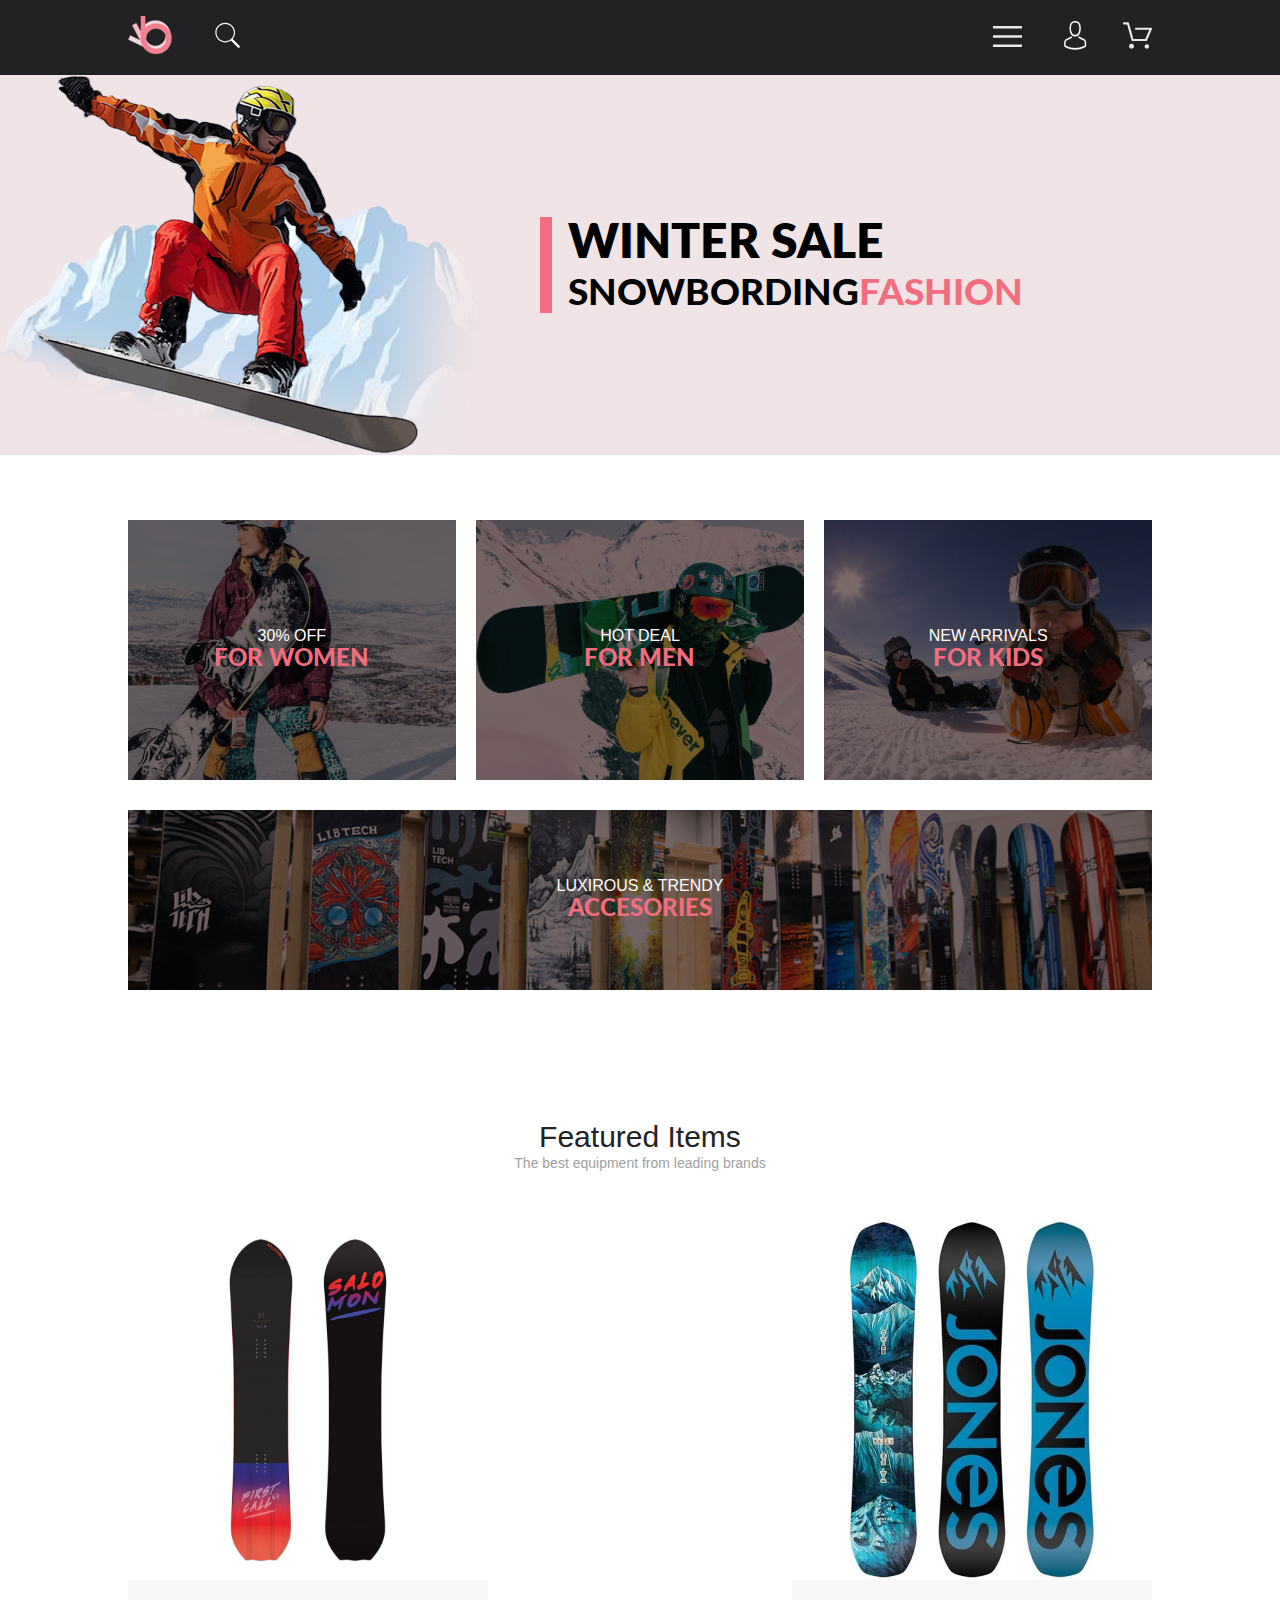
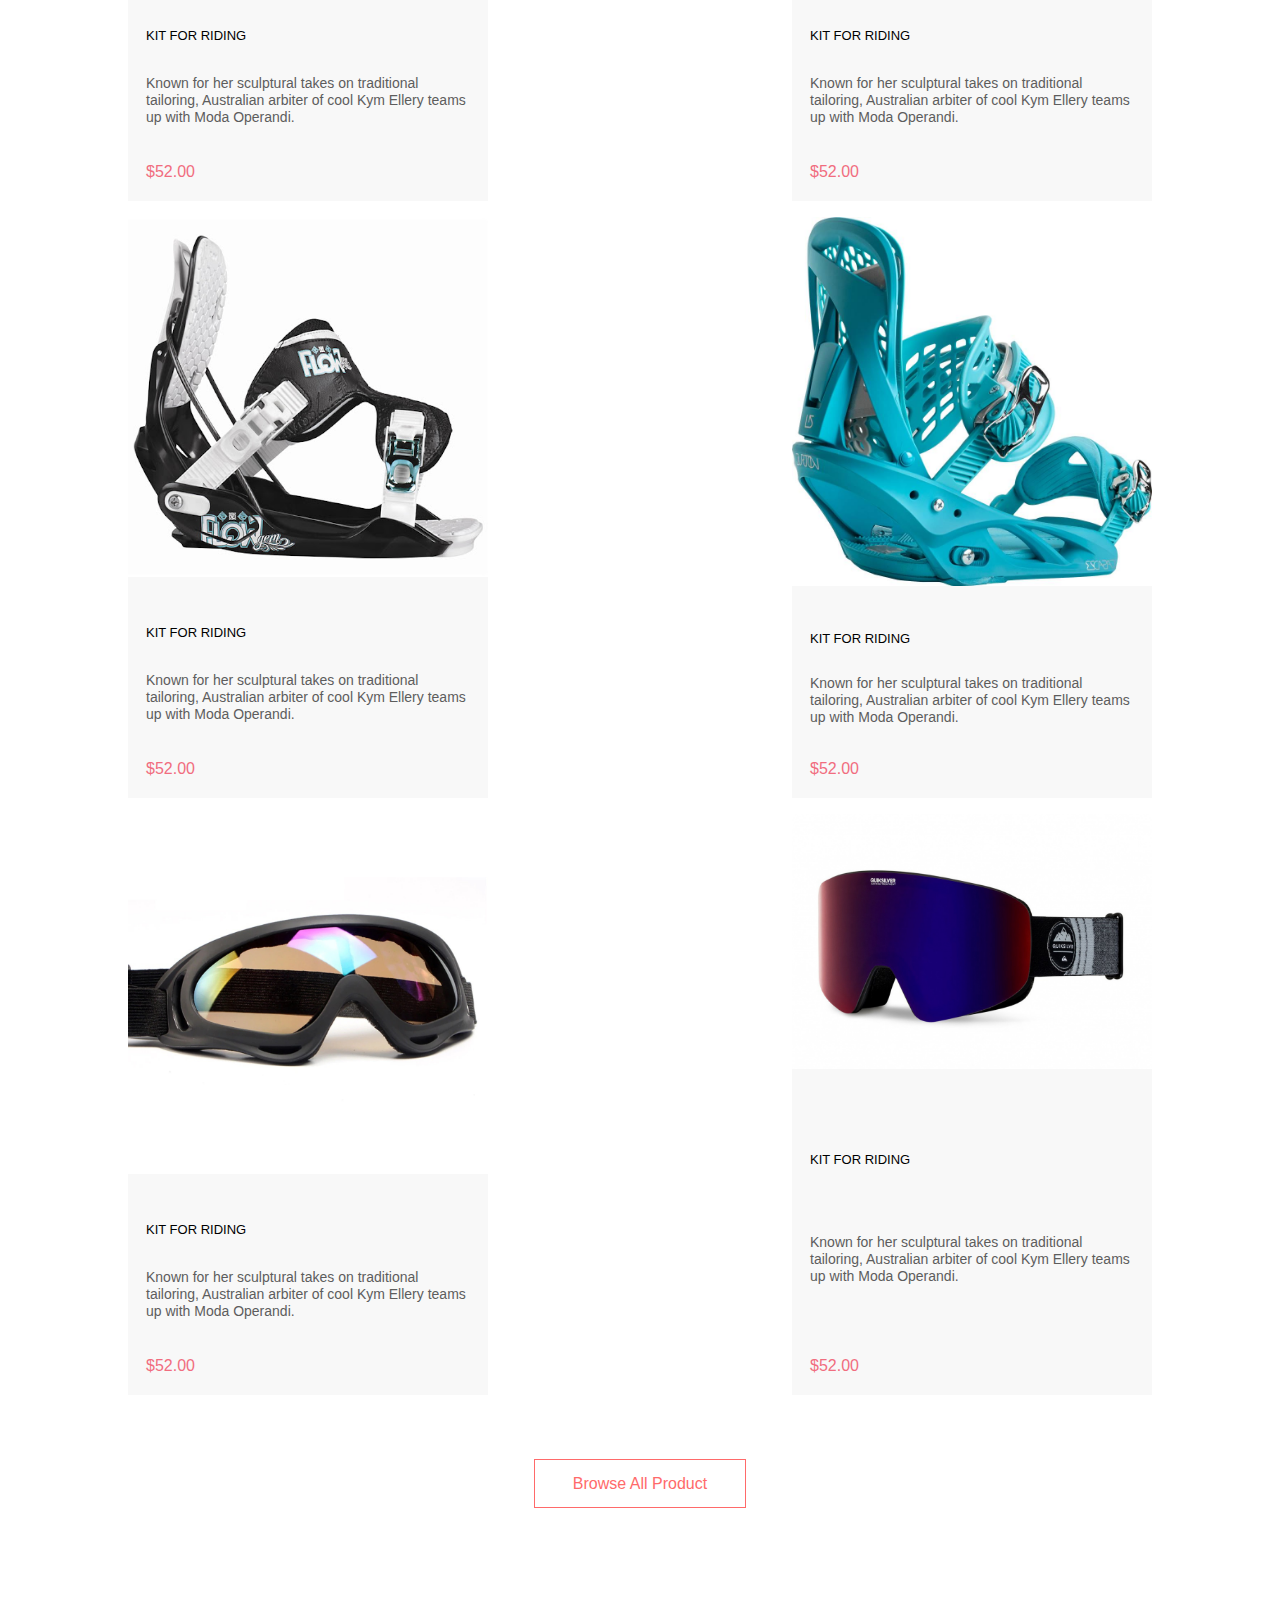
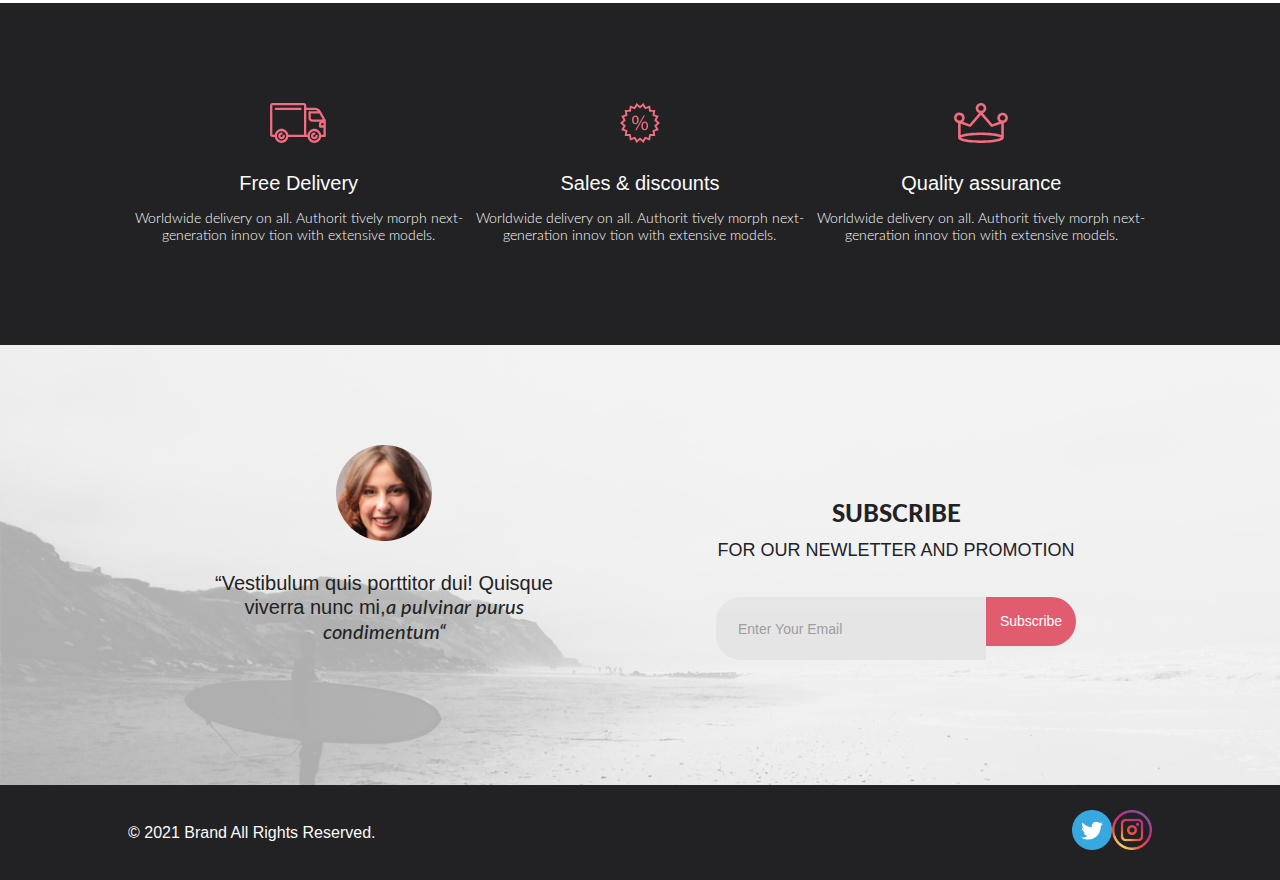
==== index.html @ 793a9090 "Add files via upload" ====
<!DOCTYPE html>
<html lang="en">

<head>
    <meta charset="UTF-8">
    <meta name="viewport" content="width=device-width, initial-scale=1.0">
    <link href="https://cdn.jsdelivr.net/npm/bootstrap@5.0.0-beta2/dist/css/bootstrap.min.css" rel="stylesheet"
        integrity="sha384-BmbxuPwQa2lc/FVzBcNJ7UAyJxM6wuqIj61tLrc4wSX0szH/Ev+nYRRuWlolflfl" crossorigin="anonymous">
    <link rel="icon" href="favicon.ico" type="image/x-icon">
    <link rel="shortcut icon" href="favicon.ico" type="image/x-icon">
    <link rel="stylesheet" href="css/style.css">
    <title>Интернет-магазин - главная страница</title>
</head>

<body>
    <header class="header">
        <div class="container header__wrapper">
            <div class="header__logo_wrapper">
                <a href="index.html"><img class="header__logo" src="img/logo.svg" width="44" height="38" alt="Логотип"></a>
                <div class="header__button header__search_button">
						<object type="image/svg+xml" data="picture.svg">
							<img src="img/icons8-search.svg"  width="29" height="29" viewBox="0 0 29 29" alt="Фолбэк">
						 </object>
                    <input type="search" class="header__search" placeholder="Поиск">
                </div>
            </div>
				
				<div class="header__list_wrapper">
					<ul class="header__list">

						 <li>
							 <button type="button" class="header__button" id="menu_button">
								  <object type="image/svg+xml" data="picture.svg">
									  <img src="img/burger.svg"  width="29" height="29" viewBox="0 0 29 29" alt="Фолбэк">
									</object>   
							  </button>
						 </li>

						 <li>
							 <a href="register.html">
									 <div class="header__button">
									  <object type="image/svg+xml" data="picture.svg">
										  <img src="img/Group.svg"  width="29" height="29" viewBox="0 0 29 29" alt="Фолбэк">
										</object>
								  </div>
							  </a>
						  </li>

						 <li>
							 <a href="cart.html">
								 <div class="header__button">
									 <object type="image/svg+xml" data="picture.svg">
									  <img src="img/basket.svg"  width="29" height="29" viewBox="0 0 29 29" alt="Фолбэк">
									</object>
								 </div>
							  </a>
						  </li>
					</ul>
			  </div>
		 </div>

        <nav class="header__navigation">
            <svg width="13" height="13" viewBox="0 0 13 13" xmlns="http://www.w3.org/2000/svg"
                class="header__navigation_close">
                <path
                    d="M7.4158 6.00409L11.7158 1.71409C11.9041 1.52579 12.0099 1.27039 12.0099 1.00409C12.0099 0.73779 11.9041 0.482395 11.7158 0.294092C11.5275 0.105788 11.2721 0 11.0058 0C10.7395 0 10.4841 0.105788 10.2958 0.294092L6.0058 4.59409L1.7158 0.294092C1.52749 0.105788 1.2721 -1.9841e-09 1.0058 0C0.739497 1.9841e-09 0.484102 0.105788 0.295798 0.294092C0.107495 0.482395 0.0017066 0.73779 0.0017066 1.00409C0.0017066 1.27039 0.107495 1.52579 0.295798 1.71409L4.5958 6.00409L0.295798 10.2941C0.20207 10.3871 0.127676 10.4977 0.0769072 10.6195C0.0261385 10.7414 0 10.8721 0 11.0041C0 11.1361 0.0261385 11.2668 0.0769072 11.3887C0.127676 11.5105 0.20207 11.6211 0.295798 11.7141C0.388761 11.8078 0.499362 11.8822 0.621222 11.933C0.743081 11.9838 0.873786 12.0099 1.0058 12.0099C1.13781 12.0099 1.26852 11.9838 1.39038 11.933C1.51223 11.8822 1.62284 11.8078 1.7158 11.7141L6.0058 7.41409L10.2958 11.7141C10.3888 11.8078 10.4994 11.8822 10.6212 11.933C10.7431 11.9838 10.8738 12.0099 11.0058 12.0099C11.1378 12.0099 11.2685 11.9838 11.3904 11.933C11.5122 11.8822 11.6228 11.8078 11.7158 11.7141C11.8095 11.6211 11.8839 11.5105 11.9347 11.3887C11.9855 11.2668 12.0116 11.1361 12.0116 11.0041C12.0116 10.8721 11.9855 10.7414 11.9347 10.6195C11.8839 10.4977 11.8095 10.3871 11.7158 10.2941L7.4158 6.00409Z"/>
            </svg>
            <h2 class="header__navigation_heading">menu</h2>
            <ul class="header__navigation_list">
                <li>
                    <a class="header__navigation_heading_link" href="#">
                        <h3 class="header__navigation_list_heading">man</h3>
                    </a>
                    <ul>
                        <li><a class="header__navigation_link" href="#">Accessories</a></li>
                        <li><a class="header__navigation_link" href="#">Bags</a></li>
                        <li><a class="header__navigation_link" href="#">Denim</a></li>
                        <li><a class="header__navigation_link" href="#">T-Shirts</a></li>
                    </ul>
                </li>
                <li>
                    <a class="header__navigation_heading_link" href="#">
                        <h3 class="header__navigation_list_heading">woman</h3>
                    </a>
                    <ul>
                        <li><a class="header__navigation_link" href="#">Accessories</a></li>
                        <li><a class="header__navigation_link" href="#">Jackets & Coats</a></li>
                        <li><a class="header__navigation_link" href="#">Polos</a></li>
                        <li><a class="header__navigation_link" href="#">T-Shirts</a></li>
                        <li><a class="header__navigation_link" href="#">Shirts</a></li>
                    </ul>
                </li>
                <li>
                    <a class="header__navigation_heading_link" href="#">
                        <h3 class="header__navigation_list_heading">kids</h3>
                    </a>
                    <ul>
                        <li><a class="header__navigation_link" href="#">Accessories</a></li>
                        <li><a class="header__navigation_link" href="#">Jackets & Coats</a></li>
                        <li><a class="header__navigation_link" href="#">Polos</a></li>
                        <li><a class="header__navigation_link" href="#">T-Shirts</a></li>
                        <li><a class="header__navigation_link" href="#">Shirts</a></li>
                        <li><a class="header__navigation_link" href="#">Bags</a></li>
                    </ul>
                </li>
            </ul>
        </nav>

    </header>

    <main class="main">
        <section class="intro">
            <img src="img/man-in-coat.png" alt="The brand of luxerious fashion" class="intro__img">
            <div class="intro__heading_wrapper">
                <div class="intro__heading_verticalbox">&nbsp;</div>
                <h1 class="intro__heading">Winter Sale<span class="intro__text">snowbording<span
                            class="intro__pink">fashion</span></span></h1>
            </div>
        </section>

        <section class="stock">
            <h2 class="visually-hidden">Stock</h2>
            <ul class="stock__list container">
                <li class="stock__item stock__item_woman">
                    <h3 class="stock__item_heading">30% off</h3>
                    <p class="stock__item_text">for women</p>
                </li>
                <li class="stock__item stock__item_man">
                    <h3 class="stock__item_heading">hot deal</h3>
                    <p class="stock__item_text">for men</p>
                </li>
                <li class="stock__item stock__item_kids">
                    <h3 class="stock__item_heading">new arrivals</h3>
                    <p class="stock__item_text">for kids</p>
                </li>
                <li class="stock__item stock__item_accessoires">
                    <h3 class="stock__item_heading">luxirous & trendy</h3>
                    <p class="stock__item_text">accesories</p>
                </li>
            </ul>
        </section>
		  
        <section class="featured container">
            <h2 class="featured__heading">Featured Items</h2>
            <p class="featured__text">The best equipment from leading brands</p>
            <ul class="featured__list">
                <li class="featured__item">
                    <div class="featured__item_imgwrapper">
                        <img class="featured__item_img" src="img/man_with_backpack.jpg" alt="A man with the backpack">
                        <div class="featured__item_overlay"></div>
                        <button type="button" class="featured__item_button">
                            <img src="img/basket.svg" alt="Добавить в корзину" class="featured__item_btnimg">
                            <span class="featured__item_btntxt">Add to cart</span>
                        </button>
                    </div>
                    <h3 class="featured__item_heading">kit for riding</h3>
                    <p class="featured__item_text">Known for her sculptural takes on traditional tailoring,
                        Australian
                        arbiter of cool Kym Ellery teams up with Moda Operandi.</p>
                    <p class="featured__item_price">$52.00</p>
                </li>
                <li class="featured__item">
                    <div class="featured__item_imgwrapper">
                        <img class="featured__item_img" src="img/girl_in_dark_suite.jpg" alt="A girl in the dark suite">
                        <div class="featured__item_overlay"></div>
                        <button type="button" class="featured__item_button">
                            <img src="img/basket.svg" alt="Добавить в корзину" class="featured__item_btnimg">
                            <span class="featured__item_btntxt">Add to cart</span>
                        </button>
                    </div>
                    <h3 class="featured__item_heading">kit for riding</h3>
                    <p class="featured__item_text">Known for her sculptural takes on traditional tailoring,
                        Australian
                        arbiter of cool Kym Ellery teams up with Moda Operandi.</p>
                    <p class="featured__item_price">$52.00</p>
                </li>
                <li class="featured__item">
                    <div class="featured__item_imgwrapper">
                        <img class="featured__item_img" src="img/man_in_hoody.jpg" alt="Man in hoody">
                        <div class="featured__item_overlay"></div>
                        <button type="button" class="featured__item_button">
                            <img src="img/basket.svg" alt="Добавить в корзину" class="featured__item_btnimg">
                            <span class="featured__item_btntxt">Add to cart</span>
                        </button>
                    </div>
                    <h3 class="featured__item_heading">kit for riding</h3>
                    <p class="featured__item_text">Known for her sculptural takes on traditional tailoring,
                        Australian
                        arbiter of cool Kym Ellery teams up with Moda Operandi.</p>
                    <p class="featured__item_price">$52.00</p>
                </li>
                <li class="featured__item">
                    <div class="featured__item_imgwrapper">
                        <img class="featured__item_img" src="img/man_yellow_pants.jpg" alt="A man in the yellow pants">
                        <div class="featured__item_overlay"></div>
                        <button type="button" class="featured__item_button">
                            <img src="img/basket.svg" alt="Добавить в корзину" class="featured__item_btnimg">
                            <span class="featured__item_btntxt">Add to cart</span>
                        </button>
                    </div>
                    <h3 class="featured__item_heading">kit for riding</h3>
                    <p class="featured__item_text">Known for her sculptural takes on traditional tailoring,
                        Australian
                        arbiter of cool Kym Ellery teams up with Moda Operandi.</p>
                    <p class="featured__item_price">$52.00</p>
                </li>
                <li class="featured__item">
                    <div class="featured__item_imgwrapper">
                        <img class="featured__item_img" src="img/girl_in_blue_suite.jpg" alt="A girl in the blue suite">
                        <div class="featured__item_overlay"></div>
                        <button type="button" class="featured__item_button">
                            <img src="img/basket.svg" alt="Добавить в корзину" class="featured__item_btnimg">
                            <span class="featured__item_btntxt">Add to cart</span>
                        </button>
                    </div>
                    <h3 class="featured__item_heading">kit for riding</h3>
                    <p class="featured__item_text">Known for her sculptural takes on traditional tailoring,
                        Australian
                        arbiter of cool Kym Ellery teams up with Moda Operandi.</p>
                    <p class="featured__item_price">$52.00</p>
                </li>
                <li class="featured__item">
                    <div class="featured__item_imgwrapper">
                        <img class="featured__item_img" src="img/girl_in_stripped_shirt.jpg"
                            alt="A girl in the green stripped shirt">
                        <div class="featured__item_overlay"></div>
                        <button type="button" class="featured__item_button">
                            <img src="img/basket.svg" alt="Добавить в корзину" class="featured__item_btnimg">
                            <span class="featured__item_btntxt">Add to cart</span>
                        </button>
                    </div>
                    <h3 class="featured__item_heading">kit for riding</h3>
                    <p class="featured__item_text">Known for her sculptural takes on traditional tailoring,
                        Australian
                        arbiter of cool Kym Ellery teams up with Moda Operandi.</p>
                    <p class="featured__item_price">$52.00</p>
                </li>
            </ul>
            <a class="featured__link" href="catalog.html">
                <div class="featured__button">Browse All Product</div></a>
        </section>
        <section class="advantages">
            <h2 class="visually-hidden">Advantages</h2>
            <div class="container advantages__wrapper">
                <ul class="advantages__list">
                    <li class="advantages__list-item">
                        <img class="advantages__list-item-img" src="img/truck.svg" height="40" alt="Free Delivery">
                        <h4 class="advantages__list-heading">Free Delivery</h4>
                        <p class="advantages__list-text">Worldwide delivery on all. Authorit tively morph
                            next-generation innov tion with extensive models.
                        </p>
                    </li>
                    <li class="advantages__list-item">
                        <img class="advantages__list-item-img" src="img/percent.svg" height="40" alt="Sales & discounts">
                        <h4 class="advantages__list-heading">Sales & discounts</h4>
                        <p class="advantages__list-text">Worldwide delivery on all. Authorit tively morph
                            next-generation innov tion with extensive models.
                        </p>
                    </li>
                    <li class="advantages__list-item">
                        <img class="advantages__list-item-img" src="img/crown.svg" height="40" alt="Quality assurance">
                        <h4 class="advantages__list-heading">Quality assurance</h4>
                        <p class="advantages__list-text">Worldwide delivery on all. Authorit tively morph
                            next-generation innov tion with extensive models.
                        </p>
                    </li>
                </ul>
            </div>
        </section>
        <div class="main__overlay"></div>
    </main>

    <footer>
        <section class="subscribe">
            <div class="container subscribe__wrapper">
                <h2 class="visually-hidden">Subscribe</h2>
                <ul class="subscribe__list">
                    <li class="subscribe__list_item">
                        <img class="subscribe__list_item_img" src="img/woman_face.png" width="96" alt="Subscribe">
                        <p class="subscribe__list_item_text">“Vestibulum quis porttitor dui! Quisque viverra nunc
                            mi,<span class="subscribe__list_item_italic">a pulvinar purus condimentum“</span></p>
                    </li>
                    <li class="subscribe__list_item">
                        <h3 class="subscribe__list_item_heading">subscribe</h3>
                        <h4 class="subscribe__list_item_subheading">for our newletter and promotion</h4>
                        <div class="subscribe__list_input_wrapper">
                            <input class="subscribe__list_item_input" type="text" placeholder="enter your email">
                            <button type="submit" class="subscribe__list_item_button">subscribe</button>
                        </div>
                    </li>
                </ul>
            </div>
        </section>

        <section class="copyright">
            <h2 class="visually-hidden">Copyright</h2>
            <ul class="copyright__list container">
                <li>
                    <p class="copyright__list_text">&copy; 2021 Brand All Rights Reserved.</p>
                </li>
                
                    <div class="copyright__list_social">
							  <a href="https://twitter.com"><img src="img/tv.png" alt="" width="40px" height="40px"></a>
							  <a href="https://www.instagram.com/"><img src="img/inst.png" alt="" width="40px" height="40px"></a>
						  </div>
                        
        </section>
    </footer>
  
</body>

</html>
---- css/style.css ----
@font-face {
  font-family: 'Lato';
  font-weight: 200;
  font-style: normal;
  src: url("../webfonts/Lato-Thin.eot");
  src: url("../webfonts/Lato-Thin.eot?#iefix") format("embedded-opentype"), url("../webfonts/Lato-Thin.woff") format("woff"), url("../webfonts/Lato-Thin.woff2") format("woff2"), url("../webfonts/Lato-Thin.svg#Lato-Thin") format("svg");
}

@font-face {
  font-family: 'Lato';
  font-weight: 200;
  font-style: italic;
  src: url("../webfonts/Lato-ThinItalic.eot");
  src: url("../webfonts/Lato-ThinItalic.eot?#iefix") format("embedded-opentype"), url("../webfonts/Lato-ThinItalic.svg#Lato-ThinItalic") format("svg"), url("../webfonts/Lato-ThinItalic.woff") format("woff"), url("../webfonts/Lato-ThinItalic.woff2") format("woff2");
}

@font-face {
  font-family: 'Lato';
  font-weight: 300;
  font-style: normal;
  src: url("../webfonts/Lato-Light.eot");
  src: url("../webfonts/Lato-Light.eot?#iefix") format("embedded-opentype"), url("../webfonts/Lato-Light.svg#Lato-Light") format("svg"), url("../webfonts/Lato-Light.woff") format("woff"), url("../webfonts/Lato-Light.woff2") format("woff2");
}

@font-face {
  font-family: 'Lato';
  font-weight: 300;
  font-style: italic;
  src: url("../webfonts/Lato-LightItalic.eot");
  src: url("../webfonts/Lato-LightItalic.eot?#iefix") format("embedded-opentype"), url("../webfonts/Lato-LightItalic.svg#Lato-LightItalic") format("svg"), url("../webfonts/Lato-LightItalic.woff") format("woff"), url("../webfonts/Lato-LightItalic.woff2") format("woff2");
}

@font-face {
  font-family: 'Lato';
  font-weight: 400;
  font-style: normal;
  src: url("../webfonts/Lato-Regular.eot");
  src: url("../webfonts/Lato-Regular.eot?#iefix") format("embedded-opentype"), url("../webfonts/Lato-Regular.svg#Lato-Regular") format("svg"), url("../webfonts/Lato-Regular.woff") format("woff"), url("../webfonts/Lato-Regular.woff2") format("woff2");
}

@font-face {
  font-family: 'Lato';
  font-weight: 500;
  font-style: normal;
  src: url("../webfonts/Lato-Medium.eot");
  src: url("../webfonts/Lato-Medium.eot?#iefix") format("embedded-opentype"), url("../webfonts/Lato-Medium.svg#Lato-Medium") format("svg"), url("../webfonts/Lato-Medium.ttf") format("truetype"), url("../webfonts/Lato-Medium.woff") format("woff"), url("../webfonts/Lato-Medium.woff2") format("woff2");
}

@font-face {
  font-family: 'Lato';
  font-weight: 500;
  font-style: italic;
  src: url("../webfonts/Lato-MediumItalic.eot");
  src: url("../webfonts/Lato-MediumItalic.eot?#iefix") format("embedded-opentype"), url("../webfonts/Lato-MediumItalic.svg#Lato-MediumItalic") format("svg"), url("../webfonts/Lato-MediumItalic.woff") format("woff"), url("../webfonts/Lato-MediumItalic.woff2") format("woff2");
}

@font-face {
  font-family: 'Lato';
  font-weight: 600;
  font-style: normal;
  src: url("../webfonts/Lato-Semibold.eot");
  src: url("../webfonts/Lato-Semibold.eot?#iefix") format("embedded-opentype"), url("../webfonts/Lato-Semibold.svg#Lato-Semibold") format("svg"), url("../webfonts/Lato-Semibold.woff") format("woff"), url("../webfonts/Lato-Semibold.woff2") format("woff2");
}

@font-face {
  font-family: 'Lato';
  font-weight: 700;
  font-style: normal;
  src: url("../webfonts/Lato-Heavy.eot");
  src: url("../webfonts/Lato-Heavy.eot?#iefix") format("embedded-opentype"), url("../webfonts/Lato-Heavy.svg#Lato-Heavy") format("svg"), url("../webfonts/Lato-Heavy.woff") format("woff"), url("../webfonts/Lato-Heavy.woff2") format("woff2");
}

@font-face {
  font-family: 'Lato';
  font-weight: 900;
  font-style: normal;
  src: url("../webfonts/Lato-Black.eot");
  src: url("../webfonts/Lato-Black.eot?#iefix") format("embedded-opentype"), url("../webfonts/Lato-Black.svg#Lato-Black") format("svg"), url("../webfonts/Lato-Black.woff") format("woff"), url("../webfonts/Lato-Black.woff2") format("woff2");
}

/* http://meyerweb.com/eric/tools/css/reset/ 
   v2.0 | 20110126
   License: none (public domain)
*/
html, body, div, span, applet, object, iframe,
h1, h2, h3, h4, h5, h6, p, blockquote, pre,
a, abbr, acronym, address, big, cite, code,
del, dfn, em, img, ins, kbd, q, s, samp,
small, strike, strong, sub, sup, tt, var,
b, u, i, center,
dl, dt, dd, ol, ul, li,
fieldset, form, label, legend,
table, caption, tbody, tfoot, thead, tr, th, td,
article, aside, canvas, details, embed,
figure, figcaption, footer, header, hgroup,
menu, nav, output, ruby, section, summary,
time, mark, audio, video {
  margin: 0;
  padding: 0;
  border: 0;
  font-size: 100%;
  font: inherit;
  vertical-align: baseline;
}

/* HTML5 display-role reset for older browsers */
article, aside, details, figcaption, figure,
footer, header, hgroup, menu, nav, section {
  display: block;
}

body {
  line-height: 1;
}

ol, ul {
  list-style: none;
}

blockquote, q {
  quotes: none;
}

blockquote:before, blockquote:after,
q:before, q:after {
  content: '';
  content: none;
}

table {
  border-collapse: collapse;
  border-spacing: 0;
}

body {
  font-family: 'Lato', Arial, Helvetica, sans-serif;
  font-style: normal;
  font-weight: 300;
  font-size: 14px;
  line-height: 17px;
}

.visually-hidden {
  position: absolute;
  width: 1px;
  height: 1px;
  margin: -1px;
  border: 0;
  padding: 0;
  -webkit-clip-path: inset(100%);
          clip-path: inset(100%);
  clip: rect(0 0 0 0);
  overflow: hidden;
}

.container {
  width: 71.3%;
  margin: 0 auto;
}

@media (max-width: 1440px) {
  .container {
    width: 80%;
    padding-right: 0;
    padding-left: 0;
  }
}

@media (max-width: 768px) {
  .container {
    width: 96%;
    padding-right: 0;
    padding-left: 0;
  }
}

.main {
  position: relative;
}

.main__overlay {
  width: 100%;
  height: 100%;
  background: rgba(58, 56, 56, 0.86);
  position: absolute;
  top: 0;
  display: none;
}

@media (max-width: 635px) {
  .mobile_hide {
    display: none;
  }
}

/*!
 * Font Awesome Free 5.15.2 by @fontawesome - https://fontawesome.com
 * License - https://fontawesome.com/license/free (Icons: CC BY 4.0, Fonts: SIL OFL 1.1, Code: MIT License)
 */
.fa,
.fas,
.far,
.fal,
.fad,
.fab {
  -moz-osx-font-smoothing: grayscale;
  -webkit-font-smoothing: antialiased;
  display: inline-block;
  font-style: normal;
  font-variant: normal;
  text-rendering: auto;
  line-height: 1;
}

.fa-lg {
  font-size: 1.33333em;
  line-height: 0.75em;
  vertical-align: -.0667em;
}

.fa-xs {
  font-size: .75em;
}

.fa-sm {
  font-size: .875em;
}

.fa-1x {
  font-size: 1em;
}

.fa-2x {
  font-size: 2em;
}

.fa-3x {
  font-size: 3em;
}

.fa-4x {
  font-size: 4em;
}

.fa-5x {
  font-size: 5em;
}

.fa-6x {
  font-size: 6em;
}

.fa-7x {
  font-size: 7em;
}

.fa-8x {
  font-size: 8em;
}

.fa-9x {
  font-size: 9em;
}

.fa-10x {
  font-size: 10em;
}

.fa-fw {
  text-align: center;
  width: 1.25em;
}

.fa-ul {
  list-style-type: none;
  margin-left: 2.5em;
  padding-left: 0;
}

.fa-ul > li {
  position: relative;
}

.fa-li {
  left: -2em;
  position: absolute;
  text-align: center;
  width: 2em;
  line-height: inherit;
}

.fa-border {
  border: solid 0.08em #eee;
  border-radius: .1em;
  padding: .2em .25em .15em;
}

.fa-pull-left {
  float: left;
}

.fa-pull-right {
  float: right;
}

.fa.fa-pull-left,
.fas.fa-pull-left,
.far.fa-pull-left,
.fal.fa-pull-left,
.fab.fa-pull-left {
  margin-right: .3em;
}

.fa.fa-pull-right,
.fas.fa-pull-right,
.far.fa-pull-right,
.fal.fa-pull-right,
.fab.fa-pull-right {
  margin-left: .3em;
}

.fa-spin {
  -webkit-animation: fa-spin 2s infinite linear;
          animation: fa-spin 2s infinite linear;
}

.fa-pulse {
  -webkit-animation: fa-spin 1s infinite steps(8);
          animation: fa-spin 1s infinite steps(8);
}

@-webkit-keyframes fa-spin {
  0% {
    -webkit-transform: rotate(0deg);
            transform: rotate(0deg);
  }
  100% {
    -webkit-transform: rotate(360deg);
            transform: rotate(360deg);
  }
}

@keyframes fa-spin {
  0% {
    -webkit-transform: rotate(0deg);
            transform: rotate(0deg);
  }
  100% {
    -webkit-transform: rotate(360deg);
            transform: rotate(360deg);
  }
}

.fa-rotate-90 {
  -ms-filter: "progid:DXImageTransform.Microsoft.BasicImage(rotation=1)";
  -webkit-transform: rotate(90deg);
          transform: rotate(90deg);
}

.fa-rotate-180 {
  -ms-filter: "progid:DXImageTransform.Microsoft.BasicImage(rotation=2)";
  -webkit-transform: rotate(180deg);
          transform: rotate(180deg);
}

.fa-rotate-270 {
  -ms-filter: "progid:DXImageTransform.Microsoft.BasicImage(rotation=3)";
  -webkit-transform: rotate(270deg);
          transform: rotate(270deg);
}

.fa-flip-horizontal {
  -ms-filter: "progid:DXImageTransform.Microsoft.BasicImage(rotation=0, mirror=1)";
  -webkit-transform: scale(-1, 1);
          transform: scale(-1, 1);
}

.fa-flip-vertical {
  -ms-filter: "progid:DXImageTransform.Microsoft.BasicImage(rotation=2, mirror=1)";
  -webkit-transform: scale(1, -1);
          transform: scale(1, -1);
}

.fa-flip-both, .fa-flip-horizontal.fa-flip-vertical {
  -ms-filter: "progid:DXImageTransform.Microsoft.BasicImage(rotation=2, mirror=1)";
  -webkit-transform: scale(-1, -1);
          transform: scale(-1, -1);
}

:root .fa-rotate-90,
:root .fa-rotate-180,
:root .fa-rotate-270,
:root .fa-flip-horizontal,
:root .fa-flip-vertical,
:root .fa-flip-both {
  -webkit-filter: none;
          filter: none;
}

.fa-stack {
  display: inline-block;
  height: 2em;
  line-height: 2em;
  position: relative;
  vertical-align: middle;
  width: 2.5em;
}

.fa-stack-1x,
.fa-stack-2x {
  left: 0;
  position: absolute;
  text-align: center;
  width: 100%;
}

.fa-stack-1x {
  line-height: inherit;
}

.fa-stack-2x {
  font-size: 2em;
}

.fa-inverse {
  color: #fff;
}

/* Font Awesome uses the Unicode Private Use Area (PUA) to ensure screen
readers do not read off random characters that represent icons */

.sr-only {
  border: 0;
  clip: rect(0, 0, 0, 0);
  height: 1px;
  margin: -1px;
  overflow: hidden;
  padding: 0;
  position: absolute;
  width: 1px;
}

.sr-only-focusable:active, .sr-only-focusable:focus {
  clip: auto;
  height: auto;
  margin: 0;
  overflow: visible;
  position: static;
  width: auto;
}

/*!
 * Font Awesome Free 5.15.2 by @fontawesome - https://fontawesome.com
 * License - https://fontawesome.com/license/free (Icons: CC BY 4.0, Fonts: SIL OFL 1.1, Code: MIT License)
 */
@font-face {
  font-family: 'Font Awesome 5 Brands';
  font-style: normal;
  font-weight: 400;
  font-display: block;
  src: url("../webfonts/fa-brands-400.eot");
  src: url("../webfonts/fa-brands-400.eot?#iefix") format("embedded-opentype"), url("../webfonts/fa-brands-400.woff2") format("woff2"), url("../webfonts/fa-brands-400.woff") format("woff"), url("../webfonts/fa-brands-400.ttf") format("truetype"), url("../webfonts/fa-brands-400.svg#fontawesome") format("svg");
}

.fab {
  font-family: 'Font Awesome 5 Brands';
  font-weight: 400;
}

/*!
 * Font Awesome Free 5.15.2 by @fontawesome - https://fontawesome.com
 * License - https://fontawesome.com/license/free (Icons: CC BY 4.0, Fonts: SIL OFL 1.1, Code: MIT License)
 */
@font-face {
  font-family: 'Font Awesome 5 Free';
  font-style: normal;
  font-weight: 900;
  font-display: block;
  src: url("../webfonts/fa-solid-900.eot");
  src: url("../webfonts/fa-solid-900.eot?#iefix") format("embedded-opentype"), url("../webfonts/fa-solid-900.woff2") format("woff2"), url("../webfonts/fa-solid-900.woff") format("woff"), url("../webfonts/fa-solid-900.ttf") format("truetype"), url("../webfonts/fa-solid-900.svg#fontawesome") format("svg");
}

.fa,
.fas {
  font-family: 'Font Awesome 5 Free';
  font-weight: 900;
}

.header {
  background-color: #222224;
  position: relative;
}

.header__wrapper {
  min-height: 75px;
  display: -webkit-box;
  display: -ms-flexbox;
  display: flex;
  -webkit-box-align: center;
      -ms-flex-align: center;
          align-items: center;
  -webkit-box-pack: justify;
      -ms-flex-pack: justify;
          justify-content: space-between;
}

.header__logo_wrapper {
  display: -webkit-box;
  display: -ms-flexbox;
  display: flex;
  -webkit-box-align: center;
      -ms-flex-align: center;
          align-items: center;
}

.header__logo {
  margin: 0 41px 0 0;
}

.header__search {
  display: none;
  width: 340px;
  min-height: 44px;
  border: 1px solid #A4A4A4;
  margin: 0 0 0 20px;
  padding: 0 0 0 17px;
  text-transform: capitalize;
}

.header__search ::-webkit-input-placeholder {
  color: #B1B1B1;
  font-size: 13px;
  line-height: 16px;
  font-weight: 300;
  font-style: normal;
}

.header__search ::-moz-placeholder {
  /* Firefox 19+ */
  color: #B1B1B1;
  font-size: 13px;
  line-height: 16px;
  font-weight: 300;
  font-style: normal;
}

.header__search :-ms-input-placeholder {
  color: #B1B1B1;
  font-size: 13px;
  line-height: 16px;
  font-weight: 300;
  font-style: normal;
}

.header__search :-moz-placeholder {
  /* Firefox 18- */
  color: #B1B1B1;
  font-size: 13px;
  line-height: 16px;
  font-weight: 300;
  font-style: normal;
}

.header__search:focus {
  display: block;
}

@media (max-width: 635px) {
  .header__search {
    width: 150px;
  }
}

.header__list {
  display: -webkit-box;
  display: -ms-flexbox;
  display: flex;
}

@media (max-width: 635px) {
  .header__list {
    -webkit-box-orient: horizontal;
    -webkit-box-direction: reverse;
        -ms-flex-direction: row-reverse;
            flex-direction: row-reverse;
  }
}

.header__icon {
  fill: #E8E8E8;
}

.header__burger {
  padding: 3px 0 0 0;
}

.header__button {
  display: -webkit-box;
  display: -ms-flexbox;
  display: flex;
  -webkit-box-align: center;
      -ms-flex-align: center;
          align-items: center;
  -webkit-box-pack: justify;
      -ms-flex-pack: justify;
          justify-content: space-between;
  background-color: transparent;
  border: none;
  margin: 0 0 0 33px;
}

.header__button:hover .header__icon {
  fill: #F16D7F;
  cursor: pointer;
}

.header__search_button {
  margin: 0;
}

.header__search_button:hover .header__search {
  display: block;
}

.header__navigation {
  display: none;
  position: absolute;
  right: 0px;
  top: 75px;
  min-width: 232px;
  min-height: 747px;
  background: #FFFFFF;
  border: none;
  padding: 17px 17px 0 34px;
}

.header__navigation_close {
  margin: 0 0 0 210px;
  background: transparent;
  fill: #6F6E6E;
}

.header__navigation_close:hover {
  fill: #F16D7F;
  cursor: pointer;
}

.header__navigation_heading {
  font-size: 14px;
  line-height: 17px;
  font-weight: 700;
  font-style: normal;
  color: #000000;
  text-transform: uppercase;
}

.header__navigation_list_heading {
  font-size: 14px;
  line-height: 17px;
  font-weight: 400;
  font-style: normal;
  color: #F16D7F;
  text-transform: uppercase;
  margin: 24px 0 12px 0;
}

.header__navigation_heading_link {
  text-decoration: none;
}

.header__navigation_link {
  text-decoration: none;
  font-size: 14px;
  line-height: 17px;
  font-weight: 400;
  font-style: normal;
  color: #6F6E6E;
  margin: 0 0 11px 22px;
  display: block;
}

.header__navigation_link:hover {
  color: #F16D7F;
}

.header__navigation_heading_link:hover .header__navigation_list_heading {
  color: #6F6E6E;
}

@media (max-width: 375px) {
  .header__mobile_hide {
    display: none;
  }
}

.intro {
  display: -webkit-box;
  display: -ms-flexbox;
  display: flex;
  -webkit-box-align: center;
      -ms-flex-align: center;
          align-items: center;
  -webkit-box-pack: center;
      -ms-flex-pack: center;
          justify-content: center;
  background-color: #F1E4E6;
}

.intro__heading_wrapper {
  width: 800px;
  display: -webkit-box;
  display: -ms-flexbox;
  display: flex;
  -webkit-box-pack: start;
      -ms-flex-pack: start;
          justify-content: start;
  -webkit-box-align: center;
      -ms-flex-align: center;
          align-items: center;
  padding: 0 0 0 40px;
}

@media (max-width: 1600px) {
  .intro__heading_wrapper {
    width: 100%;
  }
}

@media (max-width: 1024px) {
  .intro__heading_wrapper {
    padding: 0;
  }
}

@media (max-width: 635px) {
  .intro__heading_wrapper {
    width: 100%;
    min-height: 363px;
    -webkit-box-pack: center;
        -ms-flex-pack: center;
            justify-content: center;
  }
}

.intro__img {
  width: 800px;
  height: auto;
}

@media (max-width: 1600px) {
  .intro__img {
    width: 50%;
  }
}

@media (max-width: 768px) {
  .intro__img {
    width: 50%;
  }
}

@media (max-width: 635px) {
  .intro__img {
    display: none;
  }
}

.intro__heading_verticalbox {
  background: #F16D7F;
  min-width: 12px;
  height: 96px;
  margin: 0 16px 0 0;
}

@media (max-width: 635px) {
  .intro__heading_verticalbox {
    height: 61px;
  }
}

.intro__heading {
  font-size: 48px;
  line-height: 58px;
  font-weight: 900;
  font-style: normal;
  text-transform: uppercase;
}

@media (max-width: 1600px) {
  .intro__heading {
    font-size: 48px;
    line-height: 58px;
    font-weight: 900;
    font-style: normal;
  }
}

@media (max-width: 1024px) {
  .intro__heading {
    font-size: 44px;
    line-height: 52.8px;
    font-weight: 900;
    font-style: normal;
  }
}

@media (max-width: 635px) {
  .intro__heading {
    font-size: 38px;
    line-height: 45.6px;
    font-weight: 900;
    font-style: normal;
  }
}

@media (max-width: 375px) {
  .intro__heading {
    font-size: 38px;
    line-height: 45.6px;
    font-weight: 900;
    font-style: normal;
  }
}

.intro__text {
  font-size: 37px;
  line-height: 44px;
  font-weight: 700;
  font-style: normal;
  display: block;
}

@media (max-width: 1024px) {
  .intro__text {
    font-size: 24px;
    line-height: 28.8px;
    font-weight: 700;
    font-style: normal;
  }
}

@media (max-width: 635px) {
  .intro__text {
    font-size: 20px;
    line-height: 24px;
    font-weight: 700;
    font-style: normal;
  }
}

@media (max-width: 375px) {
  .intro__text {
    font-size: 20px;
    line-height: 24px;
    font-weight: 700;
    font-style: normal;
  }
}

.intro__pink {
  color: #F16D7F;
}

.stock__list {
  display: -webkit-box;
  display: -ms-flexbox;
  display: flex;
  -webkit-box-align: center;
      -ms-flex-align: center;
          align-items: center;
  -webkit-box-pack: justify;
      -ms-flex-pack: justify;
          justify-content: space-between;
  -ms-flex-wrap: wrap;
      flex-wrap: wrap;
  padding: 65px 0 0 0;
  max-width: 1140px;
}

@media (max-width: 768px) {
  .stock__list {
    padding: 20px 0 0 0;
  }
}

@media (max-width: 635px) {
  .stock__list {
    -webkit-box-pack: center;
        -ms-flex-pack: center;
            justify-content: center;
  }
}

.stock__item {
  width: 32%;
  min-height: 260px;
  background-blend-mode: overlay;
  display: -webkit-box;
  display: -ms-flexbox;
  display: flex;
  -webkit-box-align: center;
      -ms-flex-align: center;
          align-items: center;
  -webkit-box-pack: center;
      -ms-flex-pack: center;
          justify-content: center;
  -webkit-box-orient: vertical;
  -webkit-box-direction: normal;
      -ms-flex-direction: column;
          flex-direction: column;
}

@media (max-width: 768px) {
  .stock__item {
    min-height: 168px;
  }
}

@media (max-width: 635px) {
  .stock__item {
    width: 100%;
    margin: 32px 0 0 0;
  }
}

.stock__item_heading {
  font-size: 16px;
  line-height: 19px;
  font-weight: 400;
  font-style: normal;
  text-align: center;
  color: #FFFFFF;
  text-transform: uppercase;
}

.stock__item_text {
  font-size: 24px;
  line-height: 29px;
  font-weight: 700;
  font-style: normal;
  text-align: center;
  color: #F16D7F;
  text-transform: uppercase;
}

.stock__item_woman {
  background: url("../img/img_item_woman.jpg"), rgba(33, 22, 22, 0.7);
  background-repeat: no-repeat;
  background-position: center;
  background-size: cover;
}

.stock__item_man {
  background: url("../img/img_item_man.jpg"), rgba(33, 22, 22, 0.7);
  background-repeat: no-repeat;
  background-position: center;
  background-size: cover;
}

.stock__item_kids {
  background: url("../img/img_item_kid.jpg"), rgba(33, 22, 22, 0.7);
  background-repeat: no-repeat;
  background-position: center;
  background-size: cover;
}

.stock__item_accessoires {
  background: url("../img/img_item_accessoires.jpg"), rgba(33, 22, 22, 0.7);
  width: 100%;
  min-height: 180px;
  margin: 30px 0 0 0;
  background-repeat: no-repeat;
  background-position: center;
  background-size: cover;
}

@media (max-width: 635px) {
  .stock__item_accessoires {
    width: 100%;
    margin: 32px 0 0 0;
    min-height: 111px;
  }
}

.featured {
  padding: 129px 0 0 0;
  display: -webkit-box;
  display: -ms-flexbox;
  display: flex;
  -webkit-box-orient: vertical;
  -webkit-box-direction: normal;
      -ms-flex-direction: column;
          flex-direction: column;
  -webkit-box-align: center;
      -ms-flex-align: center;
          align-items: center;
  max-width: 1140px;
}

@media (max-width: 635px) {
  .featured {
    padding: 64px 0 0 0;
  }
}

.featured__heading {
  font-size: 30px;
  line-height: 36px;
  font-weight: 400;
  font-style: normal;
  color: #222224;
}

.featured__text {
  font-size: 14px;
  line-height: 17px;
  font-weight: 400;
  font-style: normal;
  color: #9F9F9F;
  margin: 0 0 48px 0;
}

.featured__list {
  display: -webkit-box;
  display: -ms-flexbox;
  display: flex;
  -webkit-box-orient: horizontal;
  -webkit-box-direction: normal;
      -ms-flex-direction: row;
          flex-direction: row;
  -webkit-box-pack: justify;
      -ms-flex-pack: justify;
          justify-content: space-between;
  -webkit-box-align: center;
      -ms-flex-align: center;
          align-items: center;
  -ms-flex-wrap: wrap;
      flex-wrap: wrap;
  width: 100%;
  max-width: 1140px;
}

@media (max-width: 635px) {
  .featured__list {
    -webkit-box-orient: vertical;
    -webkit-box-direction: normal;
        -ms-flex-direction: column;
            flex-direction: column;
  }
}

.featured__item {
  width: 360px;
  min-height: 581px;
  display: -webkit-box;
  display: -ms-flexbox;
  display: flex;
  -webkit-box-orient: vertical;
  -webkit-box-direction: normal;
      -ms-flex-direction: column;
          flex-direction: column;
  -webkit-box-pack: justify;
      -ms-flex-pack: justify;
          justify-content: space-between;
  background-color: #F8F8F8;
  margin: 0 0 16px 0;
}

.featured__item_heading {
  font-size: 13px;
  line-height: 16px;
  font-weight: 400;
  font-style: normal;
  color: #000000;
  text-transform: uppercase;
  margin: 25px 18px 12px 18px;
}

.featured__item_text {
  font-size: 14px;
  line-height: 17px;
  font-weight: 400;
  font-style: normal;
  color: #5D5D5D;
  margin: 0 18px 0 18px;
}

.featured__item_price {
  font-size: 16px;
  line-height: 19px;
  font-weight: 400;
  font-style: normal;
  color: #F16D7F;
  margin: 18px 18px 20px 18px;
}

.featured__item_imgwrapper {
  position: relative;
  width: 100%;
}

.featured__item_img {
  width: 100%;
  height: auto;
}

.featured__item:hover .featured__item_overlay {
  display: block;
}

.featured__item:hover .featured__item_button {
  display: -webkit-box;
  display: -ms-flexbox;
  display: flex;
}

.featured__item_overlay {
  width: 100%;
  height: 100%;
  background: rgba(58, 56, 56, 0.86);
  position: absolute;
  top: 0;
  display: none;
}

.featured__item_button {
  border: 1px solid #FFFFFF;
  display: none;
  -webkit-box-pack: justify;
      -ms-flex-pack: justify;
          justify-content: space-between;
  -webkit-box-align: center;
      -ms-flex-align: center;
          align-items: center;
  padding: 13px 15px 13px 15px;
  min-width: 138px;
  background: transparent;
  position: absolute;
  top: 50%;
  left: 50%;
  -webkit-transform: translate(-50%, -50%);
          transform: translate(-50%, -50%);
}

.featured__item_btntxt {
  font-size: 14px;
  line-height: 17px;
  font-weight: 400;
  font-style: normal;
  color: #FFFFFF;
}

.featured__button:hover {
  color: #FFFFFF;
  background-color: #F16D7F;
}

.featured__link {
  text-decoration: none;
}

.featured__button {
  font-size: 16px;
  line-height: 19px;
  font-weight: 400;
  font-style: normal;
  padding: 14px 38px;
  border: 1px solid #FF6A6A;
  margin: 48px 0 0 0;
  color: #FF6A6A;
  background: #FFFFFF;
}

@media (max-width: 768px) {
  .featured__button {
    margin: 32px 0 65px 0;
  }
}

@media (max-width: 375px) {
  .featured__button {
    margin: 42px 0 96px 0;
  }
}

.featured__product_page {
  margin-bottom: 112px;
}

@media (max-width: 768px) {
  .featured__product_page {
    display: -webkit-box;
    display: -ms-flexbox;
    display: flex;
    -webkit-box-orient: vertical;
    -webkit-box-direction: normal;
        -ms-flex-direction: column;
            flex-direction: column;
    -webkit-box-align: center;
        -ms-flex-align: center;
            align-items: center;
    width: 100%;
  }
}

@media (max-width: 768px) {
  .featured__product_item {
    display: none;
  }
}

.advantages {
  background-color: #222224;
  margin: 95px 0 0 0;
  min-height: 340px;
}

@media (max-width: 768px) {
  .advantages {
    margin: 0;
  }
}

.advantages__wrapper {
  max-width: 1140px;
}

.advantages__list {
  display: -webkit-box;
  display: -ms-flexbox;
  display: flex;
  -webkit-box-pack: justify;
      -ms-flex-pack: justify;
          justify-content: space-between;
  -webkit-box-orient: horizontal;
  -webkit-box-direction: normal;
      -ms-flex-direction: row;
          flex-direction: row;
  padding: 100px 0 100px 0;
}

@media (max-width: 768px) {
  .advantages__list {
    -webkit-box-orient: vertical;
    -webkit-box-direction: normal;
        -ms-flex-direction: column;
            flex-direction: column;
    -webkit-box-align: center;
        -ms-flex-align: center;
            align-items: center;
    padding: 48px 0 48px 0;
  }
}

.advantages__list-item {
  max-width: 360px;
  display: -webkit-box;
  display: -ms-flexbox;
  display: flex;
  -webkit-box-orient: vertical;
  -webkit-box-direction: normal;
      -ms-flex-direction: column;
          flex-direction: column;
  -webkit-box-align: center;
      -ms-flex-align: center;
          align-items: center;
}

@media (max-width: 768px) {
  .advantages__list-item {
    margin: 0 0 48px 0;
  }
}

@media (max-width: 375px) {
  .advantages__list-item {
    margin: 0 0 46px 0;
  }
}

.advantages__list-heading {
  font-size: 20px;
  line-height: 24px;
  font-weight: 400;
  font-style: normal;
  color: #FBFBFB;
  margin: 28px 0 16px 0;
}

.advantages__list-text {
  font-size: 14px;
  line-height: 17px;
  font-weight: 300;
  font-style: normal;
  color: #FBFBFB;
  text-align: center;
}

.advantages__list-item-img {
  background: transparent;
  min-height: 40px;
}

.subscribe {
  background: url("../img/subscribe_background.png"), rgba(244, 244, 244, 0.7);
  background-position: left bottom;
  background-repeat: no-repeat;
  background-size: 100% 100%;
  background-blend-mode: color;
}

@media (max-width: 1600px) {
  .subscribe {
    background-size: auto 100%;
  }
}

@media (max-width: 768px) {
  .subscribe {
    background-size: auto 100%;
  }
}

@media (max-width: 375px) {
  .subscribe {
    background-size: auto 100%;
  }
}

.subscribe__list {
  display: -webkit-box;
  display: -ms-flexbox;
  display: flex;
  -ms-flex-pack: distribute;
      justify-content: space-around;
  padding: 100px 0 125px 0;
}

@media (max-width: 768px) {
  .subscribe__list {
    -webkit-box-orient: vertical;
    -webkit-box-direction: normal;
        -ms-flex-direction: column;
            flex-direction: column;
    -webkit-box-align: center;
        -ms-flex-align: center;
            align-items: center;
    padding: 54px 0 140px 0;
  }
}

.subscribe__list_item {
  display: -webkit-box;
  display: -ms-flexbox;
  display: flex;
  -webkit-box-orient: vertical;
  -webkit-box-direction: normal;
      -ms-flex-direction: column;
          flex-direction: column;
  -webkit-box-align: center;
      -ms-flex-align: center;
          align-items: center;
  width: 360px;
}

@media (max-width: 375px) {
  .subscribe__list_item {
    width: 343px;
  }
}

.subscribe__list_item_text, .subscribe__list_item_italic {
  font-size: 20px;
  line-height: 24px;
  font-weight: 400;
  font-style: normal;
  text-align: center;
  color: #222224;
}

@media (max-width: 375px) {
  .subscribe__list_item_text, .subscribe__list_item_italic {
    font-size: 18px;
    line-height: 21.6px;
    font-weight: 400;
    font-style: normal;
  }
}

.subscribe__list_item_italic {
  font-style: italic;
}

.subscribe__list_item_img {
  margin: 0 0 30px 0;
}

.subscribe__list_item_heading, .subscribe__list_item_subheading {
  font-size: 24px;
  line-height: 40px;
  font-weight: 700;
  font-style: normal;
  text-transform: uppercase;
  color: #222224;
  margin: 50px 0 0 0;
}

@media (max-width: 375px) {
  .subscribe__list_item_heading, .subscribe__list_item_subheading {
    font-size: 24px;
    line-height: 36.77px;
    font-weight: 700;
    font-style: normal;
  }
}

.subscribe__list_item_subheading {
  font-size: 18px;
  line-height: 30px;
  font-weight: 400;
  font-style: normal;
  margin: 0 0 32px 0;
}

@media (max-width: 375px) {
  .subscribe__list_item_subheading {
    font-size: 14px;
    line-height: 21.45px;
    font-weight: 400;
    font-style: normal;
  }
}

.subscribe__list_input_wrapper {
  display: -webkit-box;
  display: -ms-flexbox;
  display: flex;
  -webkit-box-orient: horizontal;
  -webkit-box-direction: normal;
      -ms-flex-direction: row;
          flex-direction: row;
  width: 100%;
}

.subscribe__list_item_input {
  height: 49px;
  width: 256px;
  border-radius: 25px 0 0 25px;
  background-color: #E1E1E1;
  border: 0;
  font-size: 14px;
  line-height: 17px;
  font-weight: 400;
  font-style: normal;
  color: #222224;
  opacity: 0.67;
  padding: 7px 22px 7px 22px;
  text-transform: capitalize;
}

@media (max-width: 635px) {
  .subscribe__list_item_input {
    width: 72%;
  }
}

.subscribe__list_item_button {
  height: 49px;
  width: 100px;
  font-size: 14px;
  line-height: 17px;
  font-weight: 400;
  font-style: normal;
  color: #FFFFFF;
  background: #E05C6E;
  padding: 7px 7px 7px 7px;
  text-transform: capitalize;
  border: 0;
  border-radius: 0 25px 25px 0;
}

@media (max-width: 635px) {
  .subscribe__list_item_button {
    width: 28%;
  }
}

.subscribe__list_item_button:hover {
  background-color: #FFFFFF;
  color: #F16D7F;
}

.copyright {
  background: #222224;
  padding: 25px 0 25px 0;
}

.copyright__list {
  display: -webkit-box;
  display: -ms-flexbox;
  display: flex;
  -webkit-box-align: center;
      -ms-flex-align: center;
          align-items: center;
  -webkit-box-pack: justify;
      -ms-flex-pack: justify;
          justify-content: space-between;
}

@media (max-width: 375px) {
  .copyright__list {
    -webkit-box-orient: vertical;
    -webkit-box-direction: reverse;
        -ms-flex-direction: column-reverse;
            flex-direction: column-reverse;
  }
}

.copyright__list_social {
  display: -webkit-box;
  display: -ms-flexbox;
  display: flex;
  -webkit-box-orient: horizontal;
  -webkit-box-direction: normal;
      -ms-flex-direction: row;
          flex-direction: row;
  -webkit-box-pack: end;
      -ms-flex-pack: end;
          justify-content: end;
}

@media (max-width: 375px) {
  .copyright__list_social {
    margin: 43px 0 0 0;
  }
}

.copyright__list_text {
  font-size: 16px;
  line-height: 19px;
  font-weight: 400;
  font-style: normal;
  color: #FBFBFB;
}

@media (max-width: 375px) {
  .copyright__list_text {
    margin: 40px 0 0 0;
  }
}

.copyright__list_social_icon {
  font-size: 20px;
  color: #222224;
  -webkit-transition: color 400ms;
  transition: color 400ms;
}

.copyright__list_social_item {
  width: 32px;
  height: 32px;
  background-color: #FFFFFF;
  display: -webkit-box;
  display: -ms-flexbox;
  display: flex;
  -webkit-box-align: center;
      -ms-flex-align: center;
          align-items: center;
  -webkit-box-pack: center;
      -ms-flex-pack: center;
          justify-content: center;
  margin: 0 4px 0 4px;
  -webkit-transition: background-color 400ms;
  transition: background-color 400ms;
}

.copyright__list_social_item:hover {
  background-color: #F16D7F;
}

.copyright__list_social_item:hover .copyright__list_social_icon {
  color: #FFFFFF;
  -webkit-animation: loader 2s infinite linear;
          animation: loader 2s infinite linear;
}

@-webkit-keyframes loader {
  0% {
    -webkit-transform: rotate(0deg);
            transform: rotate(0deg);
  }
  50% {
    -webkit-transform: rotate(180deg);
            transform: rotate(180deg);
  }
  100% {
    -webkit-transform: rotate(360deg);
            transform: rotate(360deg);
  }
}

@keyframes loader {
  0% {
    -webkit-transform: rotate(0deg);
            transform: rotate(0deg);
  }
  50% {
    -webkit-transform: rotate(180deg);
            transform: rotate(180deg);
  }
  100% {
    -webkit-transform: rotate(360deg);
            transform: rotate(360deg);
  }
}

.heading {
  background: #F8F3F4;
  min-height: 148px;
  display: -webkit-box;
  display: -ms-flexbox;
  display: flex;
  -webkit-box-align: center;
      -ms-flex-align: center;
          align-items: center;
  -webkit-box-pack: justify;
      -ms-flex-pack: justify;
          justify-content: space-between;
}

.heading__wrapper {
  display: -webkit-box;
  display: -ms-flexbox;
  display: flex;
  -webkit-box-align: center;
      -ms-flex-align: center;
          align-items: center;
  -webkit-box-pack: justify;
      -ms-flex-pack: justify;
          justify-content: space-between;
}

@media (max-width: 635px) {
  .heading__wrapper {
    -webkit-box-orient: vertical;
    -webkit-box-direction: normal;
        -ms-flex-direction: column;
            flex-direction: column;
    -webkit-box-pack: start;
        -ms-flex-pack: start;
            justify-content: start;
  }
}

.heading__heading {
  font-size: 24px;
  line-height: 29px;
  font-weight: 400;
  font-style: normal;
  text-transform: uppercase;
  color: #F16D7F;
}

@media (max-width: 635px) {
  .heading__heading {
    display: -webkit-box;
    display: -ms-flexbox;
    display: flex;
    -webkit-box-align: center;
        -ms-flex-align: center;
            align-items: center;
    -webkit-box-pack: center;
        -ms-flex-pack: center;
            justify-content: center;
  }
}

.heading__menu {
  margin-top: 32px;
}

.heading__nav-link {
  text-transform: uppercase;
  color: #B1B1B1;
  padding: .5rem .2rem .5rem 0;
}

.heading__active {
  color: #F16D7F;
}

.heading__nav-link:hover {
  color: #F16D7F;
}

.heading__nav-link::before {
  content: " / ";
}

.heading__nav-link-first::before {
  content: "";
}

.registration__content_wrapper {
  padding: 30px 0 96px 0;
  display: -webkit-box;
  display: -ms-flexbox;
  display: flex;
  -webkit-box-align: center;
      -ms-flex-align: center;
          align-items: center;
  -webkit-box-pack: justify;
      -ms-flex-pack: justify;
          justify-content: space-between;
  -webkit-box-align: start;
      -ms-flex-align: start;
          align-items: start;
}

@media (max-width: 635px) {
  .registration__content_wrapper {
    -webkit-box-orient: vertical;
    -webkit-box-direction: normal;
        -ms-flex-direction: column;
            flex-direction: column;
    -webkit-box-align: center;
        -ms-flex-align: center;
            align-items: center;
  }
}

.registration__form {
  display: -webkit-box;
  display: -ms-flexbox;
  display: flex;
  -webkit-box-orient: vertical;
  -webkit-box-direction: normal;
      -ms-flex-direction: column;
          flex-direction: column;
  width: 360px;
}

.registration__fieldset {
  margin: 34px 0 0 0;
}

@media (max-width: 635px) {
  .registration__fieldset {
    display: -webkit-box;
    display: -ms-flexbox;
    display: flex;
    -webkit-box-orient: vertical;
    -webkit-box-direction: normal;
        -ms-flex-direction: column;
            flex-direction: column;
    -webkit-box-align: center;
        -ms-flex-align: center;
            align-items: center;
  }
}

.registration__form_name_legend {
  font-size: 16px;
  line-height: 19px;
  font-weight: 300;
  font-style: normal;
  color: #222224;
  text-transform: capitalize;
}

@media (max-width: 635px) {
  .registration__form_name_legend {
    padding: 0 0 0 10px;
  }
}

.registration__form_input {
  width: 340px;
  min-height: 44px;
  border: 1px solid #A4A4A4;
  margin: 20px 0 0 0;
  padding: 0 0 0 17px;
  text-transform: capitalize;
}

.registration__form_input ::-webkit-input-placeholder {
  color: #B1B1B1;
  font-size: 13px;
  line-height: 16px;
  font-weight: 300;
  font-style: normal;
}

.registration__form_input ::-moz-placeholder {
  /* Firefox 19+ */
  color: #B1B1B1;
  font-size: 13px;
  line-height: 16px;
  font-weight: 300;
  font-style: normal;
}

.registration__form_input :-ms-input-placeholder {
  color: #B1B1B1;
  font-size: 13px;
  line-height: 16px;
  font-weight: 300;
  font-style: normal;
}

.registration__form_input :-moz-placeholder {
  /* Firefox 18- */
  color: #B1B1B1;
  font-size: 13px;
  line-height: 16px;
  font-weight: 300;
  font-style: normal;
}

.registration__fieldset_radio {
  display: -webkit-box;
  display: -ms-flexbox;
  display: flex;
  -webkit-box-pack: start;
      -ms-flex-pack: start;
          justify-content: start;
}

@media (max-width: 635px) {
  .registration__fieldset_radio {
    padding: 0 0 0 10px;
  }
}

.registration__form_radio {
  margin: 33px 20px 0 0;
  display: none;
}

.registration__form_gender {
  font-size: 11px;
  line-height: 13px;
  font-weight: 300;
  font-style: normal;
  color: #000000;
  text-transform: capitalize;
  margin: 34px 20px 0 34px;
  position: relative;
}

.registration__form_gender::before {
  position: absolute;
  content: "";
  width: 17px;
  height: 17px;
  border-radius: 50%;
  border: 1px solid #A4A4A4;
  left: -34px;
  top: -3px;
}

.registration__form_login_legend {
  font-size: 16px;
  line-height: 19px;
  font-weight: 300;
  font-style: normal;
  color: #222224;
  text-transform: capitalize;
}

@media (max-width: 635px) {
  .registration__form_login_legend {
    padding: 0 0 0 10px;
  }
}

.registration__form_text {
  font-size: 13px;
  line-height: 16px;
  font-weight: 300;
  font-style: normal;
  color: #B1B1B1;
  margin: 15px 0 0 0;
  display: block;
  max-width: 360px;
}

@media (max-width: 635px) {
  .registration__form_text {
    padding: 0 0 0 10px;
  }
}

.registration__form_submit {
  width: 167px;
  height: 50px;
  margin: 40px 0 0 0;
  background: #F16D7F;
  color: #FFFFFF;
  text-transform: uppercase;
  border: none;
  position: relative;
  text-align: left;
  padding: 0 0 0 30px;
}

@media (max-width: 635px) {
  .registration__form_submit {
    margin: 40px 0 0 10px;
  }
}

.registration__form_submit:hover {
  color: #F16D7F;
  background: #FFFFFF;
  border: 1px solid #F16D7F;
}

.registration__form_submit::after {
  content: url("../img/arrow.svg");
  position: absolute;
  right: 30px;
}

.registration__text {
  max-width: 35%;
}

@media (max-width: 635px) {
  .registration__text {
    max-width: 90%;
    padding: 0 0 0 10px;
  }
}

@media (max-width: 375px) {
  .registration__text {
    padding: 0;
  }
}

.registration__text_heading {
  font-size: 24px;
  line-height: 29px;
  font-weight: 300;
  font-style: normal;
  color: #000000;
  text-transform: uppercase;
  padding: 34px 0 0 0;
}

@media (max-width: 1024px) {
  .registration__text_heading {
    font-size: 18px;
    line-height: 22px;
    font-weight: 300;
    font-style: normal;
  }
}

@media (max-width: 768px) {
  .registration__text_heading {
    font-size: 16px;
    line-height: 19px;
    font-weight: 300;
    font-style: normal;
  }
}

.registration__text_subheading {
  font-size: 24px;
  line-height: 29px;
  font-weight: 300;
  font-style: normal;
  color: #000000;
  margin: 22px 0 0 0;
  display: block;
  max-width: 650px;
}

@media (max-width: 1024px) {
  .registration__text_subheading {
    font-size: 18px;
    line-height: 22px;
    font-weight: 300;
    font-style: normal;
  }
}

@media (max-width: 768px) {
  .registration__text_subheading {
    font-size: 16px;
    line-height: 19px;
    font-weight: 300;
    font-style: normal;
    max-width: 355px;
  }
}

.registration__list {
  list-style: none;
}

.registration__list_item {
  font-size: 24px;
  line-height: 29px;
  font-weight: 300;
  font-style: normal;
  color: #000000;
  margin: 16px 0 0 43px;
  position: relative;
}

@media (max-width: 1024px) {
  .registration__list_item {
    font-size: 18px;
    line-height: 22px;
    font-weight: 300;
    font-style: normal;
  }
}

@media (max-width: 768px) {
  .registration__list_item {
    font-size: 16px;
    line-height: 19px;
    font-weight: 300;
    font-style: normal;
  }
}

.registration__list_item::before {
  content: url("../img/check.svg");
  position: absolute;
  left: -43px;
}

.cart {
  display: -webkit-box;
  display: -ms-flexbox;
  display: flex;
  -webkit-box-pack: justify;
      -ms-flex-pack: justify;
          justify-content: space-between;
}

@media (max-width: 1024px) {
  .cart {
    -webkit-box-orient: vertical;
    -webkit-box-direction: normal;
        -ms-flex-direction: column;
            flex-direction: column;
  }
}

.cart__wrapper {
  display: -webkit-box;
  display: -ms-flexbox;
  display: flex;
  -webkit-box-orient: vertical;
  -webkit-box-direction: normal;
      -ms-flex-direction: column;
          flex-direction: column;
  -webkit-box-align: center;
      -ms-flex-align: center;
          align-items: center;
  padding: 96px 0 128px 0;
}

@media (max-width: 768px) {
  .cart__wrapper {
    padding: 58px 0 64px 0;
  }
}

.cart__list {
  display: -webkit-box;
  display: -ms-flexbox;
  display: flex;
  -webkit-box-orient: vertical;
  -webkit-box-direction: normal;
      -ms-flex-direction: column;
          flex-direction: column;
  -webkit-box-pack: justify;
      -ms-flex-pack: justify;
          justify-content: space-between;
  -webkit-box-align: center;
      -ms-flex-align: center;
          align-items: center;
}

.cart__list-item {
  width: 100%;
  max-height: 306px;
  -webkit-filter: drop-shadow(17px 19px 24px rgba(0, 0, 0, 0.13));
          filter: drop-shadow(17px 19px 24px rgba(0, 0, 0, 0.13));
  display: -webkit-box;
  display: -ms-flexbox;
  display: flex;
  margin: 0 0 40px 0;
}

@media (max-width: 635px) {
  .cart__list-item {
    width: 100%;
    max-height: 188px;
    -webkit-box-pack: center;
        -ms-flex-pack: center;
            justify-content: center;
  }
}

@media (max-width: 635px) {
  .cart__list-img {
    width: 40%;
    height: 100%;
  }
}

.cart__list-wrapper {
  display: -webkit-box;
  display: -ms-flexbox;
  display: flex;
  -webkit-box-orient: vertical;
  -webkit-box-direction: normal;
      -ms-flex-direction: column;
          flex-direction: column;
  width: 390px;
  min-height: 306px;
  padding: 22px 30px 0 30px;
  background-color: #FFFFFF;
  position: relative;
}

@media (max-width: 768px) {
  .cart__list-wrapper {
    width: 472px;
    min-height: 306px;
  }
}

@media (max-width: 635px) {
  .cart__list-wrapper {
    padding: 13px 17px 0 17px;
    max-width: 214px;
    min-height: 168px;
  }
}

.cart__list-wrapper::after {
  position: absolute;
  content: url("../img/cross.svg");
  top: 20px;
  right: 20px;
}

@media (max-width: 635px) {
  .cart__list-wrapper::after {
    top: 13px;
    right: 13px;
  }
}

.cart__list-heading {
  font-size: 24px;
  line-height: 29px;
  font-weight: 400;
  font-style: normal;
  text-transform: uppercase;
  color: #222224;
  max-width: 200px;
  -ms-flex-wrap: wrap;
      flex-wrap: wrap;
  margin: 0 0 42px 0;
}

@media (max-width: 635px) {
  .cart__list-heading {
    font-size: 16px;
    line-height: 19px;
    font-weight: 400;
    font-style: normal;
    margin: 0 0 25px 0;
    max-width: 140px;
  }
}

.cart__list-text {
  font-size: 22px;
  line-height: 26px;
  font-weight: 400;
  font-style: normal;
  color: #575757;
  margin: 0 0 6px 0;
}

@media (max-width: 635px) {
  .cart__list-text {
    font-size: 14px;
    line-height: 17px;
    font-weight: 400;
    font-style: normal;
    margin: 0 0 4px 0;
  }
}

.cart__list-pink {
  color: #F16D7F;
}

.cart__list-subwrapper {
  display: -webkit-box;
  display: -ms-flexbox;
  display: flex;
  -webkit-box-orient: horizontal;
  -webkit-box-direction: normal;
      -ms-flex-direction: row;
          flex-direction: row;
  -webkit-box-align: center;
      -ms-flex-align: center;
          align-items: center;
  -webkit-box-pack: start;
      -ms-flex-pack: start;
          justify-content: start;
}

@media (max-width: 635px) {
  .cart__list-subwrapper {
    margin: 0 0 0 0;
  }
}

.cart__list-qty {
  width: 29px;
  height: 18px;
  margin: 0 0 4px 25px;
  border: 1px solid #E8E8E8;
  padding: 0 0 0 8px;
}

.cart__list-qty ::-webkit-input-placeholder {
  color: #B1B1B1;
  font-size: 10px;
  line-height: 12px;
  font-weight: 300;
  font-style: normal;
}

.cart__list-qty ::-moz-placeholder {
  /* Firefox 19+ */
  color: #B1B1B1;
  font-size: 10px;
  line-height: 12px;
  font-weight: 300;
  font-style: normal;
}

.cart__list-qty :-ms-input-placeholder {
  color: #B1B1B1;
  font-size: 10px;
  line-height: 12px;
  font-weight: 300;
  font-style: normal;
}

.cart__list-qty :-moz-placeholder {
  /* Firefox 18- */
  color: #B1B1B1;
  font-size: 10px;
  line-height: 12px;
  font-weight: 300;
  font-style: normal;
}

.cart__list-buttons {
  display: -webkit-box;
  display: -ms-flexbox;
  display: flex;
  -webkit-box-orient: horizontal;
  -webkit-box-direction: normal;
      -ms-flex-direction: row;
          flex-direction: row;
  -webkit-box-pack: justify;
      -ms-flex-pack: justify;
          justify-content: space-between;
  -webkit-box-align: center;
      -ms-flex-align: center;
          align-items: center;
  width: 100%;
}

@media (max-width: 1024px) {
  .cart__list-buttons {
    max-width: 652px;
  }
}

@media (max-width: 768px) {
  .cart__list-buttons {
    max-width: 720px;
  }
}

@media (max-width: 635px) {
  .cart__list-buttons {
    max-width: 375px;
  }
}

.cart__list-button {
  width: 234px;
  height: 49px;
  border: 1px solid #A4A4A4;
  font-size: 14px;
  line-height: 17px;
  font-weight: 300;
  font-style: normal;
  text-transform: uppercase;
  background-color: #FFFFFF;
  -webkit-transition-property: background-color, color, border;
  transition-property: background-color, color, border;
  -webkit-transition-duration: 300ms;
          transition-duration: 300ms;
}

@media (max-width: 635px) {
  .cart__list-button {
    width: 174px;
    height: 32px;
    font-size: 12px;
    line-height: 14px;
    font-weight: 300;
    font-style: normal;
  }
}

.cart__list-button:hover {
  background-color: #A4A4A4;
  color: #FFFFFF;
}

.cart__shipping_wrapper {
  margin: 96px 0 0 0;
  display: -webkit-box;
  display: -ms-flexbox;
  display: flex;
  -webkit-box-orient: vertical;
  -webkit-box-direction: normal;
      -ms-flex-direction: column;
          flex-direction: column;
}

@media (max-width: 1024px) {
  .cart__shipping_wrapper {
    -webkit-box-orient: horizontal;
    -webkit-box-direction: normal;
        -ms-flex-direction: row;
            flex-direction: row;
    -webkit-box-pack: justify;
        -ms-flex-pack: justify;
            justify-content: space-between;
    -webkit-box-align: center;
        -ms-flex-align: center;
            align-items: center;
    margin: 8px 0 96px 0;
  }
}

@media (max-width: 635px) {
  .cart__shipping_wrapper {
    -webkit-box-orient: vertical;
    -webkit-box-direction: normal;
        -ms-flex-direction: column;
            flex-direction: column;
  }
}

.cart__shipping {
  width: 360px;
}

@media (max-width: 635px) {
  .cart__shipping {
    width: 100%;
  }
}

.cart__shipping_heading {
  font-size: 16px;
  line-height: 19px;
  font-weight: 300;
  font-style: normal;
  color: #222224;
  text-transform: uppercase;
  padding: 13px 0 20px 0;
}

.cart__shipping_input {
  width: 340px;
  height: 45px;
  margin: 0 0 20px 0;
  padding: 0 0 0 17px;
}

.cart__shipping_input ::-webkit-input-placeholder {
  color: #B1B1B1;
  font-size: 13px;
  line-height: 16px;
  font-weight: 300;
  font-style: normal;
}

.cart__shipping_input ::-moz-placeholder {
  /* Firefox 19+ */
  color: #B1B1B1;
  font-size: 13px;
  line-height: 16px;
  font-weight: 300;
  font-style: normal;
}

.cart__shipping_input :-ms-input-placeholder {
  color: #B1B1B1;
  font-size: 13px;
  line-height: 16px;
  font-weight: 300;
  font-style: normal;
}

.cart__shipping_input :-moz-placeholder {
  /* Firefox 18- */
  color: #B1B1B1;
  font-size: 13px;
  line-height: 16px;
  font-weight: 300;
  font-style: normal;
}

@media (max-width: 635px) {
  .cart__shipping_input {
    width: 100%;
  }
}

.cart__shipping_button {
  width: 100px;
  height: 34px;
  display: -webkit-box;
  display: -ms-flexbox;
  display: flex;
  -webkit-box-align: center;
      -ms-flex-align: center;
          align-items: center;
  -webkit-box-pack: center;
      -ms-flex-pack: center;
          justify-content: center;
  text-transform: uppercase;
  font-size: 11px;
  line-height: 13px;
  font-weight: 300;
  font-style: normal;
  background-color: #FFFFFF;
  border: 1px solid #A4A4A4;
  -webkit-transition-property: background-color, color, border;
  transition-property: background-color, color, border;
  -webkit-transition-duration: 300ms;
          transition-duration: 300ms;
}

.cart__shipping_button:hover {
  background: #A4A4A4;
  color: #FFFFFF;
}

.cart__total {
  width: 360px;
  height: 214px;
  background-color: #F5F3F3;
  margin: 57px 0 0 0;
  display: -webkit-box;
  display: -ms-flexbox;
  display: flex;
  -webkit-box-orient: vertical;
  -webkit-box-direction: normal;
      -ms-flex-direction: column;
          flex-direction: column;
}

@media (max-width: 1024px) {
  .cart__total {
    margin: 20px 0 0 0;
  }
}

@media (max-width: 768px) {
  .cart__total {
    margin: 25px 0 0 0;
  }
}

@media (max-width: 635px) {
  .cart__total {
    margin: 48px 0 0 0;
    width: 100%;
  }
}

.cart__total_text_wrapper {
  display: -webkit-box;
  display: -ms-flexbox;
  display: flex;
  -webkit-box-orient: vertical;
  -webkit-box-direction: normal;
      -ms-flex-direction: column;
          flex-direction: column;
  -webkit-box-align: end;
      -ms-flex-align: end;
          align-items: flex-end;
  margin: 40px 30px 0 0;
}

.cart__subtotal_text {
  font-size: 11px;
  line-height: 13px;
  font-weight: 300;
  font-style: normal;
  color: #A4A4A4;
  text-transform: uppercase;
}

.cart__grandtotal_text {
  font-size: 16px;
  line-height: 19px;
  font-weight: 300;
  font-style: normal;
  color: #222224;
  text-transform: uppercase;
  margin: 12px 0 0 0;
}

.cart__total_checkout_wrapper {
  display: -webkit-box;
  display: -ms-flexbox;
  display: flex;
  -webkit-box-orient: vertical;
  -webkit-box-direction: normal;
      -ms-flex-direction: column;
          flex-direction: column;
  -webkit-box-pack: center;
      -ms-flex-pack: center;
          justify-content: center;
  -webkit-box-align: center;
      -ms-flex-align: center;
          align-items: center;
}

.cart__total_line {
  width: 275px;
  background-color: #E2E2E2;
  margin: 21px 0 0 0;
}

.cart__total_checkout {
  width: 273px;
  height: 50px;
  background-color: #F16D7F;
  color: #FFFFFF;
  font-size: 16px;
  line-height: 19px;
  font-weight: 300;
  font-style: normal;
  text-transform: uppercase;
  margin: 17px 0 0 0;
  border: none;
  -webkit-transition-property: background-color, color, border;
  transition-property: background-color, color, border;
  -webkit-transition-duration: 300ms;
          transition-duration: 300ms;
}

.cart__total_checkout:hover {
  background-color: #FFFFFF;
  color: #F16D7F;
  border: 1px solid #F16D7F;
}

.product__slider_wrapper {
  min-height: 777px;
  display: -webkit-box;
  display: -ms-flexbox;
  display: flex;
  -webkit-box-align: center;
      -ms-flex-align: center;
          align-items: center;
  -webkit-box-pack: center;
      -ms-flex-pack: center;
          justify-content: center;
  z-index: -2;
}

@media (max-width: 768px) {
  .product__slider_wrapper {
    min-height: 624px;
  }
}

.product__carousel {
  z-index: -1;
}

.product__carousel-item {
  max-height: 777px;
  max-width: 1600px;
}

@media (max-width: 768px) {
  .product__carousel_img_1 {
    content: url("../img/slider_girl_in_white_tshirt_tablet.png");
  }
}

@media (max-width: 635px) {
  .product__carousel_img_1 {
    content: url("../img/slider_girl_in_white_tshirt_mobile.png");
  }
}

@media (max-width: 768px) {
  .product__carousel_img_2 {
    content: url("../img/slider_girl_in_white_tshirt_tablet.png");
  }
}

@media (max-width: 635px) {
  .product__carousel_img_2 {
    content: url("../img/slider_girl_in_white_tshirt_mobile.png");
  }
}

@media (max-width: 768px) {
  .product__carousel_img_3 {
    content: url("../img/slider_girl_in_white_tshirt_tablet.png");
  }
}

@media (max-width: 635px) {
  .product__carousel_img_3 {
    content: url("../img/slider_girl_in_white_tshirt_mobile.png");
  }
}

.product__carousel_icon {
  background-image: none;
}

.product__icon {
  color: #575757;
  font-size: 21px;
  background-color: #B1B1B1;
  width: 47px;
  height: 47px;
  padding: 12px 17px 12px 17px;
}

.product__icon:hover {
  color: #F16D7F;
}

.product__desciption {
  height: 600px;
  background: #FFFFFF;
  display: -webkit-box;
  display: -ms-flexbox;
  display: flex;
  -webkit-box-orient: vertical;
  -webkit-box-direction: normal;
      -ms-flex-direction: column;
          flex-direction: column;
  -webkit-box-align: center;
      -ms-flex-align: center;
          align-items: center;
  padding: 65px 0 65px 0;
  overflow: visible;
  z-index: 1;
  border: 1px solid #E2E2E2;
  margin-top: -65px;
}

.product__chapter {
  font-size: 14px;
  line-height: 17px;
  font-weight: 300;
  font-style: normal;
  color: #F16D7F;
  text-transform: uppercase;
}

.product__heading_divider {
  height: 3px;
  width: 60px;
  background: #F16D7F;
  border: none;
  margin: 12px 0 0 0;
}

.product__heading {
  font-size: 18px;
  line-height: 22px;
  font-weight: 300;
  font-style: normal;
  color: #5D5D5D;
  margin: 12px 0 0 0;
  text-transform: uppercase;
}

.product__text {
  color: #6F6E6E;
  font-size: 14px;
  line-height: 17px;
  font-weight: 300;
  font-style: normal;
  margin: 48px 0 0 0;
  text-align: center;
  max-width: 555px;
}

@media (max-width: 635px) {
  .product__text {
    margin: 32px 0 0 0;
    width: 86%;
  }
}

.product__price {
  font-size: 24px;
  line-height: 29px;
  font-weight: 300;
  font-style: normal;
  color: #F16D7F;
  margin: 32px 0 0 0;
}

.product__divider {
  background-color: #B1B1B1;
  margin: 65px 250px 0 250px;
  min-height: 1px;
  min-width: 641px;
}

@media (max-width: 768px) {
  .product__divider {
    min-width: 89%;
  }
}

@media (max-width: 635px) {
  .product__divider {
    min-width: 43%;
  }
}

.product__menu {
  margin: 65px 0 0 0;
}

.product__addtocart {
  border: 1px solid #F16D7F;
  display: -webkit-box;
  display: -ms-flexbox;
  display: flex;
  -webkit-box-align: center;
      -ms-flex-align: center;
          align-items: center;
  -webkit-box-pack: center;
      -ms-flex-pack: center;
          justify-content: center;
  min-width: 211px;
  min-height: 47px;
  background: transparent;
  margin: 49px 0 0 0;
}

.product__addtocart_btnimg {
  fill: #F16D7F;
  background: transparent;
}

.product__addtocart_btntxt {
  font-size: 14px;
  line-height: 17px;
  font-weight: 400;
  font-style: normal;
  margin: 0 0 0 23px;
  color: #F16D7F;
}

.product__addtocart:hover {
  color: #FFFFFF;
  background-color: #F16D7F;
}

.product__addtocart:hover .product__addtocart_btnimg {
  fill: #FFFFFF;
}

.product__addtocart:hover .product__addtocart_btntxt {
  color: #FFFFFF;
}

.product__nav-link {
  font-size: 14px;
  line-height: 17px;
  font-weight: 300;
  font-style: normal;
  text-transform: uppercase;
  color: #B1B1B1;
}

@media (max-width: 635px) {
  .product__nav-link {
    font-size: 12px;
    line-height: 10px;
    font-weight: 300;
    font-style: normal;
  }
}

.product__dropdown-item {
  font-size: 14px;
  line-height: 17px;
  font-weight: 300;
  font-style: normal;
  text-transform: uppercase;
  color: #B1B1B1;
}

@media (max-width: 635px) {
  .product__dropdown-item {
    font-size: 12px;
    line-height: 10px;
    font-weight: 300;
    font-style: normal;
  }
}

.catalog {
  display: -webkit-box;
  display: -ms-flexbox;
  display: flex;
  -webkit-box-orient: vertical;
  -webkit-box-direction: normal;
      -ms-flex-direction: column;
          flex-direction: column;
  -webkit-box-align: center;
      -ms-flex-align: center;
          align-items: center;
}

.catalog__grid {
  display: -ms-grid;
  display: grid;
  -ms-grid-columns: 1fr 1fr 1fr;
      grid-template-columns: 1fr 1fr 1fr;
  grid-column-gap: 30px;
  grid-row-gap: 30px;
  margin: 0;
}

@media (max-width: 1024px) {
  .catalog__grid {
    -ms-grid-columns: 1fr 1fr;
        grid-template-columns: 1fr 1fr;
    grid-column-gap: 15px;
    grid-row-gap: 15px;
  }
}

@media (max-width: 635px) {
  .catalog__grid {
    -ms-grid-columns: 1fr;
        grid-template-columns: 1fr;
    grid-column-gap: 0px;
    grid-row-gap: 15px;
  }
}

.catalog__item {
  width: 360px;
  min-height: 581px;
  display: -webkit-box;
  display: -ms-flexbox;
  display: flex;
  -webkit-box-orient: vertical;
  -webkit-box-direction: normal;
      -ms-flex-direction: column;
          flex-direction: column;
  -webkit-box-pack: justify;
      -ms-flex-pack: justify;
          justify-content: space-between;
  background-color: #F8F8F8;
  margin: 0;
}

.catalog__item-heading {
  font-size: 13px;
  line-height: 16px;
  font-weight: 400;
  font-style: normal;
  color: #000000;
  text-transform: uppercase;
  margin: 25px 18px 12px 18px;
}

.catalog__item-text {
  font-size: 14px;
  line-height: 17px;
  font-weight: 400;
  font-style: normal;
  color: #5D5D5D;
  margin: 0 18px 0 18px;
}

.catalog__item-price {
  font-size: 16px;
  line-height: 19px;
  font-weight: 400;
  font-style: normal;
  color: #F16D7F;
  margin: 18px 18px 20px 18px;
}

.catalog__item-imgwrapper {
  position: relative;
  width: 100%;
}

.catalog__item-img {
  width: 100%;
  height: auto;
}

.catalog__item:hover .catalog__item-overlay {
  display: block;
}

.catalog__item:hover .catalog__item-button {
  display: -webkit-box;
  display: -ms-flexbox;
  display: flex;
}

.catalog__item-overlay {
  width: 100%;
  height: 100%;
  background: rgba(58, 56, 56, 0.86);
  position: absolute;
  top: 0;
  display: none;
}

.catalog__item-button {
  border: 1px solid #FFFFFF;
  display: none;
  -webkit-box-pack: justify;
      -ms-flex-pack: justify;
          justify-content: space-between;
  -webkit-box-align: center;
      -ms-flex-align: center;
          align-items: center;
  padding: 13px 15px 13px 15px;
  min-width: 138px;
  background: transparent;
  position: absolute;
  top: 50%;
  left: 50%;
  -webkit-transform: translate(-50%, -50%);
          transform: translate(-50%, -50%);
}

.catalog__item-btntxt {
  font-size: 14px;
  line-height: 17px;
  font-weight: 400;
  font-style: normal;
  color: #FFFFFF;
}

.catalog__pagination {
  min-height: 188px;
  padding: 48px 0 0 0;
  display: -webkit-box;
  display: -ms-flexbox;
  display: flex;
  -webkit-box-pack: center;
      -ms-flex-pack: center;
          justify-content: center;
}

@media (max-width: 768px) {
  .catalog__pagination {
    min-height: 147px;
    padding: 40px 0 0 0;
  }
}

.catalog__pagination-list {
  display: -webkit-box;
  display: -ms-flexbox;
  display: flex;
  -webkit-box-orient: horizontal;
  -webkit-box-direction: normal;
      -ms-flex-direction: row;
          flex-direction: row;
  -webkit-box-pack: justify;
      -ms-flex-pack: justify;
          justify-content: space-between;
  -webkit-box-align: center;
      -ms-flex-align: center;
          align-items: center;
  height: 43px;
  width: 283px;
  border: 1px solid #E8E8E8;
  border-radius: 2px;
  padding: 0 15px 0 15px;
}

.catalog__pagination-item, .catalog__pagination-active, .catalog__pagination-link, .catalog__pagination-disabled {
  font-size: 16px;
  line-height: 19px;
  font-weight: 300;
  font-style: normal;
  color: #E8E8E8;
  text-decoration: none;
}

.catalog__pagination-arrow a {
  color: #222224;
}

.catalog__pagination-active a {
  color: #F16D7F;
}

.catalog__pagination-item a:hover,
.catalog__pagination-arrow a:hover {
  color: #F16D7F;
  cursor: pointer;
}

@media (max-width: 1024px) {
  .tablet_hide {
    display: none;
  }
}

.filter {
  display: -webkit-box;
  display: -ms-flexbox;
  display: flex;
  -webkit-box-pack: start;
      -ms-flex-pack: start;
          justify-content: start;
  min-height: 132px;
  -webkit-box-align: center;
      -ms-flex-align: center;
          align-items: center;
  position: relative;
}

@media (max-width: 768px) {
  .filter {
    min-height: 81px;
  }
}

.filter__wrapper {
  width: 100%;
  display: -webkit-box;
  display: -ms-flexbox;
  display: flex;
  -webkit-box-align: center;
      -ms-flex-align: center;
          align-items: center;
  -webkit-box-pack: center;
      -ms-flex-pack: center;
          justify-content: center;
}

@media (max-width: 1024px) {
  .filter__wrapper {
    -webkit-box-pack: end;
        -ms-flex-pack: end;
            justify-content: flex-end;
  }
}

.filter__list {
  width: 300px;
  display: -webkit-box;
  display: -ms-flexbox;
  display: flex;
  -webkit-box-orient: horizontal;
  -webkit-box-direction: normal;
      -ms-flex-direction: row;
          flex-direction: row;
  -webkit-box-pack: justify;
      -ms-flex-pack: justify;
          justify-content: space-between;
}

.filter__item, .filter__menu, .filter__item-arrow {
  font-size: 14px;
  line-height: 17px;
  font-weight: 600;
  font-style: normal;
  color: #6F6E6E;
  text-transform: uppercase;
  display: -webkit-box;
  display: -ms-flexbox;
  display: flex;
  -webkit-box-align: center;
      -ms-flex-align: center;
          align-items: center;
  -webkit-box-pack: center;
      -ms-flex-pack: center;
          justify-content: center;
}

.filter__item:hover, .filter__menu:hover, .filter__item-arrow:hover {
  color: #F16D7F;
  cursor: pointer;
}

.filter__menu:hover .filter__menu-icon {
  fill: #F16D7F;
}

.filter__menu-icon:hover {
  fill: #F16D7F;
}

.filter__menu {
  border: none;
  background-color: transparent;
}

@media (max-width: 635px) {
  .filter__menu {
    display: none;
  }
}

.filter__menu-icon {
  fill: #6F6E6E;
  margin: 0 0 0 11px;
}

@media (max-width: 635px) {
  .filter__menu-icon {
    width: 37.5px;
    height: 25px;
  }
}

.filter__heading {
  color: #222224;
}

.filter__item-icon, .filter__item-arrow {
  fill: #222224;
  margin: 0 0 0 11px;
}

.filter__nav {
  position: absolute;
  top: 39px;
  left: 0px;
  width: 360px;
  min-height: 531px;
  -webkit-box-shadow: 6px 4px 35px rgba(0, 0, 0, 0.21);
          box-shadow: 6px 4px 35px rgba(0, 0, 0, 0.21);
  z-index: 1;
  background-color: #FFFFFF;
  display: none;
}

@media (max-width: 768px) {
  .filter__nav {
    left: -7px;
    top: 20px;
  }
}

@media (max-width: 635px) {
  .filter__nav {
    left: 0px;
  }
}

.filter__nav-wrapper {
  display: -webkit-box;
  display: -ms-flexbox;
  display: flex;
  -webkit-box-pack: start;
      -ms-flex-pack: start;
          justify-content: flex-start;
  -webkit-box-align: center;
      -ms-flex-align: center;
          align-items: center;
  margin: 13px 0 0 16px;
}

.filter__nav-active {
  color: #F16D7F;
  fill: #F16D7F;
}

.filter__nav-icon {
  fill: #F16D7F;
  margin: 0 0 0 11px;
}

.filter__nav-category {
  margin: 24px 0 0 33px;
}

.filter__nav-category li {
  margin: 28px 0 0 33px;
}

.filter__nav-item {
  color: #F16D7F;
  font-size: 14px;
  line-height: 37px;
  font-weight: 600;
  font-style: normal;
  text-transform: uppercase;
  height: 37px;
  width: 90%;
  border-bottom: 1px solid #E8E8E8;
  margin: 18px 0 0 0;
  position: relative;
  text-decoration: none;
}

.filter__nav-heading:hover {
  cursor: pointer;
}

.filter__nav-heading::before {
  width: 5px;
  height: 37px;
  background: #F16D7F;
  display: block;
  content: " ";
  position: absolute;
  left: -11px;
}

.filter__nav-subcategory, .filter__nav-brand, .filter__nav-designer {
  display: none;
}

.filter__nav-subcategory li,
.filter__nav-brand li,
.filter__nav-designer li {
  margin: 11px 0 0 0;
}

.filter__nav-subitem {
  font-size: 14px;
  line-height: 17px;
  font-weight: 300;
  font-style: normal;
  color: #6F6E6E;
  text-decoration: none;
}

.filter__nav-subitem:hover {
  color: #F16D7F;
  cursor: pointer;
}

.filter__item-size {
  position: relative;
}

.filter__size {
  width: 79px;
  min-height: 103px;
  -webkit-box-shadow: 6px 4px 35px rgba(0, 0, 0, 0.21);
          box-shadow: 6px 4px 35px rgba(0, 0, 0, 0.21);
  position: absolute;
  top: 22px;
  left: 0px;
  background: #FFFFFF;
  z-index: 2;
  display: none;
}

.filter__size-list {
  margin: 7px 0 0 0;
}

.filter__size-checkbox {
  margin: 0 9.5px 9.5px 9.5px;
}

.filter__size-item {
  font-size: 14px;
  line-height: 16px;
  font-weight: 300;
  font-style: normal;
  color: #6F6E6E;
  text-transform: uppercase;
}
/*# sourceMappingURL=style.css.map */
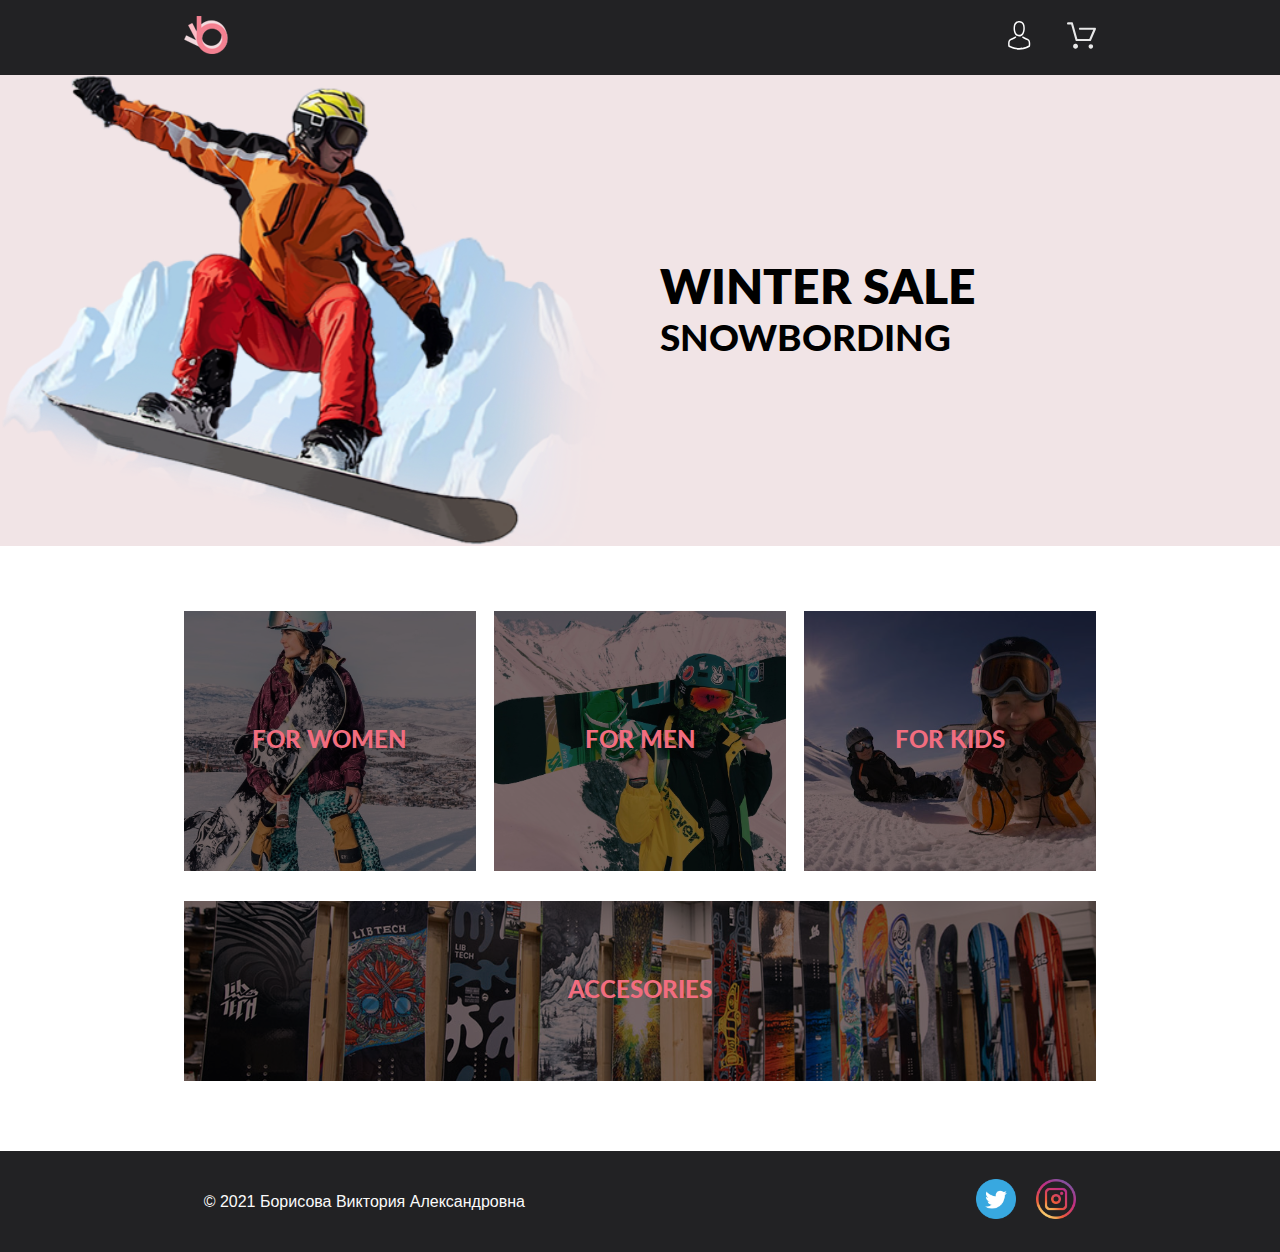
==== commit e9076b4a: "Add files via upload" ====
--- a/index.html
+++ b/index.html
@@ -4,10 +4,6 @@
 <head>
     <meta charset="UTF-8">
     <meta name="viewport" content="width=device-width, initial-scale=1.0">
-    <link href="https://cdn.jsdelivr.net/npm/bootstrap@5.0.0-beta2/dist/css/bootstrap.min.css" rel="stylesheet"
-        integrity="sha384-BmbxuPwQa2lc/FVzBcNJ7UAyJxM6wuqIj61tLrc4wSX0szH/Ev+nYRRuWlolflfl" crossorigin="anonymous">
-    <link rel="icon" href="favicon.ico" type="image/x-icon">
-    <link rel="shortcut icon" href="favicon.ico" type="image/x-icon">
     <link rel="stylesheet" href="css/style.css">
     <title>Интернет-магазин - главная страница</title>
 </head>
@@ -16,31 +12,17 @@
     <header class="header">
         <div class="container header__wrapper">
             <div class="header__logo_wrapper">
-                <a href="index.html"><img class="header__logo" src="img/logo.svg" width="44" height="38" alt="Логотип"></a>
-                <div class="header__button header__search_button">
-						<object type="image/svg+xml" data="picture.svg">
-							<img src="img/icons8-search.svg"  width="29" height="29" viewBox="0 0 29 29" alt="Фолбэк">
-						 </object>
-                    <input type="search" class="header__search" placeholder="Поиск">
-                </div>
+                <a href="index.html"><img class="header__logo" src="img/logo.svg" width="44" height="38" ></a>
             </div>
 				
 				<div class="header__list_wrapper">
 					<ul class="header__list">
 
 						 <li>
-							 <button type="button" class="header__button" id="menu_button">
-								  <object type="image/svg+xml" data="picture.svg">
-									  <img src="img/burger.svg"  width="29" height="29" viewBox="0 0 29 29" alt="Фолбэк">
-									</object>   
-							  </button>
-						 </li>
-
-						 <li>
 							 <a href="register.html">
 									 <div class="header__button">
 									  <object type="image/svg+xml" data="picture.svg">
-										  <img src="img/Group.svg"  width="29" height="29" viewBox="0 0 29 29" alt="Фолбэк">
+										  <img src="img/Group.svg"  width="29" height="29" viewBox="0 0 29 29" >
 										</object>
 								  </div>
 							  </a>
@@ -50,7 +32,7 @@
 							 <a href="cart.html">
 								 <div class="header__button">
 									 <object type="image/svg+xml" data="picture.svg">
-									  <img src="img/basket.svg"  width="29" height="29" viewBox="0 0 29 29" alt="Фолбэк">
+									  <img src="img/basket.svg"  width="29" height="29" viewBox="0 0 29 29" >
 									</object>
 								 </div>
 							  </a>
@@ -58,255 +40,50 @@
 					</ul>
 			  </div>
 		 </div>
-
-        <nav class="header__navigation">
-            <svg width="13" height="13" viewBox="0 0 13 13" xmlns="http://www.w3.org/2000/svg"
-                class="header__navigation_close">
-                <path
-                    d="M7.4158 6.00409L11.7158 1.71409C11.9041 1.52579 12.0099 1.27039 12.0099 1.00409C12.0099 0.73779 11.9041 0.482395 11.7158 0.294092C11.5275 0.105788 11.2721 0 11.0058 0C10.7395 0 10.4841 0.105788 10.2958 0.294092L6.0058 4.59409L1.7158 0.294092C1.52749 0.105788 1.2721 -1.9841e-09 1.0058 0C0.739497 1.9841e-09 0.484102 0.105788 0.295798 0.294092C0.107495 0.482395 0.0017066 0.73779 0.0017066 1.00409C0.0017066 1.27039 0.107495 1.52579 0.295798 1.71409L4.5958 6.00409L0.295798 10.2941C0.20207 10.3871 0.127676 10.4977 0.0769072 10.6195C0.0261385 10.7414 0 10.8721 0 11.0041C0 11.1361 0.0261385 11.2668 0.0769072 11.3887C0.127676 11.5105 0.20207 11.6211 0.295798 11.7141C0.388761 11.8078 0.499362 11.8822 0.621222 11.933C0.743081 11.9838 0.873786 12.0099 1.0058 12.0099C1.13781 12.0099 1.26852 11.9838 1.39038 11.933C1.51223 11.8822 1.62284 11.8078 1.7158 11.7141L6.0058 7.41409L10.2958 11.7141C10.3888 11.8078 10.4994 11.8822 10.6212 11.933C10.7431 11.9838 10.8738 12.0099 11.0058 12.0099C11.1378 12.0099 11.2685 11.9838 11.3904 11.933C11.5122 11.8822 11.6228 11.8078 11.7158 11.7141C11.8095 11.6211 11.8839 11.5105 11.9347 11.3887C11.9855 11.2668 12.0116 11.1361 12.0116 11.0041C12.0116 10.8721 11.9855 10.7414 11.9347 10.6195C11.8839 10.4977 11.8095 10.3871 11.7158 10.2941L7.4158 6.00409Z"/>
-            </svg>
-            <h2 class="header__navigation_heading">menu</h2>
-            <ul class="header__navigation_list">
-                <li>
-                    <a class="header__navigation_heading_link" href="#">
-                        <h3 class="header__navigation_list_heading">man</h3>
-                    </a>
-                    <ul>
-                        <li><a class="header__navigation_link" href="#">Accessories</a></li>
-                        <li><a class="header__navigation_link" href="#">Bags</a></li>
-                        <li><a class="header__navigation_link" href="#">Denim</a></li>
-                        <li><a class="header__navigation_link" href="#">T-Shirts</a></li>
-                    </ul>
-                </li>
-                <li>
-                    <a class="header__navigation_heading_link" href="#">
-                        <h3 class="header__navigation_list_heading">woman</h3>
-                    </a>
-                    <ul>
-                        <li><a class="header__navigation_link" href="#">Accessories</a></li>
-                        <li><a class="header__navigation_link" href="#">Jackets & Coats</a></li>
-                        <li><a class="header__navigation_link" href="#">Polos</a></li>
-                        <li><a class="header__navigation_link" href="#">T-Shirts</a></li>
-                        <li><a class="header__navigation_link" href="#">Shirts</a></li>
-                    </ul>
-                </li>
-                <li>
-                    <a class="header__navigation_heading_link" href="#">
-                        <h3 class="header__navigation_list_heading">kids</h3>
-                    </a>
-                    <ul>
-                        <li><a class="header__navigation_link" href="#">Accessories</a></li>
-                        <li><a class="header__navigation_link" href="#">Jackets & Coats</a></li>
-                        <li><a class="header__navigation_link" href="#">Polos</a></li>
-                        <li><a class="header__navigation_link" href="#">T-Shirts</a></li>
-                        <li><a class="header__navigation_link" href="#">Shirts</a></li>
-                        <li><a class="header__navigation_link" href="#">Bags</a></li>
-                    </ul>
-                </li>
-            </ul>
-        </nav>
-
     </header>
 
     <main class="main">
         <section class="intro">
             <img src="img/man-in-coat.png" alt="The brand of luxerious fashion" class="intro__img">
             <div class="intro__heading_wrapper">
-                <div class="intro__heading_verticalbox">&nbsp;</div>
-                <h1 class="intro__heading">Winter Sale<span class="intro__text">snowbording<span
-                            class="intro__pink">fashion</span></span></h1>
+                <h1 class="intro__heading">Winter Sale<span class="intro__text">snowbording</span></h1>
             </div>
         </section>
 
         <section class="stock">
-            <h2 class="visually-hidden">Stock</h2>
             <ul class="stock__list container">
                 <li class="stock__item stock__item_woman">
-                    <h3 class="stock__item_heading">30% off</h3>
                     <p class="stock__item_text">for women</p>
                 </li>
                 <li class="stock__item stock__item_man">
-                    <h3 class="stock__item_heading">hot deal</h3>
                     <p class="stock__item_text">for men</p>
                 </li>
                 <li class="stock__item stock__item_kids">
-                    <h3 class="stock__item_heading">new arrivals</h3>
                     <p class="stock__item_text">for kids</p>
                 </li>
                 <li class="stock__item stock__item_accessoires">
-                    <h3 class="stock__item_heading">luxirous & trendy</h3>
                     <p class="stock__item_text">accesories</p>
                 </li>
             </ul>
         </section>
-		  
-        <section class="featured container">
-            <h2 class="featured__heading">Featured Items</h2>
-            <p class="featured__text">The best equipment from leading brands</p>
-            <ul class="featured__list">
-                <li class="featured__item">
-                    <div class="featured__item_imgwrapper">
-                        <img class="featured__item_img" src="img/man_with_backpack.jpg" alt="A man with the backpack">
-                        <div class="featured__item_overlay"></div>
-                        <button type="button" class="featured__item_button">
-                            <img src="img/basket.svg" alt="Добавить в корзину" class="featured__item_btnimg">
-                            <span class="featured__item_btntxt">Add to cart</span>
-                        </button>
-                    </div>
-                    <h3 class="featured__item_heading">kit for riding</h3>
-                    <p class="featured__item_text">Known for her sculptural takes on traditional tailoring,
-                        Australian
-                        arbiter of cool Kym Ellery teams up with Moda Operandi.</p>
-                    <p class="featured__item_price">$52.00</p>
-                </li>
-                <li class="featured__item">
-                    <div class="featured__item_imgwrapper">
-                        <img class="featured__item_img" src="img/girl_in_dark_suite.jpg" alt="A girl in the dark suite">
-                        <div class="featured__item_overlay"></div>
-                        <button type="button" class="featured__item_button">
-                            <img src="img/basket.svg" alt="Добавить в корзину" class="featured__item_btnimg">
-                            <span class="featured__item_btntxt">Add to cart</span>
-                        </button>
-                    </div>
-                    <h3 class="featured__item_heading">kit for riding</h3>
-                    <p class="featured__item_text">Known for her sculptural takes on traditional tailoring,
-                        Australian
-                        arbiter of cool Kym Ellery teams up with Moda Operandi.</p>
-                    <p class="featured__item_price">$52.00</p>
-                </li>
-                <li class="featured__item">
-                    <div class="featured__item_imgwrapper">
-                        <img class="featured__item_img" src="img/man_in_hoody.jpg" alt="Man in hoody">
-                        <div class="featured__item_overlay"></div>
-                        <button type="button" class="featured__item_button">
-                            <img src="img/basket.svg" alt="Добавить в корзину" class="featured__item_btnimg">
-                            <span class="featured__item_btntxt">Add to cart</span>
-                        </button>
-                    </div>
-                    <h3 class="featured__item_heading">kit for riding</h3>
-                    <p class="featured__item_text">Known for her sculptural takes on traditional tailoring,
-                        Australian
-                        arbiter of cool Kym Ellery teams up with Moda Operandi.</p>
-                    <p class="featured__item_price">$52.00</p>
-                </li>
-                <li class="featured__item">
-                    <div class="featured__item_imgwrapper">
-                        <img class="featured__item_img" src="img/man_yellow_pants.jpg" alt="A man in the yellow pants">
-                        <div class="featured__item_overlay"></div>
-                        <button type="button" class="featured__item_button">
-                            <img src="img/basket.svg" alt="Добавить в корзину" class="featured__item_btnimg">
-                            <span class="featured__item_btntxt">Add to cart</span>
-                        </button>
-                    </div>
-                    <h3 class="featured__item_heading">kit for riding</h3>
-                    <p class="featured__item_text">Known for her sculptural takes on traditional tailoring,
-                        Australian
-                        arbiter of cool Kym Ellery teams up with Moda Operandi.</p>
-                    <p class="featured__item_price">$52.00</p>
-                </li>
-                <li class="featured__item">
-                    <div class="featured__item_imgwrapper">
-                        <img class="featured__item_img" src="img/girl_in_blue_suite.jpg" alt="A girl in the blue suite">
-                        <div class="featured__item_overlay"></div>
-                        <button type="button" class="featured__item_button">
-                            <img src="img/basket.svg" alt="Добавить в корзину" class="featured__item_btnimg">
-                            <span class="featured__item_btntxt">Add to cart</span>
-                        </button>
-                    </div>
-                    <h3 class="featured__item_heading">kit for riding</h3>
-                    <p class="featured__item_text">Known for her sculptural takes on traditional tailoring,
-                        Australian
-                        arbiter of cool Kym Ellery teams up with Moda Operandi.</p>
-                    <p class="featured__item_price">$52.00</p>
-                </li>
-                <li class="featured__item">
-                    <div class="featured__item_imgwrapper">
-                        <img class="featured__item_img" src="img/girl_in_stripped_shirt.jpg"
-                            alt="A girl in the green stripped shirt">
-                        <div class="featured__item_overlay"></div>
-                        <button type="button" class="featured__item_button">
-                            <img src="img/basket.svg" alt="Добавить в корзину" class="featured__item_btnimg">
-                            <span class="featured__item_btntxt">Add to cart</span>
-                        </button>
-                    </div>
-                    <h3 class="featured__item_heading">kit for riding</h3>
-                    <p class="featured__item_text">Known for her sculptural takes on traditional tailoring,
-                        Australian
-                        arbiter of cool Kym Ellery teams up with Moda Operandi.</p>
-                    <p class="featured__item_price">$52.00</p>
-                </li>
-            </ul>
-            <a class="featured__link" href="catalog.html">
-                <div class="featured__button">Browse All Product</div></a>
-        </section>
-        <section class="advantages">
-            <h2 class="visually-hidden">Advantages</h2>
-            <div class="container advantages__wrapper">
-                <ul class="advantages__list">
-                    <li class="advantages__list-item">
-                        <img class="advantages__list-item-img" src="img/truck.svg" height="40" alt="Free Delivery">
-                        <h4 class="advantages__list-heading">Free Delivery</h4>
-                        <p class="advantages__list-text">Worldwide delivery on all. Authorit tively morph
-                            next-generation innov tion with extensive models.
-                        </p>
-                    </li>
-                    <li class="advantages__list-item">
-                        <img class="advantages__list-item-img" src="img/percent.svg" height="40" alt="Sales & discounts">
-                        <h4 class="advantages__list-heading">Sales & discounts</h4>
-                        <p class="advantages__list-text">Worldwide delivery on all. Authorit tively morph
-                            next-generation innov tion with extensive models.
-                        </p>
-                    </li>
-                    <li class="advantages__list-item">
-                        <img class="advantages__list-item-img" src="img/crown.svg" height="40" alt="Quality assurance">
-                        <h4 class="advantages__list-heading">Quality assurance</h4>
-                        <p class="advantages__list-text">Worldwide delivery on all. Authorit tively morph
-                            next-generation innov tion with extensive models.
-                        </p>
-                    </li>
-                </ul>
-            </div>
-        </section>
-        <div class="main__overlay"></div>
     </main>
 
     <footer>
-        <section class="subscribe">
-            <div class="container subscribe__wrapper">
-                <h2 class="visually-hidden">Subscribe</h2>
-                <ul class="subscribe__list">
-                    <li class="subscribe__list_item">
-                        <img class="subscribe__list_item_img" src="img/woman_face.png" width="96" alt="Subscribe">
-                        <p class="subscribe__list_item_text">“Vestibulum quis porttitor dui! Quisque viverra nunc
-                            mi,<span class="subscribe__list_item_italic">a pulvinar purus condimentum“</span></p>
-                    </li>
-                    <li class="subscribe__list_item">
-                        <h3 class="subscribe__list_item_heading">subscribe</h3>
-                        <h4 class="subscribe__list_item_subheading">for our newletter and promotion</h4>
-                        <div class="subscribe__list_input_wrapper">
-                            <input class="subscribe__list_item_input" type="text" placeholder="enter your email">
-                            <button type="submit" class="subscribe__list_item_button">subscribe</button>
-                        </div>
-                    </li>
-                </ul>
-            </div>
-        </section>
-
         <section class="copyright">
-            <h2 class="visually-hidden">Copyright</h2>
             <ul class="copyright__list container">
                 <li>
-                    <p class="copyright__list_text">&copy; 2021 Brand All Rights Reserved.</p>
+                    <p class="copyright__list_text">&copy; 2021 Борисова Виктория Александровна</p>
                 </li>
                 
                     <div class="copyright__list_social">
-							  <a href="https://twitter.com"><img src="img/tv.png" alt="" width="40px" height="40px"></a>
-							  <a href="https://www.instagram.com/"><img src="img/inst.png" alt="" width="40px" height="40px"></a>
-						  </div>
-                        
+							  <div class="copyright__list_el">
+							  <a href="https://twitter.com"><img src="img/tv.png" alt="" width="40px" height="40px"></a></div>
+							  <div class="copyright__list_el">
+							  <a href="https://www.instagram.com/" class="copyright__list_el"><img src="img/inst.png" alt="" width="40px" height="40px"></a></div>
+						  </div>                       
         </section>
-    </footer>
-  
+    </footer> 
+
 </body>
 
 </html>--- a/css/style.css
+++ b/css/style.css
@@ -1,33 +1,9 @@
 @font-face {
   font-family: 'Lato';
-  font-weight: 200;
-  font-style: normal;
-  src: url("../webfonts/Lato-Thin.eot");
-  src: url("../webfonts/Lato-Thin.eot?#iefix") format("embedded-opentype"), url("../webfonts/Lato-Thin.woff") format("woff"), url("../webfonts/Lato-Thin.woff2") format("woff2"), url("../webfonts/Lato-Thin.svg#Lato-Thin") format("svg");
-}
-
-@font-face {
-  font-family: 'Lato';
-  font-weight: 200;
-  font-style: italic;
-  src: url("../webfonts/Lato-ThinItalic.eot");
-  src: url("../webfonts/Lato-ThinItalic.eot?#iefix") format("embedded-opentype"), url("../webfonts/Lato-ThinItalic.svg#Lato-ThinItalic") format("svg"), url("../webfonts/Lato-ThinItalic.woff") format("woff"), url("../webfonts/Lato-ThinItalic.woff2") format("woff2");
-}
-
-@font-face {
-  font-family: 'Lato';
   font-weight: 300;
   font-style: normal;
   src: url("../webfonts/Lato-Light.eot");
   src: url("../webfonts/Lato-Light.eot?#iefix") format("embedded-opentype"), url("../webfonts/Lato-Light.svg#Lato-Light") format("svg"), url("../webfonts/Lato-Light.woff") format("woff"), url("../webfonts/Lato-Light.woff2") format("woff2");
-}
-
-@font-face {
-  font-family: 'Lato';
-  font-weight: 300;
-  font-style: italic;
-  src: url("../webfonts/Lato-LightItalic.eot");
-  src: url("../webfonts/Lato-LightItalic.eot?#iefix") format("embedded-opentype"), url("../webfonts/Lato-LightItalic.svg#Lato-LightItalic") format("svg"), url("../webfonts/Lato-LightItalic.woff") format("woff"), url("../webfonts/Lato-LightItalic.woff2") format("woff2");
 }
 
 @font-face {
@@ -38,29 +14,6 @@
   src: url("../webfonts/Lato-Regular.eot?#iefix") format("embedded-opentype"), url("../webfonts/Lato-Regular.svg#Lato-Regular") format("svg"), url("../webfonts/Lato-Regular.woff") format("woff"), url("../webfonts/Lato-Regular.woff2") format("woff2");
 }
 
-@font-face {
-  font-family: 'Lato';
-  font-weight: 500;
-  font-style: normal;
-  src: url("../webfonts/Lato-Medium.eot");
-  src: url("../webfonts/Lato-Medium.eot?#iefix") format("embedded-opentype"), url("../webfonts/Lato-Medium.svg#Lato-Medium") format("svg"), url("../webfonts/Lato-Medium.ttf") format("truetype"), url("../webfonts/Lato-Medium.woff") format("woff"), url("../webfonts/Lato-Medium.woff2") format("woff2");
-}
-
-@font-face {
-  font-family: 'Lato';
-  font-weight: 500;
-  font-style: italic;
-  src: url("../webfonts/Lato-MediumItalic.eot");
-  src: url("../webfonts/Lato-MediumItalic.eot?#iefix") format("embedded-opentype"), url("../webfonts/Lato-MediumItalic.svg#Lato-MediumItalic") format("svg"), url("../webfonts/Lato-MediumItalic.woff") format("woff"), url("../webfonts/Lato-MediumItalic.woff2") format("woff2");
-}
-
-@font-face {
-  font-family: 'Lato';
-  font-weight: 600;
-  font-style: normal;
-  src: url("../webfonts/Lato-Semibold.eot");
-  src: url("../webfonts/Lato-Semibold.eot?#iefix") format("embedded-opentype"), url("../webfonts/Lato-Semibold.svg#Lato-Semibold") format("svg"), url("../webfonts/Lato-Semibold.woff") format("woff"), url("../webfonts/Lato-Semibold.woff2") format("woff2");
-}
 
 @font-face {
   font-family: 'Lato';
@@ -77,59 +30,15 @@
   src: url("../webfonts/Lato-Black.eot");
   src: url("../webfonts/Lato-Black.eot?#iefix") format("embedded-opentype"), url("../webfonts/Lato-Black.svg#Lato-Black") format("svg"), url("../webfonts/Lato-Black.woff") format("woff"), url("../webfonts/Lato-Black.woff2") format("woff2");
 }
-
-/* http://meyerweb.com/eric/tools/css/reset/ 
-   v2.0 | 20110126
-   License: none (public domain)
-*/
-html, body, div, span, applet, object, iframe,
-h1, h2, h3, h4, h5, h6, p, blockquote, pre,
-a, abbr, acronym, address, big, cite, code,
-del, dfn, em, img, ins, kbd, q, s, samp,
-small, strike, strong, sub, sup, tt, var,
-b, u, i, center,
-dl, dt, dd, ol, ul, li,
-fieldset, form, label, legend,
-table, caption, tbody, tfoot, thead, tr, th, td,
-article, aside, canvas, details, embed,
-figure, figcaption, footer, header, hgroup,
-menu, nav, output, ruby, section, summary,
-time, mark, audio, video {
+body {
+  line-height: 1;
   margin: 0;
   padding: 0;
   border: 0;
-  font-size: 100%;
-  font: inherit;
-  vertical-align: baseline;
-}
-
-/* HTML5 display-role reset for older browsers */
-article, aside, details, figcaption, figure,
-footer, header, hgroup, menu, nav, section {
-  display: block;
-}
-
-body {
-  line-height: 1;
-}
-
-ol, ul {
+}
+
+ ul {
   list-style: none;
-}
-
-blockquote, q {
-  quotes: none;
-}
-
-blockquote:before, blockquote:after,
-q:before, q:after {
-  content: '';
-  content: none;
-}
-
-table {
-  border-collapse: collapse;
-  border-spacing: 0;
 }
 
 body {
@@ -139,351 +48,12 @@
   font-size: 14px;
   line-height: 17px;
 }
-
-.visually-hidden {
-  position: absolute;
-  width: 1px;
-  height: 1px;
-  margin: -1px;
-  border: 0;
-  padding: 0;
-  -webkit-clip-path: inset(100%);
-          clip-path: inset(100%);
-  clip: rect(0 0 0 0);
-  overflow: hidden;
-}
-
 .container {
   width: 71.3%;
   margin: 0 auto;
 }
-
-@media (max-width: 1440px) {
-  .container {
-    width: 80%;
-    padding-right: 0;
-    padding-left: 0;
-  }
-}
-
-@media (max-width: 768px) {
-  .container {
-    width: 96%;
-    padding-right: 0;
-    padding-left: 0;
-  }
-}
-
 .main {
   position: relative;
-}
-
-.main__overlay {
-  width: 100%;
-  height: 100%;
-  background: rgba(58, 56, 56, 0.86);
-  position: absolute;
-  top: 0;
-  display: none;
-}
-
-@media (max-width: 635px) {
-  .mobile_hide {
-    display: none;
-  }
-}
-
-/*!
- * Font Awesome Free 5.15.2 by @fontawesome - https://fontawesome.com
- * License - https://fontawesome.com/license/free (Icons: CC BY 4.0, Fonts: SIL OFL 1.1, Code: MIT License)
- */
-.fa,
-.fas,
-.far,
-.fal,
-.fad,
-.fab {
-  -moz-osx-font-smoothing: grayscale;
-  -webkit-font-smoothing: antialiased;
-  display: inline-block;
-  font-style: normal;
-  font-variant: normal;
-  text-rendering: auto;
-  line-height: 1;
-}
-
-.fa-lg {
-  font-size: 1.33333em;
-  line-height: 0.75em;
-  vertical-align: -.0667em;
-}
-
-.fa-xs {
-  font-size: .75em;
-}
-
-.fa-sm {
-  font-size: .875em;
-}
-
-.fa-1x {
-  font-size: 1em;
-}
-
-.fa-2x {
-  font-size: 2em;
-}
-
-.fa-3x {
-  font-size: 3em;
-}
-
-.fa-4x {
-  font-size: 4em;
-}
-
-.fa-5x {
-  font-size: 5em;
-}
-
-.fa-6x {
-  font-size: 6em;
-}
-
-.fa-7x {
-  font-size: 7em;
-}
-
-.fa-8x {
-  font-size: 8em;
-}
-
-.fa-9x {
-  font-size: 9em;
-}
-
-.fa-10x {
-  font-size: 10em;
-}
-
-.fa-fw {
-  text-align: center;
-  width: 1.25em;
-}
-
-.fa-ul {
-  list-style-type: none;
-  margin-left: 2.5em;
-  padding-left: 0;
-}
-
-.fa-ul > li {
-  position: relative;
-}
-
-.fa-li {
-  left: -2em;
-  position: absolute;
-  text-align: center;
-  width: 2em;
-  line-height: inherit;
-}
-
-.fa-border {
-  border: solid 0.08em #eee;
-  border-radius: .1em;
-  padding: .2em .25em .15em;
-}
-
-.fa-pull-left {
-  float: left;
-}
-
-.fa-pull-right {
-  float: right;
-}
-
-.fa.fa-pull-left,
-.fas.fa-pull-left,
-.far.fa-pull-left,
-.fal.fa-pull-left,
-.fab.fa-pull-left {
-  margin-right: .3em;
-}
-
-.fa.fa-pull-right,
-.fas.fa-pull-right,
-.far.fa-pull-right,
-.fal.fa-pull-right,
-.fab.fa-pull-right {
-  margin-left: .3em;
-}
-
-.fa-spin {
-  -webkit-animation: fa-spin 2s infinite linear;
-          animation: fa-spin 2s infinite linear;
-}
-
-.fa-pulse {
-  -webkit-animation: fa-spin 1s infinite steps(8);
-          animation: fa-spin 1s infinite steps(8);
-}
-
-@-webkit-keyframes fa-spin {
-  0% {
-    -webkit-transform: rotate(0deg);
-            transform: rotate(0deg);
-  }
-  100% {
-    -webkit-transform: rotate(360deg);
-            transform: rotate(360deg);
-  }
-}
-
-@keyframes fa-spin {
-  0% {
-    -webkit-transform: rotate(0deg);
-            transform: rotate(0deg);
-  }
-  100% {
-    -webkit-transform: rotate(360deg);
-            transform: rotate(360deg);
-  }
-}
-
-.fa-rotate-90 {
-  -ms-filter: "progid:DXImageTransform.Microsoft.BasicImage(rotation=1)";
-  -webkit-transform: rotate(90deg);
-          transform: rotate(90deg);
-}
-
-.fa-rotate-180 {
-  -ms-filter: "progid:DXImageTransform.Microsoft.BasicImage(rotation=2)";
-  -webkit-transform: rotate(180deg);
-          transform: rotate(180deg);
-}
-
-.fa-rotate-270 {
-  -ms-filter: "progid:DXImageTransform.Microsoft.BasicImage(rotation=3)";
-  -webkit-transform: rotate(270deg);
-          transform: rotate(270deg);
-}
-
-.fa-flip-horizontal {
-  -ms-filter: "progid:DXImageTransform.Microsoft.BasicImage(rotation=0, mirror=1)";
-  -webkit-transform: scale(-1, 1);
-          transform: scale(-1, 1);
-}
-
-.fa-flip-vertical {
-  -ms-filter: "progid:DXImageTransform.Microsoft.BasicImage(rotation=2, mirror=1)";
-  -webkit-transform: scale(1, -1);
-          transform: scale(1, -1);
-}
-
-.fa-flip-both, .fa-flip-horizontal.fa-flip-vertical {
-  -ms-filter: "progid:DXImageTransform.Microsoft.BasicImage(rotation=2, mirror=1)";
-  -webkit-transform: scale(-1, -1);
-          transform: scale(-1, -1);
-}
-
-:root .fa-rotate-90,
-:root .fa-rotate-180,
-:root .fa-rotate-270,
-:root .fa-flip-horizontal,
-:root .fa-flip-vertical,
-:root .fa-flip-both {
-  -webkit-filter: none;
-          filter: none;
-}
-
-.fa-stack {
-  display: inline-block;
-  height: 2em;
-  line-height: 2em;
-  position: relative;
-  vertical-align: middle;
-  width: 2.5em;
-}
-
-.fa-stack-1x,
-.fa-stack-2x {
-  left: 0;
-  position: absolute;
-  text-align: center;
-  width: 100%;
-}
-
-.fa-stack-1x {
-  line-height: inherit;
-}
-
-.fa-stack-2x {
-  font-size: 2em;
-}
-
-.fa-inverse {
-  color: #fff;
-}
-
-/* Font Awesome uses the Unicode Private Use Area (PUA) to ensure screen
-readers do not read off random characters that represent icons */
-
-.sr-only {
-  border: 0;
-  clip: rect(0, 0, 0, 0);
-  height: 1px;
-  margin: -1px;
-  overflow: hidden;
-  padding: 0;
-  position: absolute;
-  width: 1px;
-}
-
-.sr-only-focusable:active, .sr-only-focusable:focus {
-  clip: auto;
-  height: auto;
-  margin: 0;
-  overflow: visible;
-  position: static;
-  width: auto;
-}
-
-/*!
- * Font Awesome Free 5.15.2 by @fontawesome - https://fontawesome.com
- * License - https://fontawesome.com/license/free (Icons: CC BY 4.0, Fonts: SIL OFL 1.1, Code: MIT License)
- */
-@font-face {
-  font-family: 'Font Awesome 5 Brands';
-  font-style: normal;
-  font-weight: 400;
-  font-display: block;
-  src: url("../webfonts/fa-brands-400.eot");
-  src: url("../webfonts/fa-brands-400.eot?#iefix") format("embedded-opentype"), url("../webfonts/fa-brands-400.woff2") format("woff2"), url("../webfonts/fa-brands-400.woff") format("woff"), url("../webfonts/fa-brands-400.ttf") format("truetype"), url("../webfonts/fa-brands-400.svg#fontawesome") format("svg");
-}
-
-.fab {
-  font-family: 'Font Awesome 5 Brands';
-  font-weight: 400;
-}
-
-/*!
- * Font Awesome Free 5.15.2 by @fontawesome - https://fontawesome.com
- * License - https://fontawesome.com/license/free (Icons: CC BY 4.0, Fonts: SIL OFL 1.1, Code: MIT License)
- */
-@font-face {
-  font-family: 'Font Awesome 5 Free';
-  font-style: normal;
-  font-weight: 900;
-  font-display: block;
-  src: url("../webfonts/fa-solid-900.eot");
-  src: url("../webfonts/fa-solid-900.eot?#iefix") format("embedded-opentype"), url("../webfonts/fa-solid-900.woff2") format("woff2"), url("../webfonts/fa-solid-900.woff") format("woff"), url("../webfonts/fa-solid-900.ttf") format("truetype"), url("../webfonts/fa-solid-900.svg#fontawesome") format("svg");
-}
-
-.fa,
-.fas {
-  font-family: 'Font Awesome 5 Free';
-  font-weight: 900;
 }
 
 .header {
@@ -493,289 +63,51 @@
 
 .header__wrapper {
   min-height: 75px;
-  display: -webkit-box;
-  display: -ms-flexbox;
-  display: flex;
-  -webkit-box-align: center;
-      -ms-flex-align: center;
-          align-items: center;
-  -webkit-box-pack: justify;
-      -ms-flex-pack: justify;
-          justify-content: space-between;
+	display: flex;
+	align-items: center;
+	justify-content: space-between;
 }
 
 .header__logo_wrapper {
-  display: -webkit-box;
-  display: -ms-flexbox;
-  display: flex;
-  -webkit-box-align: center;
-      -ms-flex-align: center;
-          align-items: center;
+ display: flex;
+ align-items: center;
 }
 
 .header__logo {
   margin: 0 41px 0 0;
 }
 
-.header__search {
-  display: none;
-  width: 340px;
-  min-height: 44px;
-  border: 1px solid #A4A4A4;
-  margin: 0 0 0 20px;
-  padding: 0 0 0 17px;
-  text-transform: capitalize;
-}
-
-.header__search ::-webkit-input-placeholder {
-  color: #B1B1B1;
-  font-size: 13px;
-  line-height: 16px;
-  font-weight: 300;
-  font-style: normal;
-}
-
-.header__search ::-moz-placeholder {
-  /* Firefox 19+ */
-  color: #B1B1B1;
-  font-size: 13px;
-  line-height: 16px;
-  font-weight: 300;
-  font-style: normal;
-}
-
-.header__search :-ms-input-placeholder {
-  color: #B1B1B1;
-  font-size: 13px;
-  line-height: 16px;
-  font-weight: 300;
-  font-style: normal;
-}
-
-.header__search :-moz-placeholder {
-  /* Firefox 18- */
-  color: #B1B1B1;
-  font-size: 13px;
-  line-height: 16px;
-  font-weight: 300;
-  font-style: normal;
-}
-
-.header__search:focus {
-  display: block;
-}
-
-@media (max-width: 635px) {
-  .header__search {
-    width: 150px;
-  }
-}
-
 .header__list {
-  display: -webkit-box;
-  display: -ms-flexbox;
-  display: flex;
-}
-
-@media (max-width: 635px) {
-  .header__list {
-    -webkit-box-orient: horizontal;
-    -webkit-box-direction: reverse;
-        -ms-flex-direction: row-reverse;
-            flex-direction: row-reverse;
-  }
-}
-
-.header__icon {
-  fill: #E8E8E8;
-}
-
-.header__burger {
-  padding: 3px 0 0 0;
+	display: flex;
 }
 
 .header__button {
-  display: -webkit-box;
-  display: -ms-flexbox;
-  display: flex;
-  -webkit-box-align: center;
-      -ms-flex-align: center;
-          align-items: center;
-  -webkit-box-pack: justify;
-      -ms-flex-pack: justify;
-          justify-content: space-between;
-  background-color: transparent;
-  border: none;
-  margin: 0 0 0 33px;
-}
-
-.header__button:hover .header__icon {
-  fill: #F16D7F;
-  cursor: pointer;
-}
-
-.header__search_button {
-  margin: 0;
-}
-
-.header__search_button:hover .header__search {
-  display: block;
-}
-
-.header__navigation {
-  display: none;
-  position: absolute;
-  right: 0px;
-  top: 75px;
-  min-width: 232px;
-  min-height: 747px;
-  background: #FFFFFF;
-  border: none;
-  padding: 17px 17px 0 34px;
-}
-
-.header__navigation_close {
-  margin: 0 0 0 210px;
-  background: transparent;
-  fill: #6F6E6E;
-}
-
-.header__navigation_close:hover {
-  fill: #F16D7F;
-  cursor: pointer;
-}
-
-.header__navigation_heading {
-  font-size: 14px;
-  line-height: 17px;
-  font-weight: 700;
-  font-style: normal;
-  color: #000000;
-  text-transform: uppercase;
-}
-
-.header__navigation_list_heading {
-  font-size: 14px;
-  line-height: 17px;
-  font-weight: 400;
-  font-style: normal;
-  color: #F16D7F;
-  text-transform: uppercase;
-  margin: 24px 0 12px 0;
-}
-
-.header__navigation_heading_link {
-  text-decoration: none;
-}
-
-.header__navigation_link {
-  text-decoration: none;
-  font-size: 14px;
-  line-height: 17px;
-  font-weight: 400;
-  font-style: normal;
-  color: #6F6E6E;
-  margin: 0 0 11px 22px;
-  display: block;
-}
-
-.header__navigation_link:hover {
-  color: #F16D7F;
-}
-
-.header__navigation_heading_link:hover .header__navigation_list_heading {
-  color: #6F6E6E;
-}
-
-@media (max-width: 375px) {
-  .header__mobile_hide {
-    display: none;
-  }
+	display: flex;
+	align-items: center;
+	justify-content: space-between;
+  	background-color: transparent;
+  	border: none;
+  	margin: 0 0 0 33px;
 }
 
 .intro {
-  display: -webkit-box;
-  display: -ms-flexbox;
-  display: flex;
-  -webkit-box-align: center;
-      -ms-flex-align: center;
-          align-items: center;
-  -webkit-box-pack: center;
-      -ms-flex-pack: center;
-          justify-content: center;
-  background-color: #F1E4E6;
+	display: flex;
+	align-items: center;
+	justify-content: center;
+  	background-color: #F1E4E6;
 }
 
 .intro__heading_wrapper {
-  width: 800px;
-  display: -webkit-box;
-  display: -ms-flexbox;
-  display: flex;
-  -webkit-box-pack: start;
-      -ms-flex-pack: start;
-          justify-content: start;
-  -webkit-box-align: center;
-      -ms-flex-align: center;
-          align-items: center;
-  padding: 0 0 0 40px;
-}
-
-@media (max-width: 1600px) {
-  .intro__heading_wrapper {
-    width: 100%;
-  }
-}
-
-@media (max-width: 1024px) {
-  .intro__heading_wrapper {
-    padding: 0;
-  }
-}
-
-@media (max-width: 635px) {
-  .intro__heading_wrapper {
-    width: 100%;
-    min-height: 363px;
-    -webkit-box-pack: center;
-        -ms-flex-pack: center;
-            justify-content: center;
-  }
+  	width: 800px;
+	display: flex;
+	justify-content: start;
+ 	align-items: center;
+  	padding: 0 0 0 40px;
 }
 
 .intro__img {
   width: 800px;
   height: auto;
-}
-
-@media (max-width: 1600px) {
-  .intro__img {
-    width: 50%;
-  }
-}
-
-@media (max-width: 768px) {
-  .intro__img {
-    width: 50%;
-  }
-}
-
-@media (max-width: 635px) {
-  .intro__img {
-    display: none;
-  }
-}
-
-.intro__heading_verticalbox {
-  background: #F16D7F;
-  min-width: 12px;
-  height: 96px;
-  margin: 0 16px 0 0;
-}
-
-@media (max-width: 635px) {
-  .intro__heading_verticalbox {
-    height: 61px;
-  }
 }
 
 .intro__heading {
@@ -786,42 +118,6 @@
   text-transform: uppercase;
 }
 
-@media (max-width: 1600px) {
-  .intro__heading {
-    font-size: 48px;
-    line-height: 58px;
-    font-weight: 900;
-    font-style: normal;
-  }
-}
-
-@media (max-width: 1024px) {
-  .intro__heading {
-    font-size: 44px;
-    line-height: 52.8px;
-    font-weight: 900;
-    font-style: normal;
-  }
-}
-
-@media (max-width: 635px) {
-  .intro__heading {
-    font-size: 38px;
-    line-height: 45.6px;
-    font-weight: 900;
-    font-style: normal;
-  }
-}
-
-@media (max-width: 375px) {
-  .intro__heading {
-    font-size: 38px;
-    line-height: 45.6px;
-    font-weight: 900;
-    font-style: normal;
-  }
-}
-
 .intro__text {
   font-size: 37px;
   line-height: 44px;
@@ -830,109 +126,28 @@
   display: block;
 }
 
-@media (max-width: 1024px) {
-  .intro__text {
-    font-size: 24px;
-    line-height: 28.8px;
-    font-weight: 700;
-    font-style: normal;
-  }
-}
-
-@media (max-width: 635px) {
-  .intro__text {
-    font-size: 20px;
-    line-height: 24px;
-    font-weight: 700;
-    font-style: normal;
-  }
-}
-
-@media (max-width: 375px) {
-  .intro__text {
-    font-size: 20px;
-    line-height: 24px;
-    font-weight: 700;
-    font-style: normal;
-  }
-}
-
-.intro__pink {
-  color: #F16D7F;
-}
-
+                                                                   /*Разделы на главной странице*/
 .stock__list {
-  display: -webkit-box;
-  display: -ms-flexbox;
-  display: flex;
-  -webkit-box-align: center;
-      -ms-flex-align: center;
-          align-items: center;
-  -webkit-box-pack: justify;
-      -ms-flex-pack: justify;
-          justify-content: space-between;
-  -ms-flex-wrap: wrap;
-      flex-wrap: wrap;
-  padding: 65px 0 0 0;
-  max-width: 1140px;
-}
-
-@media (max-width: 768px) {
-  .stock__list {
-    padding: 20px 0 0 0;
-  }
-}
-
-@media (max-width: 635px) {
-  .stock__list {
-    -webkit-box-pack: center;
-        -ms-flex-pack: center;
-            justify-content: center;
-  }
+	display: flex;
+	align-items: center;
+	justify-content: space-between;
+  	flex-wrap: wrap;
+  	padding: 65px 0 0 0;
+  	max-width: 1140px;
 }
 
 .stock__item {
   width: 32%;
   min-height: 260px;
   background-blend-mode: overlay;
-  display: -webkit-box;
-  display: -ms-flexbox;
-  display: flex;
-  -webkit-box-align: center;
-      -ms-flex-align: center;
-          align-items: center;
-  -webkit-box-pack: center;
-      -ms-flex-pack: center;
-          justify-content: center;
-  -webkit-box-orient: vertical;
-  -webkit-box-direction: normal;
-      -ms-flex-direction: column;
-          flex-direction: column;
-}
-
-@media (max-width: 768px) {
-  .stock__item {
-    min-height: 168px;
-  }
-}
-
-@media (max-width: 635px) {
-  .stock__item {
-    width: 100%;
-    margin: 32px 0 0 0;
-  }
-}
-
-.stock__item_heading {
-  font-size: 16px;
-  line-height: 19px;
-  font-weight: 400;
-  font-style: normal;
-  text-align: center;
-  color: #FFFFFF;
-  text-transform: uppercase;
-}
-
+  display: flex;
+	align-items: center;
+   justify-content: center;
+   flex-direction: column;
+}
+.stock{
+	margin-bottom: 70px;
+}
 .stock__item_text {
   font-size: 24px;
   line-height: 29px;
@@ -974,565 +189,22 @@
   background-size: cover;
 }
 
-@media (max-width: 635px) {
-  .stock__item_accessoires {
-    width: 100%;
-    margin: 32px 0 0 0;
-    min-height: 111px;
-  }
-}
-
-.featured {
-  padding: 129px 0 0 0;
-  display: -webkit-box;
-  display: -ms-flexbox;
-  display: flex;
-  -webkit-box-orient: vertical;
-  -webkit-box-direction: normal;
-      -ms-flex-direction: column;
-          flex-direction: column;
-  -webkit-box-align: center;
-      -ms-flex-align: center;
-          align-items: center;
-  max-width: 1140px;
-}
-
-@media (max-width: 635px) {
-  .featured {
-    padding: 64px 0 0 0;
-  }
-}
-
-.featured__heading {
-  font-size: 30px;
-  line-height: 36px;
-  font-weight: 400;
-  font-style: normal;
-  color: #222224;
-}
-
-.featured__text {
-  font-size: 14px;
-  line-height: 17px;
-  font-weight: 400;
-  font-style: normal;
-  color: #9F9F9F;
-  margin: 0 0 48px 0;
-}
-
-.featured__list {
-  display: -webkit-box;
-  display: -ms-flexbox;
-  display: flex;
-  -webkit-box-orient: horizontal;
-  -webkit-box-direction: normal;
-      -ms-flex-direction: row;
-          flex-direction: row;
-  -webkit-box-pack: justify;
-      -ms-flex-pack: justify;
-          justify-content: space-between;
-  -webkit-box-align: center;
-      -ms-flex-align: center;
-          align-items: center;
-  -ms-flex-wrap: wrap;
-      flex-wrap: wrap;
-  width: 100%;
-  max-width: 1140px;
-}
-
-@media (max-width: 635px) {
-  .featured__list {
-    -webkit-box-orient: vertical;
-    -webkit-box-direction: normal;
-        -ms-flex-direction: column;
-            flex-direction: column;
-  }
-}
-
-.featured__item {
-  width: 360px;
-  min-height: 581px;
-  display: -webkit-box;
-  display: -ms-flexbox;
-  display: flex;
-  -webkit-box-orient: vertical;
-  -webkit-box-direction: normal;
-      -ms-flex-direction: column;
-          flex-direction: column;
-  -webkit-box-pack: justify;
-      -ms-flex-pack: justify;
-          justify-content: space-between;
-  background-color: #F8F8F8;
-  margin: 0 0 16px 0;
-}
-
-.featured__item_heading {
-  font-size: 13px;
-  line-height: 16px;
-  font-weight: 400;
-  font-style: normal;
-  color: #000000;
-  text-transform: uppercase;
-  margin: 25px 18px 12px 18px;
-}
-
-.featured__item_text {
-  font-size: 14px;
-  line-height: 17px;
-  font-weight: 400;
-  font-style: normal;
-  color: #5D5D5D;
-  margin: 0 18px 0 18px;
-}
-
-.featured__item_price {
-  font-size: 16px;
-  line-height: 19px;
-  font-weight: 400;
-  font-style: normal;
-  color: #F16D7F;
-  margin: 18px 18px 20px 18px;
-}
-
-.featured__item_imgwrapper {
-  position: relative;
-  width: 100%;
-}
-
-.featured__item_img {
-  width: 100%;
-  height: auto;
-}
-
-.featured__item:hover .featured__item_overlay {
-  display: block;
-}
-
-.featured__item:hover .featured__item_button {
-  display: -webkit-box;
-  display: -ms-flexbox;
-  display: flex;
-}
-
-.featured__item_overlay {
-  width: 100%;
-  height: 100%;
-  background: rgba(58, 56, 56, 0.86);
-  position: absolute;
-  top: 0;
-  display: none;
-}
-
-.featured__item_button {
-  border: 1px solid #FFFFFF;
-  display: none;
-  -webkit-box-pack: justify;
-      -ms-flex-pack: justify;
-          justify-content: space-between;
-  -webkit-box-align: center;
-      -ms-flex-align: center;
-          align-items: center;
-  padding: 13px 15px 13px 15px;
-  min-width: 138px;
-  background: transparent;
-  position: absolute;
-  top: 50%;
-  left: 50%;
-  -webkit-transform: translate(-50%, -50%);
-          transform: translate(-50%, -50%);
-}
-
-.featured__item_btntxt {
-  font-size: 14px;
-  line-height: 17px;
-  font-weight: 400;
-  font-style: normal;
-  color: #FFFFFF;
-}
-
-.featured__button:hover {
-  color: #FFFFFF;
-  background-color: #F16D7F;
-}
-
-.featured__link {
-  text-decoration: none;
-}
-
-.featured__button {
-  font-size: 16px;
-  line-height: 19px;
-  font-weight: 400;
-  font-style: normal;
-  padding: 14px 38px;
-  border: 1px solid #FF6A6A;
-  margin: 48px 0 0 0;
-  color: #FF6A6A;
-  background: #FFFFFF;
-}
-
-@media (max-width: 768px) {
-  .featured__button {
-    margin: 32px 0 65px 0;
-  }
-}
-
-@media (max-width: 375px) {
-  .featured__button {
-    margin: 42px 0 96px 0;
-  }
-}
-
-.featured__product_page {
-  margin-bottom: 112px;
-}
-
-@media (max-width: 768px) {
-  .featured__product_page {
-    display: -webkit-box;
-    display: -ms-flexbox;
-    display: flex;
-    -webkit-box-orient: vertical;
-    -webkit-box-direction: normal;
-        -ms-flex-direction: column;
-            flex-direction: column;
-    -webkit-box-align: center;
-        -ms-flex-align: center;
-            align-items: center;
-    width: 100%;
-  }
-}
-
-@media (max-width: 768px) {
-  .featured__product_item {
-    display: none;
-  }
-}
-
-.advantages {
-  background-color: #222224;
-  margin: 95px 0 0 0;
-  min-height: 340px;
-}
-
-@media (max-width: 768px) {
-  .advantages {
-    margin: 0;
-  }
-}
-
-.advantages__wrapper {
-  max-width: 1140px;
-}
-
-.advantages__list {
-  display: -webkit-box;
-  display: -ms-flexbox;
-  display: flex;
-  -webkit-box-pack: justify;
-      -ms-flex-pack: justify;
-          justify-content: space-between;
-  -webkit-box-orient: horizontal;
-  -webkit-box-direction: normal;
-      -ms-flex-direction: row;
-          flex-direction: row;
-  padding: 100px 0 100px 0;
-}
-
-@media (max-width: 768px) {
-  .advantages__list {
-    -webkit-box-orient: vertical;
-    -webkit-box-direction: normal;
-        -ms-flex-direction: column;
-            flex-direction: column;
-    -webkit-box-align: center;
-        -ms-flex-align: center;
-            align-items: center;
-    padding: 48px 0 48px 0;
-  }
-}
-
-.advantages__list-item {
-  max-width: 360px;
-  display: -webkit-box;
-  display: -ms-flexbox;
-  display: flex;
-  -webkit-box-orient: vertical;
-  -webkit-box-direction: normal;
-      -ms-flex-direction: column;
-          flex-direction: column;
-  -webkit-box-align: center;
-      -ms-flex-align: center;
-          align-items: center;
-}
-
-@media (max-width: 768px) {
-  .advantages__list-item {
-    margin: 0 0 48px 0;
-  }
-}
-
-@media (max-width: 375px) {
-  .advantages__list-item {
-    margin: 0 0 46px 0;
-  }
-}
-
-.advantages__list-heading {
-  font-size: 20px;
-  line-height: 24px;
-  font-weight: 400;
-  font-style: normal;
-  color: #FBFBFB;
-  margin: 28px 0 16px 0;
-}
-
-.advantages__list-text {
-  font-size: 14px;
-  line-height: 17px;
-  font-weight: 300;
-  font-style: normal;
-  color: #FBFBFB;
-  text-align: center;
-}
-
-.advantages__list-item-img {
-  background: transparent;
-  min-height: 40px;
-}
-
-.subscribe {
-  background: url("../img/subscribe_background.png"), rgba(244, 244, 244, 0.7);
-  background-position: left bottom;
-  background-repeat: no-repeat;
-  background-size: 100% 100%;
-  background-blend-mode: color;
-}
-
-@media (max-width: 1600px) {
-  .subscribe {
-    background-size: auto 100%;
-  }
-}
-
-@media (max-width: 768px) {
-  .subscribe {
-    background-size: auto 100%;
-  }
-}
-
-@media (max-width: 375px) {
-  .subscribe {
-    background-size: auto 100%;
-  }
-}
-
-.subscribe__list {
-  display: -webkit-box;
-  display: -ms-flexbox;
-  display: flex;
-  -ms-flex-pack: distribute;
-      justify-content: space-around;
-  padding: 100px 0 125px 0;
-}
-
-@media (max-width: 768px) {
-  .subscribe__list {
-    -webkit-box-orient: vertical;
-    -webkit-box-direction: normal;
-        -ms-flex-direction: column;
-            flex-direction: column;
-    -webkit-box-align: center;
-        -ms-flex-align: center;
-            align-items: center;
-    padding: 54px 0 140px 0;
-  }
-}
-
-.subscribe__list_item {
-  display: -webkit-box;
-  display: -ms-flexbox;
-  display: flex;
-  -webkit-box-orient: vertical;
-  -webkit-box-direction: normal;
-      -ms-flex-direction: column;
-          flex-direction: column;
-  -webkit-box-align: center;
-      -ms-flex-align: center;
-          align-items: center;
-  width: 360px;
-}
-
-@media (max-width: 375px) {
-  .subscribe__list_item {
-    width: 343px;
-  }
-}
-
-.subscribe__list_item_text, .subscribe__list_item_italic {
-  font-size: 20px;
-  line-height: 24px;
-  font-weight: 400;
-  font-style: normal;
-  text-align: center;
-  color: #222224;
-}
-
-@media (max-width: 375px) {
-  .subscribe__list_item_text, .subscribe__list_item_italic {
-    font-size: 18px;
-    line-height: 21.6px;
-    font-weight: 400;
-    font-style: normal;
-  }
-}
-
-.subscribe__list_item_italic {
-  font-style: italic;
-}
-
-.subscribe__list_item_img {
-  margin: 0 0 30px 0;
-}
-
-.subscribe__list_item_heading, .subscribe__list_item_subheading {
-  font-size: 24px;
-  line-height: 40px;
-  font-weight: 700;
-  font-style: normal;
-  text-transform: uppercase;
-  color: #222224;
-  margin: 50px 0 0 0;
-}
-
-@media (max-width: 375px) {
-  .subscribe__list_item_heading, .subscribe__list_item_subheading {
-    font-size: 24px;
-    line-height: 36.77px;
-    font-weight: 700;
-    font-style: normal;
-  }
-}
-
-.subscribe__list_item_subheading {
-  font-size: 18px;
-  line-height: 30px;
-  font-weight: 400;
-  font-style: normal;
-  margin: 0 0 32px 0;
-}
-
-@media (max-width: 375px) {
-  .subscribe__list_item_subheading {
-    font-size: 14px;
-    line-height: 21.45px;
-    font-weight: 400;
-    font-style: normal;
-  }
-}
-
-.subscribe__list_input_wrapper {
-  display: -webkit-box;
-  display: -ms-flexbox;
-  display: flex;
-  -webkit-box-orient: horizontal;
-  -webkit-box-direction: normal;
-      -ms-flex-direction: row;
-          flex-direction: row;
-  width: 100%;
-}
-
-.subscribe__list_item_input {
-  height: 49px;
-  width: 256px;
-  border-radius: 25px 0 0 25px;
-  background-color: #E1E1E1;
-  border: 0;
-  font-size: 14px;
-  line-height: 17px;
-  font-weight: 400;
-  font-style: normal;
-  color: #222224;
-  opacity: 0.67;
-  padding: 7px 22px 7px 22px;
-  text-transform: capitalize;
-}
-
-@media (max-width: 635px) {
-  .subscribe__list_item_input {
-    width: 72%;
-  }
-}
-
-.subscribe__list_item_button {
-  height: 49px;
-  width: 100px;
-  font-size: 14px;
-  line-height: 17px;
-  font-weight: 400;
-  font-style: normal;
-  color: #FFFFFF;
-  background: #E05C6E;
-  padding: 7px 7px 7px 7px;
-  text-transform: capitalize;
-  border: 0;
-  border-radius: 0 25px 25px 0;
-}
-
-@media (max-width: 635px) {
-  .subscribe__list_item_button {
-    width: 28%;
-  }
-}
-
-.subscribe__list_item_button:hover {
-  background-color: #FFFFFF;
-  color: #F16D7F;
-}
-
+                                                                     /*Подвал*/
 .copyright {
   background: #222224;
   padding: 25px 0 25px 0;
 }
 
 .copyright__list {
-  display: -webkit-box;
-  display: -ms-flexbox;
-  display: flex;
-  -webkit-box-align: center;
-      -ms-flex-align: center;
-          align-items: center;
-  -webkit-box-pack: justify;
-      -ms-flex-pack: justify;
-          justify-content: space-between;
-}
-
-@media (max-width: 375px) {
-  .copyright__list {
-    -webkit-box-orient: vertical;
-    -webkit-box-direction: reverse;
-        -ms-flex-direction: column-reverse;
-            flex-direction: column-reverse;
-  }
+	display: flex;
+  	align-items: center;
+   justify-content: space-between;
 }
 
 .copyright__list_social {
-  display: -webkit-box;
-  display: -ms-flexbox;
-  display: flex;
-  -webkit-box-orient: horizontal;
-  -webkit-box-direction: normal;
-      -ms-flex-direction: row;
-          flex-direction: row;
-  -webkit-box-pack: end;
-      -ms-flex-pack: end;
-          justify-content: end;
-}
-
-@media (max-width: 375px) {
-  .copyright__list_social {
-    margin: 43px 0 0 0;
-  }
+ 	display: flex;
+ 	flex-direction: row;
+  	justify-content: end;
 }
 
 .copyright__list_text {
@@ -1543,113 +215,12 @@
   color: #FBFBFB;
 }
 
-@media (max-width: 375px) {
-  .copyright__list_text {
-    margin: 40px 0 0 0;
-  }
-}
-
-.copyright__list_social_icon {
-  font-size: 20px;
-  color: #222224;
-  -webkit-transition: color 400ms;
-  transition: color 400ms;
-}
-
-.copyright__list_social_item {
-  width: 32px;
-  height: 32px;
-  background-color: #FFFFFF;
-  display: -webkit-box;
-  display: -ms-flexbox;
-  display: flex;
-  -webkit-box-align: center;
-      -ms-flex-align: center;
-          align-items: center;
-  -webkit-box-pack: center;
-      -ms-flex-pack: center;
-          justify-content: center;
-  margin: 0 4px 0 4px;
-  -webkit-transition: background-color 400ms;
-  transition: background-color 400ms;
-}
-
-.copyright__list_social_item:hover {
-  background-color: #F16D7F;
-}
-
-.copyright__list_social_item:hover .copyright__list_social_icon {
-  color: #FFFFFF;
-  -webkit-animation: loader 2s infinite linear;
-          animation: loader 2s infinite linear;
-}
-
-@-webkit-keyframes loader {
-  0% {
-    -webkit-transform: rotate(0deg);
-            transform: rotate(0deg);
-  }
-  50% {
-    -webkit-transform: rotate(180deg);
-            transform: rotate(180deg);
-  }
-  100% {
-    -webkit-transform: rotate(360deg);
-            transform: rotate(360deg);
-  }
-}
-
-@keyframes loader {
-  0% {
-    -webkit-transform: rotate(0deg);
-            transform: rotate(0deg);
-  }
-  50% {
-    -webkit-transform: rotate(180deg);
-            transform: rotate(180deg);
-  }
-  100% {
-    -webkit-transform: rotate(360deg);
-            transform: rotate(360deg);
-  }
-}
-
 .heading {
   background: #F8F3F4;
   min-height: 148px;
-  display: -webkit-box;
-  display: -ms-flexbox;
-  display: flex;
-  -webkit-box-align: center;
-      -ms-flex-align: center;
-          align-items: center;
-  -webkit-box-pack: justify;
-      -ms-flex-pack: justify;
-          justify-content: space-between;
-}
-
-.heading__wrapper {
-  display: -webkit-box;
-  display: -ms-flexbox;
-  display: flex;
-  -webkit-box-align: center;
-      -ms-flex-align: center;
-          align-items: center;
-  -webkit-box-pack: justify;
-      -ms-flex-pack: justify;
-          justify-content: space-between;
-}
-
-@media (max-width: 635px) {
-  .heading__wrapper {
-    -webkit-box-orient: vertical;
-    -webkit-box-direction: normal;
-        -ms-flex-direction: column;
-            flex-direction: column;
-    -webkit-box-pack: start;
-        -ms-flex-pack: start;
-            justify-content: start;
-  }
+	display: flex;
+  align-items: center;
+ 	justify-content: space-between;
 }
 
 .heading__heading {
@@ -1661,119 +232,19 @@
   color: #F16D7F;
 }
 
-@media (max-width: 635px) {
-  .heading__heading {
-    display: -webkit-box;
-    display: -ms-flexbox;
-    display: flex;
-    -webkit-box-align: center;
-        -ms-flex-align: center;
-            align-items: center;
-    -webkit-box-pack: center;
-        -ms-flex-pack: center;
-            justify-content: center;
-  }
-}
-
-.heading__menu {
-  margin-top: 32px;
-}
-
-.heading__nav-link {
-  text-transform: uppercase;
-  color: #B1B1B1;
-  padding: .5rem .2rem .5rem 0;
-}
-
-.heading__active {
-  color: #F16D7F;
-}
-
-.heading__nav-link:hover {
-  color: #F16D7F;
-}
-
-.heading__nav-link::before {
-  content: " / ";
-}
-
-.heading__nav-link-first::before {
-  content: "";
-}
-
 .registration__content_wrapper {
   padding: 30px 0 96px 0;
-  display: -webkit-box;
-  display: -ms-flexbox;
-  display: flex;
-  -webkit-box-align: center;
-      -ms-flex-align: center;
-          align-items: center;
-  -webkit-box-pack: justify;
-      -ms-flex-pack: justify;
-          justify-content: space-between;
-  -webkit-box-align: start;
-      -ms-flex-align: start;
-          align-items: start;
-}
-
-@media (max-width: 635px) {
-  .registration__content_wrapper {
-    -webkit-box-orient: vertical;
-    -webkit-box-direction: normal;
-        -ms-flex-direction: column;
-            flex-direction: column;
-    -webkit-box-align: center;
-        -ms-flex-align: center;
-            align-items: center;
-  }
+  display: flex;
+   align-items: center;
+   justify-content: space-between;
+ 	align-items: start;
 }
 
 .registration__form {
-  display: -webkit-box;
-  display: -ms-flexbox;
-  display: flex;
-  -webkit-box-orient: vertical;
-  -webkit-box-direction: normal;
-      -ms-flex-direction: column;
-          flex-direction: column;
+  display: flex;
+flex-direction: column;
   width: 360px;
 }
-
-.registration__fieldset {
-  margin: 34px 0 0 0;
-}
-
-@media (max-width: 635px) {
-  .registration__fieldset {
-    display: -webkit-box;
-    display: -ms-flexbox;
-    display: flex;
-    -webkit-box-orient: vertical;
-    -webkit-box-direction: normal;
-        -ms-flex-direction: column;
-            flex-direction: column;
-    -webkit-box-align: center;
-        -ms-flex-align: center;
-            align-items: center;
-  }
-}
-
-.registration__form_name_legend {
-  font-size: 16px;
-  line-height: 19px;
-  font-weight: 300;
-  font-style: normal;
-  color: #222224;
-  text-transform: capitalize;
-}
-
-@media (max-width: 635px) {
-  .registration__form_name_legend {
-    padding: 0 0 0 10px;
-  }
-}
-
 .registration__form_input {
   width: 340px;
   min-height: 44px;
@@ -1782,83 +253,6 @@
   padding: 0 0 0 17px;
   text-transform: capitalize;
 }
-
-.registration__form_input ::-webkit-input-placeholder {
-  color: #B1B1B1;
-  font-size: 13px;
-  line-height: 16px;
-  font-weight: 300;
-  font-style: normal;
-}
-
-.registration__form_input ::-moz-placeholder {
-  /* Firefox 19+ */
-  color: #B1B1B1;
-  font-size: 13px;
-  line-height: 16px;
-  font-weight: 300;
-  font-style: normal;
-}
-
-.registration__form_input :-ms-input-placeholder {
-  color: #B1B1B1;
-  font-size: 13px;
-  line-height: 16px;
-  font-weight: 300;
-  font-style: normal;
-}
-
-.registration__form_input :-moz-placeholder {
-  /* Firefox 18- */
-  color: #B1B1B1;
-  font-size: 13px;
-  line-height: 16px;
-  font-weight: 300;
-  font-style: normal;
-}
-
-.registration__fieldset_radio {
-  display: -webkit-box;
-  display: -ms-flexbox;
-  display: flex;
-  -webkit-box-pack: start;
-      -ms-flex-pack: start;
-          justify-content: start;
-}
-
-@media (max-width: 635px) {
-  .registration__fieldset_radio {
-    padding: 0 0 0 10px;
-  }
-}
-
-.registration__form_radio {
-  margin: 33px 20px 0 0;
-  display: none;
-}
-
-.registration__form_gender {
-  font-size: 11px;
-  line-height: 13px;
-  font-weight: 300;
-  font-style: normal;
-  color: #000000;
-  text-transform: capitalize;
-  margin: 34px 20px 0 34px;
-  position: relative;
-}
-
-.registration__form_gender::before {
-  position: absolute;
-  content: "";
-  width: 17px;
-  height: 17px;
-  border-radius: 50%;
-  border: 1px solid #A4A4A4;
-  left: -34px;
-  top: -3px;
-}
-
 .registration__form_login_legend {
   font-size: 16px;
   line-height: 19px;
@@ -1866,12 +260,6 @@
   font-style: normal;
   color: #222224;
   text-transform: capitalize;
-}
-
-@media (max-width: 635px) {
-  .registration__form_login_legend {
-    padding: 0 0 0 10px;
-  }
 }
 
 .registration__form_text {
@@ -1885,14 +273,8 @@
   max-width: 360px;
 }
 
-@media (max-width: 635px) {
-  .registration__form_text {
-    padding: 0 0 0 10px;
-  }
-}
-
 .registration__form_submit {
-  width: 167px;
+  width: 160px;
   height: 50px;
   margin: 40px 0 0 0;
   background: #F16D7F;
@@ -1900,14 +282,8 @@
   text-transform: uppercase;
   border: none;
   position: relative;
-  text-align: left;
-  padding: 0 0 0 30px;
-}
-
-@media (max-width: 635px) {
-  .registration__form_submit {
-    margin: 40px 0 0 10px;
-  }
+  text-align: center;
+  padding: 0;
 }
 
 .registration__form_submit:hover {
@@ -1916,249 +292,31 @@
   border: 1px solid #F16D7F;
 }
 
-.registration__form_submit::after {
-  content: url("../img/arrow.svg");
-  position: absolute;
-  right: 30px;
-}
-
-.registration__text {
-  max-width: 35%;
-}
-
-@media (max-width: 635px) {
-  .registration__text {
-    max-width: 90%;
-    padding: 0 0 0 10px;
-  }
-}
-
-@media (max-width: 375px) {
-  .registration__text {
-    padding: 0;
-  }
-}
-
-.registration__text_heading {
-  font-size: 24px;
-  line-height: 29px;
-  font-weight: 300;
-  font-style: normal;
-  color: #000000;
-  text-transform: uppercase;
-  padding: 34px 0 0 0;
-}
-
-@media (max-width: 1024px) {
-  .registration__text_heading {
-    font-size: 18px;
-    line-height: 22px;
-    font-weight: 300;
-    font-style: normal;
-  }
-}
-
-@media (max-width: 768px) {
-  .registration__text_heading {
-    font-size: 16px;
-    line-height: 19px;
-    font-weight: 300;
-    font-style: normal;
-  }
-}
-
-.registration__text_subheading {
-  font-size: 24px;
-  line-height: 29px;
-  font-weight: 300;
-  font-style: normal;
-  color: #000000;
-  margin: 22px 0 0 0;
-  display: block;
-  max-width: 650px;
-}
-
-@media (max-width: 1024px) {
-  .registration__text_subheading {
-    font-size: 18px;
-    line-height: 22px;
-    font-weight: 300;
-    font-style: normal;
-  }
-}
-
-@media (max-width: 768px) {
-  .registration__text_subheading {
-    font-size: 16px;
-    line-height: 19px;
-    font-weight: 300;
-    font-style: normal;
-    max-width: 355px;
-  }
-}
-
-.registration__list {
-  list-style: none;
-}
-
-.registration__list_item {
-  font-size: 24px;
-  line-height: 29px;
-  font-weight: 300;
-  font-style: normal;
-  color: #000000;
-  margin: 16px 0 0 43px;
-  position: relative;
-}
-
-@media (max-width: 1024px) {
-  .registration__list_item {
-    font-size: 18px;
-    line-height: 22px;
-    font-weight: 300;
-    font-style: normal;
-  }
-}
-
-@media (max-width: 768px) {
-  .registration__list_item {
-    font-size: 16px;
-    line-height: 19px;
-    font-weight: 300;
-    font-style: normal;
-  }
-}
-
-.registration__list_item::before {
-  content: url("../img/check.svg");
-  position: absolute;
-  left: -43px;
-}
-
+                                                                    /*Корзина*/
 .cart {
-  display: -webkit-box;
-  display: -ms-flexbox;
-  display: flex;
-  -webkit-box-pack: justify;
-      -ms-flex-pack: justify;
-          justify-content: space-between;
-}
-
-@media (max-width: 1024px) {
-  .cart {
-    -webkit-box-orient: vertical;
-    -webkit-box-direction: normal;
-        -ms-flex-direction: column;
-            flex-direction: column;
-  }
+  display: flex;
+   justify-content: space-between;
 }
 
 .cart__wrapper {
-  display: -webkit-box;
-  display: -ms-flexbox;
-  display: flex;
-  -webkit-box-orient: vertical;
-  -webkit-box-direction: normal;
-      -ms-flex-direction: column;
-          flex-direction: column;
-  -webkit-box-align: center;
-      -ms-flex-align: center;
-          align-items: center;
+  display: flex;
+   flex-direction: column;
+   align-items: center;
   padding: 96px 0 128px 0;
 }
 
-@media (max-width: 768px) {
-  .cart__wrapper {
-    padding: 58px 0 64px 0;
-  }
-}
-
 .cart__list {
-  display: -webkit-box;
-  display: -ms-flexbox;
-  display: flex;
-  -webkit-box-orient: vertical;
-  -webkit-box-direction: normal;
-      -ms-flex-direction: column;
-          flex-direction: column;
-  -webkit-box-pack: justify;
-      -ms-flex-pack: justify;
-          justify-content: space-between;
-  -webkit-box-align: center;
-      -ms-flex-align: center;
-          align-items: center;
+  display: flex;
+   flex-direction: column;
+   justify-content: space-between;
+   align-items: center;
 }
 
 .cart__list-item {
   width: 100%;
   max-height: 306px;
-  -webkit-filter: drop-shadow(17px 19px 24px rgba(0, 0, 0, 0.13));
-          filter: drop-shadow(17px 19px 24px rgba(0, 0, 0, 0.13));
-  display: -webkit-box;
-  display: -ms-flexbox;
   display: flex;
   margin: 0 0 40px 0;
-}
-
-@media (max-width: 635px) {
-  .cart__list-item {
-    width: 100%;
-    max-height: 188px;
-    -webkit-box-pack: center;
-        -ms-flex-pack: center;
-            justify-content: center;
-  }
-}
-
-@media (max-width: 635px) {
-  .cart__list-img {
-    width: 40%;
-    height: 100%;
-  }
-}
-
-.cart__list-wrapper {
-  display: -webkit-box;
-  display: -ms-flexbox;
-  display: flex;
-  -webkit-box-orient: vertical;
-  -webkit-box-direction: normal;
-      -ms-flex-direction: column;
-          flex-direction: column;
-  width: 390px;
-  min-height: 306px;
-  padding: 22px 30px 0 30px;
-  background-color: #FFFFFF;
-  position: relative;
-}
-
-@media (max-width: 768px) {
-  .cart__list-wrapper {
-    width: 472px;
-    min-height: 306px;
-  }
-}
-
-@media (max-width: 635px) {
-  .cart__list-wrapper {
-    padding: 13px 17px 0 17px;
-    max-width: 214px;
-    min-height: 168px;
-  }
-}
-
-.cart__list-wrapper::after {
-  position: absolute;
-  content: url("../img/cross.svg");
-  top: 20px;
-  right: 20px;
-}
-
-@media (max-width: 635px) {
-  .cart__list-wrapper::after {
-    top: 13px;
-    right: 13px;
-  }
 }
 
 .cart__list-heading {
@@ -2169,307 +327,7 @@
   text-transform: uppercase;
   color: #222224;
   max-width: 200px;
-  -ms-flex-wrap: wrap;
-      flex-wrap: wrap;
   margin: 0 0 42px 0;
-}
-
-@media (max-width: 635px) {
-  .cart__list-heading {
-    font-size: 16px;
-    line-height: 19px;
-    font-weight: 400;
-    font-style: normal;
-    margin: 0 0 25px 0;
-    max-width: 140px;
-  }
-}
-
-.cart__list-text {
-  font-size: 22px;
-  line-height: 26px;
-  font-weight: 400;
-  font-style: normal;
-  color: #575757;
-  margin: 0 0 6px 0;
-}
-
-@media (max-width: 635px) {
-  .cart__list-text {
-    font-size: 14px;
-    line-height: 17px;
-    font-weight: 400;
-    font-style: normal;
-    margin: 0 0 4px 0;
-  }
-}
-
-.cart__list-pink {
-  color: #F16D7F;
-}
-
-.cart__list-subwrapper {
-  display: -webkit-box;
-  display: -ms-flexbox;
-  display: flex;
-  -webkit-box-orient: horizontal;
-  -webkit-box-direction: normal;
-      -ms-flex-direction: row;
-          flex-direction: row;
-  -webkit-box-align: center;
-      -ms-flex-align: center;
-          align-items: center;
-  -webkit-box-pack: start;
-      -ms-flex-pack: start;
-          justify-content: start;
-}
-
-@media (max-width: 635px) {
-  .cart__list-subwrapper {
-    margin: 0 0 0 0;
-  }
-}
-
-.cart__list-qty {
-  width: 29px;
-  height: 18px;
-  margin: 0 0 4px 25px;
-  border: 1px solid #E8E8E8;
-  padding: 0 0 0 8px;
-}
-
-.cart__list-qty ::-webkit-input-placeholder {
-  color: #B1B1B1;
-  font-size: 10px;
-  line-height: 12px;
-  font-weight: 300;
-  font-style: normal;
-}
-
-.cart__list-qty ::-moz-placeholder {
-  /* Firefox 19+ */
-  color: #B1B1B1;
-  font-size: 10px;
-  line-height: 12px;
-  font-weight: 300;
-  font-style: normal;
-}
-
-.cart__list-qty :-ms-input-placeholder {
-  color: #B1B1B1;
-  font-size: 10px;
-  line-height: 12px;
-  font-weight: 300;
-  font-style: normal;
-}
-
-.cart__list-qty :-moz-placeholder {
-  /* Firefox 18- */
-  color: #B1B1B1;
-  font-size: 10px;
-  line-height: 12px;
-  font-weight: 300;
-  font-style: normal;
-}
-
-.cart__list-buttons {
-  display: -webkit-box;
-  display: -ms-flexbox;
-  display: flex;
-  -webkit-box-orient: horizontal;
-  -webkit-box-direction: normal;
-      -ms-flex-direction: row;
-          flex-direction: row;
-  -webkit-box-pack: justify;
-      -ms-flex-pack: justify;
-          justify-content: space-between;
-  -webkit-box-align: center;
-      -ms-flex-align: center;
-          align-items: center;
-  width: 100%;
-}
-
-@media (max-width: 1024px) {
-  .cart__list-buttons {
-    max-width: 652px;
-  }
-}
-
-@media (max-width: 768px) {
-  .cart__list-buttons {
-    max-width: 720px;
-  }
-}
-
-@media (max-width: 635px) {
-  .cart__list-buttons {
-    max-width: 375px;
-  }
-}
-
-.cart__list-button {
-  width: 234px;
-  height: 49px;
-  border: 1px solid #A4A4A4;
-  font-size: 14px;
-  line-height: 17px;
-  font-weight: 300;
-  font-style: normal;
-  text-transform: uppercase;
-  background-color: #FFFFFF;
-  -webkit-transition-property: background-color, color, border;
-  transition-property: background-color, color, border;
-  -webkit-transition-duration: 300ms;
-          transition-duration: 300ms;
-}
-
-@media (max-width: 635px) {
-  .cart__list-button {
-    width: 174px;
-    height: 32px;
-    font-size: 12px;
-    line-height: 14px;
-    font-weight: 300;
-    font-style: normal;
-  }
-}
-
-.cart__list-button:hover {
-  background-color: #A4A4A4;
-  color: #FFFFFF;
-}
-
-.cart__shipping_wrapper {
-  margin: 96px 0 0 0;
-  display: -webkit-box;
-  display: -ms-flexbox;
-  display: flex;
-  -webkit-box-orient: vertical;
-  -webkit-box-direction: normal;
-      -ms-flex-direction: column;
-          flex-direction: column;
-}
-
-@media (max-width: 1024px) {
-  .cart__shipping_wrapper {
-    -webkit-box-orient: horizontal;
-    -webkit-box-direction: normal;
-        -ms-flex-direction: row;
-            flex-direction: row;
-    -webkit-box-pack: justify;
-        -ms-flex-pack: justify;
-            justify-content: space-between;
-    -webkit-box-align: center;
-        -ms-flex-align: center;
-            align-items: center;
-    margin: 8px 0 96px 0;
-  }
-}
-
-@media (max-width: 635px) {
-  .cart__shipping_wrapper {
-    -webkit-box-orient: vertical;
-    -webkit-box-direction: normal;
-        -ms-flex-direction: column;
-            flex-direction: column;
-  }
-}
-
-.cart__shipping {
-  width: 360px;
-}
-
-@media (max-width: 635px) {
-  .cart__shipping {
-    width: 100%;
-  }
-}
-
-.cart__shipping_heading {
-  font-size: 16px;
-  line-height: 19px;
-  font-weight: 300;
-  font-style: normal;
-  color: #222224;
-  text-transform: uppercase;
-  padding: 13px 0 20px 0;
-}
-
-.cart__shipping_input {
-  width: 340px;
-  height: 45px;
-  margin: 0 0 20px 0;
-  padding: 0 0 0 17px;
-}
-
-.cart__shipping_input ::-webkit-input-placeholder {
-  color: #B1B1B1;
-  font-size: 13px;
-  line-height: 16px;
-  font-weight: 300;
-  font-style: normal;
-}
-
-.cart__shipping_input ::-moz-placeholder {
-  /* Firefox 19+ */
-  color: #B1B1B1;
-  font-size: 13px;
-  line-height: 16px;
-  font-weight: 300;
-  font-style: normal;
-}
-
-.cart__shipping_input :-ms-input-placeholder {
-  color: #B1B1B1;
-  font-size: 13px;
-  line-height: 16px;
-  font-weight: 300;
-  font-style: normal;
-}
-
-.cart__shipping_input :-moz-placeholder {
-  /* Firefox 18- */
-  color: #B1B1B1;
-  font-size: 13px;
-  line-height: 16px;
-  font-weight: 300;
-  font-style: normal;
-}
-
-@media (max-width: 635px) {
-  .cart__shipping_input {
-    width: 100%;
-  }
-}
-
-.cart__shipping_button {
-  width: 100px;
-  height: 34px;
-  display: -webkit-box;
-  display: -ms-flexbox;
-  display: flex;
-  -webkit-box-align: center;
-      -ms-flex-align: center;
-          align-items: center;
-  -webkit-box-pack: center;
-      -ms-flex-pack: center;
-          justify-content: center;
-  text-transform: uppercase;
-  font-size: 11px;
-  line-height: 13px;
-  font-weight: 300;
-  font-style: normal;
-  background-color: #FFFFFF;
-  border: 1px solid #A4A4A4;
-  -webkit-transition-property: background-color, color, border;
-  transition-property: background-color, color, border;
-  -webkit-transition-duration: 300ms;
-          transition-duration: 300ms;
-}
-
-.cart__shipping_button:hover {
-  background: #A4A4A4;
-  color: #FFFFFF;
 }
 
 .cart__total {
@@ -2477,55 +335,15 @@
   height: 214px;
   background-color: #F5F3F3;
   margin: 57px 0 0 0;
-  display: -webkit-box;
-  display: -ms-flexbox;
-  display: flex;
-  -webkit-box-orient: vertical;
-  -webkit-box-direction: normal;
-      -ms-flex-direction: column;
-          flex-direction: column;
-}
-
-@media (max-width: 1024px) {
-  .cart__total {
-    margin: 20px 0 0 0;
-  }
-}
-
-@media (max-width: 768px) {
-  .cart__total {
-    margin: 25px 0 0 0;
-  }
-}
-
-@media (max-width: 635px) {
-  .cart__total {
-    margin: 48px 0 0 0;
-    width: 100%;
-  }
+  display: flex;
+flex-direction: column;
 }
 
 .cart__total_text_wrapper {
-  display: -webkit-box;
-  display: -ms-flexbox;
-  display: flex;
-  -webkit-box-orient: vertical;
-  -webkit-box-direction: normal;
-      -ms-flex-direction: column;
-          flex-direction: column;
-  -webkit-box-align: end;
-      -ms-flex-align: end;
-          align-items: flex-end;
+  display: flex;
+	flex-direction: column;
+ 	align-items: flex-end;
   margin: 40px 30px 0 0;
-}
-
-.cart__subtotal_text {
-  font-size: 11px;
-  line-height: 13px;
-  font-weight: 300;
-  font-style: normal;
-  color: #A4A4A4;
-  text-transform: uppercase;
 }
 
 .cart__grandtotal_text {
@@ -2539,19 +357,10 @@
 }
 
 .cart__total_checkout_wrapper {
-  display: -webkit-box;
-  display: -ms-flexbox;
-  display: flex;
-  -webkit-box-orient: vertical;
-  -webkit-box-direction: normal;
-      -ms-flex-direction: column;
-          flex-direction: column;
-  -webkit-box-pack: center;
-      -ms-flex-pack: center;
-          justify-content: center;
-  -webkit-box-align: center;
-      -ms-flex-align: center;
-          align-items: center;
+  display: flex;
+   flex-direction: column;
+   justify-content: center;
+   align-items: center;
 }
 
 .cart__total_line {
@@ -2572,10 +381,6 @@
   text-transform: uppercase;
   margin: 17px 0 0 0;
   border: none;
-  -webkit-transition-property: background-color, color, border;
-  transition-property: background-color, color, border;
-  -webkit-transition-duration: 300ms;
-          transition-duration: 300ms;
 }
 
 .cart__total_checkout:hover {
@@ -2583,735 +388,8 @@
   color: #F16D7F;
   border: 1px solid #F16D7F;
 }
-
-.product__slider_wrapper {
-  min-height: 777px;
-  display: -webkit-box;
-  display: -ms-flexbox;
-  display: flex;
-  -webkit-box-align: center;
-      -ms-flex-align: center;
-          align-items: center;
-  -webkit-box-pack: center;
-      -ms-flex-pack: center;
-          justify-content: center;
-  z-index: -2;
-}
-
-@media (max-width: 768px) {
-  .product__slider_wrapper {
-    min-height: 624px;
-  }
-}
-
-.product__carousel {
-  z-index: -1;
-}
-
-.product__carousel-item {
-  max-height: 777px;
-  max-width: 1600px;
-}
-
-@media (max-width: 768px) {
-  .product__carousel_img_1 {
-    content: url("../img/slider_girl_in_white_tshirt_tablet.png");
-  }
-}
-
-@media (max-width: 635px) {
-  .product__carousel_img_1 {
-    content: url("../img/slider_girl_in_white_tshirt_mobile.png");
-  }
-}
-
-@media (max-width: 768px) {
-  .product__carousel_img_2 {
-    content: url("../img/slider_girl_in_white_tshirt_tablet.png");
-  }
-}
-
-@media (max-width: 635px) {
-  .product__carousel_img_2 {
-    content: url("../img/slider_girl_in_white_tshirt_mobile.png");
-  }
-}
-
-@media (max-width: 768px) {
-  .product__carousel_img_3 {
-    content: url("../img/slider_girl_in_white_tshirt_tablet.png");
-  }
-}
-
-@media (max-width: 635px) {
-  .product__carousel_img_3 {
-    content: url("../img/slider_girl_in_white_tshirt_mobile.png");
-  }
-}
-
-.product__carousel_icon {
-  background-image: none;
-}
-
-.product__icon {
-  color: #575757;
-  font-size: 21px;
-  background-color: #B1B1B1;
-  width: 47px;
-  height: 47px;
-  padding: 12px 17px 12px 17px;
-}
-
-.product__icon:hover {
-  color: #F16D7F;
-}
-
-.product__desciption {
-  height: 600px;
-  background: #FFFFFF;
-  display: -webkit-box;
-  display: -ms-flexbox;
-  display: flex;
-  -webkit-box-orient: vertical;
-  -webkit-box-direction: normal;
-      -ms-flex-direction: column;
-          flex-direction: column;
-  -webkit-box-align: center;
-      -ms-flex-align: center;
-          align-items: center;
-  padding: 65px 0 65px 0;
-  overflow: visible;
-  z-index: 1;
-  border: 1px solid #E2E2E2;
-  margin-top: -65px;
-}
-
-.product__chapter {
-  font-size: 14px;
-  line-height: 17px;
-  font-weight: 300;
-  font-style: normal;
-  color: #F16D7F;
-  text-transform: uppercase;
-}
-
-.product__heading_divider {
-  height: 3px;
-  width: 60px;
-  background: #F16D7F;
-  border: none;
-  margin: 12px 0 0 0;
-}
-
-.product__heading {
-  font-size: 18px;
-  line-height: 22px;
-  font-weight: 300;
-  font-style: normal;
-  color: #5D5D5D;
-  margin: 12px 0 0 0;
-  text-transform: uppercase;
-}
-
-.product__text {
-  color: #6F6E6E;
-  font-size: 14px;
-  line-height: 17px;
-  font-weight: 300;
-  font-style: normal;
-  margin: 48px 0 0 0;
-  text-align: center;
-  max-width: 555px;
-}
-
-@media (max-width: 635px) {
-  .product__text {
-    margin: 32px 0 0 0;
-    width: 86%;
-  }
-}
-
-.product__price {
-  font-size: 24px;
-  line-height: 29px;
-  font-weight: 300;
-  font-style: normal;
-  color: #F16D7F;
-  margin: 32px 0 0 0;
-}
-
-.product__divider {
-  background-color: #B1B1B1;
-  margin: 65px 250px 0 250px;
-  min-height: 1px;
-  min-width: 641px;
-}
-
-@media (max-width: 768px) {
-  .product__divider {
-    min-width: 89%;
-  }
-}
-
-@media (max-width: 635px) {
-  .product__divider {
-    min-width: 43%;
-  }
-}
-
-.product__menu {
-  margin: 65px 0 0 0;
-}
-
-.product__addtocart {
-  border: 1px solid #F16D7F;
-  display: -webkit-box;
-  display: -ms-flexbox;
-  display: flex;
-  -webkit-box-align: center;
-      -ms-flex-align: center;
-          align-items: center;
-  -webkit-box-pack: center;
-      -ms-flex-pack: center;
-          justify-content: center;
-  min-width: 211px;
-  min-height: 47px;
-  background: transparent;
-  margin: 49px 0 0 0;
-}
-
-.product__addtocart_btnimg {
-  fill: #F16D7F;
-  background: transparent;
-}
-
-.product__addtocart_btntxt {
-  font-size: 14px;
-  line-height: 17px;
-  font-weight: 400;
-  font-style: normal;
-  margin: 0 0 0 23px;
-  color: #F16D7F;
-}
-
-.product__addtocart:hover {
-  color: #FFFFFF;
-  background-color: #F16D7F;
-}
-
-.product__addtocart:hover .product__addtocart_btnimg {
-  fill: #FFFFFF;
-}
-
-.product__addtocart:hover .product__addtocart_btntxt {
-  color: #FFFFFF;
-}
-
-.product__nav-link {
-  font-size: 14px;
-  line-height: 17px;
-  font-weight: 300;
-  font-style: normal;
-  text-transform: uppercase;
-  color: #B1B1B1;
-}
-
-@media (max-width: 635px) {
-  .product__nav-link {
-    font-size: 12px;
-    line-height: 10px;
-    font-weight: 300;
-    font-style: normal;
-  }
-}
-
-.product__dropdown-item {
-  font-size: 14px;
-  line-height: 17px;
-  font-weight: 300;
-  font-style: normal;
-  text-transform: uppercase;
-  color: #B1B1B1;
-}
-
-@media (max-width: 635px) {
-  .product__dropdown-item {
-    font-size: 12px;
-    line-height: 10px;
-    font-weight: 300;
-    font-style: normal;
-  }
-}
-
-.catalog {
-  display: -webkit-box;
-  display: -ms-flexbox;
-  display: flex;
-  -webkit-box-orient: vertical;
-  -webkit-box-direction: normal;
-      -ms-flex-direction: column;
-          flex-direction: column;
-  -webkit-box-align: center;
-      -ms-flex-align: center;
-          align-items: center;
-}
-
-.catalog__grid {
-  display: -ms-grid;
-  display: grid;
-  -ms-grid-columns: 1fr 1fr 1fr;
-      grid-template-columns: 1fr 1fr 1fr;
-  grid-column-gap: 30px;
-  grid-row-gap: 30px;
-  margin: 0;
-}
-
-@media (max-width: 1024px) {
-  .catalog__grid {
-    -ms-grid-columns: 1fr 1fr;
-        grid-template-columns: 1fr 1fr;
-    grid-column-gap: 15px;
-    grid-row-gap: 15px;
-  }
-}
-
-@media (max-width: 635px) {
-  .catalog__grid {
-    -ms-grid-columns: 1fr;
-        grid-template-columns: 1fr;
-    grid-column-gap: 0px;
-    grid-row-gap: 15px;
-  }
-}
-
-.catalog__item {
-  width: 360px;
-  min-height: 581px;
-  display: -webkit-box;
-  display: -ms-flexbox;
-  display: flex;
-  -webkit-box-orient: vertical;
-  -webkit-box-direction: normal;
-      -ms-flex-direction: column;
-          flex-direction: column;
-  -webkit-box-pack: justify;
-      -ms-flex-pack: justify;
-          justify-content: space-between;
-  background-color: #F8F8F8;
-  margin: 0;
-}
-
-.catalog__item-heading {
-  font-size: 13px;
-  line-height: 16px;
-  font-weight: 400;
-  font-style: normal;
-  color: #000000;
-  text-transform: uppercase;
-  margin: 25px 18px 12px 18px;
-}
-
-.catalog__item-text {
-  font-size: 14px;
-  line-height: 17px;
-  font-weight: 400;
-  font-style: normal;
-  color: #5D5D5D;
-  margin: 0 18px 0 18px;
-}
-
-.catalog__item-price {
-  font-size: 16px;
-  line-height: 19px;
-  font-weight: 400;
-  font-style: normal;
-  color: #F16D7F;
-  margin: 18px 18px 20px 18px;
-}
-
-.catalog__item-imgwrapper {
-  position: relative;
-  width: 100%;
-}
-
-.catalog__item-img {
-  width: 100%;
-  height: auto;
-}
-
-.catalog__item:hover .catalog__item-overlay {
-  display: block;
-}
-
-.catalog__item:hover .catalog__item-button {
-  display: -webkit-box;
-  display: -ms-flexbox;
-  display: flex;
-}
-
-.catalog__item-overlay {
-  width: 100%;
-  height: 100%;
-  background: rgba(58, 56, 56, 0.86);
-  position: absolute;
-  top: 0;
-  display: none;
-}
-
-.catalog__item-button {
-  border: 1px solid #FFFFFF;
-  display: none;
-  -webkit-box-pack: justify;
-      -ms-flex-pack: justify;
-          justify-content: space-between;
-  -webkit-box-align: center;
-      -ms-flex-align: center;
-          align-items: center;
-  padding: 13px 15px 13px 15px;
-  min-width: 138px;
-  background: transparent;
-  position: absolute;
-  top: 50%;
-  left: 50%;
-  -webkit-transform: translate(-50%, -50%);
-          transform: translate(-50%, -50%);
-}
-
-.catalog__item-btntxt {
-  font-size: 14px;
-  line-height: 17px;
-  font-weight: 400;
-  font-style: normal;
-  color: #FFFFFF;
-}
-
-.catalog__pagination {
-  min-height: 188px;
-  padding: 48px 0 0 0;
-  display: -webkit-box;
-  display: -ms-flexbox;
-  display: flex;
-  -webkit-box-pack: center;
-      -ms-flex-pack: center;
-          justify-content: center;
-}
-
-@media (max-width: 768px) {
-  .catalog__pagination {
-    min-height: 147px;
-    padding: 40px 0 0 0;
-  }
-}
-
-.catalog__pagination-list {
-  display: -webkit-box;
-  display: -ms-flexbox;
-  display: flex;
-  -webkit-box-orient: horizontal;
-  -webkit-box-direction: normal;
-      -ms-flex-direction: row;
-          flex-direction: row;
-  -webkit-box-pack: justify;
-      -ms-flex-pack: justify;
-          justify-content: space-between;
-  -webkit-box-align: center;
-      -ms-flex-align: center;
-          align-items: center;
-  height: 43px;
-  width: 283px;
-  border: 1px solid #E8E8E8;
-  border-radius: 2px;
-  padding: 0 15px 0 15px;
-}
-
-.catalog__pagination-item, .catalog__pagination-active, .catalog__pagination-link, .catalog__pagination-disabled {
-  font-size: 16px;
-  line-height: 19px;
-  font-weight: 300;
-  font-style: normal;
-  color: #E8E8E8;
-  text-decoration: none;
-}
-
-.catalog__pagination-arrow a {
-  color: #222224;
-}
-
-.catalog__pagination-active a {
-  color: #F16D7F;
-}
-
-.catalog__pagination-item a:hover,
-.catalog__pagination-arrow a:hover {
-  color: #F16D7F;
-  cursor: pointer;
-}
-
-@media (max-width: 1024px) {
-  .tablet_hide {
-    display: none;
-  }
-}
-
-.filter {
-  display: -webkit-box;
-  display: -ms-flexbox;
-  display: flex;
-  -webkit-box-pack: start;
-      -ms-flex-pack: start;
-          justify-content: start;
-  min-height: 132px;
-  -webkit-box-align: center;
-      -ms-flex-align: center;
-          align-items: center;
-  position: relative;
-}
-
-@media (max-width: 768px) {
-  .filter {
-    min-height: 81px;
-  }
-}
-
-.filter__wrapper {
-  width: 100%;
-  display: -webkit-box;
-  display: -ms-flexbox;
-  display: flex;
-  -webkit-box-align: center;
-      -ms-flex-align: center;
-          align-items: center;
-  -webkit-box-pack: center;
-      -ms-flex-pack: center;
-          justify-content: center;
-}
-
-@media (max-width: 1024px) {
-  .filter__wrapper {
-    -webkit-box-pack: end;
-        -ms-flex-pack: end;
-            justify-content: flex-end;
-  }
-}
-
-.filter__list {
-  width: 300px;
-  display: -webkit-box;
-  display: -ms-flexbox;
-  display: flex;
-  -webkit-box-orient: horizontal;
-  -webkit-box-direction: normal;
-      -ms-flex-direction: row;
-          flex-direction: row;
-  -webkit-box-pack: justify;
-      -ms-flex-pack: justify;
-          justify-content: space-between;
-}
-
-.filter__item, .filter__menu, .filter__item-arrow {
-  font-size: 14px;
-  line-height: 17px;
-  font-weight: 600;
-  font-style: normal;
-  color: #6F6E6E;
-  text-transform: uppercase;
-  display: -webkit-box;
-  display: -ms-flexbox;
-  display: flex;
-  -webkit-box-align: center;
-      -ms-flex-align: center;
-          align-items: center;
-  -webkit-box-pack: center;
-      -ms-flex-pack: center;
-          justify-content: center;
-}
-
-.filter__item:hover, .filter__menu:hover, .filter__item-arrow:hover {
-  color: #F16D7F;
-  cursor: pointer;
-}
-
-.filter__menu:hover .filter__menu-icon {
-  fill: #F16D7F;
-}
-
-.filter__menu-icon:hover {
-  fill: #F16D7F;
-}
-
-.filter__menu {
-  border: none;
-  background-color: transparent;
-}
-
-@media (max-width: 635px) {
-  .filter__menu {
-    display: none;
-  }
-}
-
-.filter__menu-icon {
-  fill: #6F6E6E;
-  margin: 0 0 0 11px;
-}
-
-@media (max-width: 635px) {
-  .filter__menu-icon {
-    width: 37.5px;
-    height: 25px;
-  }
-}
-
-.filter__heading {
-  color: #222224;
-}
-
-.filter__item-icon, .filter__item-arrow {
-  fill: #222224;
-  margin: 0 0 0 11px;
-}
-
-.filter__nav {
-  position: absolute;
-  top: 39px;
-  left: 0px;
-  width: 360px;
-  min-height: 531px;
-  -webkit-box-shadow: 6px 4px 35px rgba(0, 0, 0, 0.21);
-          box-shadow: 6px 4px 35px rgba(0, 0, 0, 0.21);
-  z-index: 1;
-  background-color: #FFFFFF;
-  display: none;
-}
-
-@media (max-width: 768px) {
-  .filter__nav {
-    left: -7px;
-    top: 20px;
-  }
-}
-
-@media (max-width: 635px) {
-  .filter__nav {
-    left: 0px;
-  }
-}
-
-.filter__nav-wrapper {
-  display: -webkit-box;
-  display: -ms-flexbox;
-  display: flex;
-  -webkit-box-pack: start;
-      -ms-flex-pack: start;
-          justify-content: flex-start;
-  -webkit-box-align: center;
-      -ms-flex-align: center;
-          align-items: center;
-  margin: 13px 0 0 16px;
-}
-
-.filter__nav-active {
-  color: #F16D7F;
-  fill: #F16D7F;
-}
-
-.filter__nav-icon {
-  fill: #F16D7F;
-  margin: 0 0 0 11px;
-}
-
-.filter__nav-category {
-  margin: 24px 0 0 33px;
-}
-
-.filter__nav-category li {
-  margin: 28px 0 0 33px;
-}
-
-.filter__nav-item {
-  color: #F16D7F;
-  font-size: 14px;
-  line-height: 37px;
-  font-weight: 600;
-  font-style: normal;
-  text-transform: uppercase;
-  height: 37px;
-  width: 90%;
-  border-bottom: 1px solid #E8E8E8;
-  margin: 18px 0 0 0;
-  position: relative;
-  text-decoration: none;
-}
-
-.filter__nav-heading:hover {
-  cursor: pointer;
-}
-
-.filter__nav-heading::before {
-  width: 5px;
-  height: 37px;
-  background: #F16D7F;
-  display: block;
-  content: " ";
-  position: absolute;
-  left: -11px;
-}
-
-.filter__nav-subcategory, .filter__nav-brand, .filter__nav-designer {
-  display: none;
-}
-
-.filter__nav-subcategory li,
-.filter__nav-brand li,
-.filter__nav-designer li {
-  margin: 11px 0 0 0;
-}
-
-.filter__nav-subitem {
-  font-size: 14px;
-  line-height: 17px;
-  font-weight: 300;
-  font-style: normal;
-  color: #6F6E6E;
-  text-decoration: none;
-}
-
-.filter__nav-subitem:hover {
-  color: #F16D7F;
-  cursor: pointer;
-}
-
-.filter__item-size {
-  position: relative;
-}
-
-.filter__size {
-  width: 79px;
-  min-height: 103px;
-  -webkit-box-shadow: 6px 4px 35px rgba(0, 0, 0, 0.21);
-          box-shadow: 6px 4px 35px rgba(0, 0, 0, 0.21);
-  position: absolute;
-  top: 22px;
-  left: 0px;
-  background: #FFFFFF;
-  z-index: 2;
-  display: none;
-}
-
-.filter__size-list {
-  margin: 7px 0 0 0;
-}
-
-.filter__size-checkbox {
-  margin: 0 9.5px 9.5px 9.5px;
-}
-
-.filter__size-item {
-  font-size: 14px;
-  line-height: 16px;
-  font-weight: 300;
-  font-style: normal;
-  color: #6F6E6E;
-  text-transform: uppercase;
-}
-/*# sourceMappingURL=style.css.map */+.copyright__list_el{
+	margin-right: 20px;
+}
+
+
